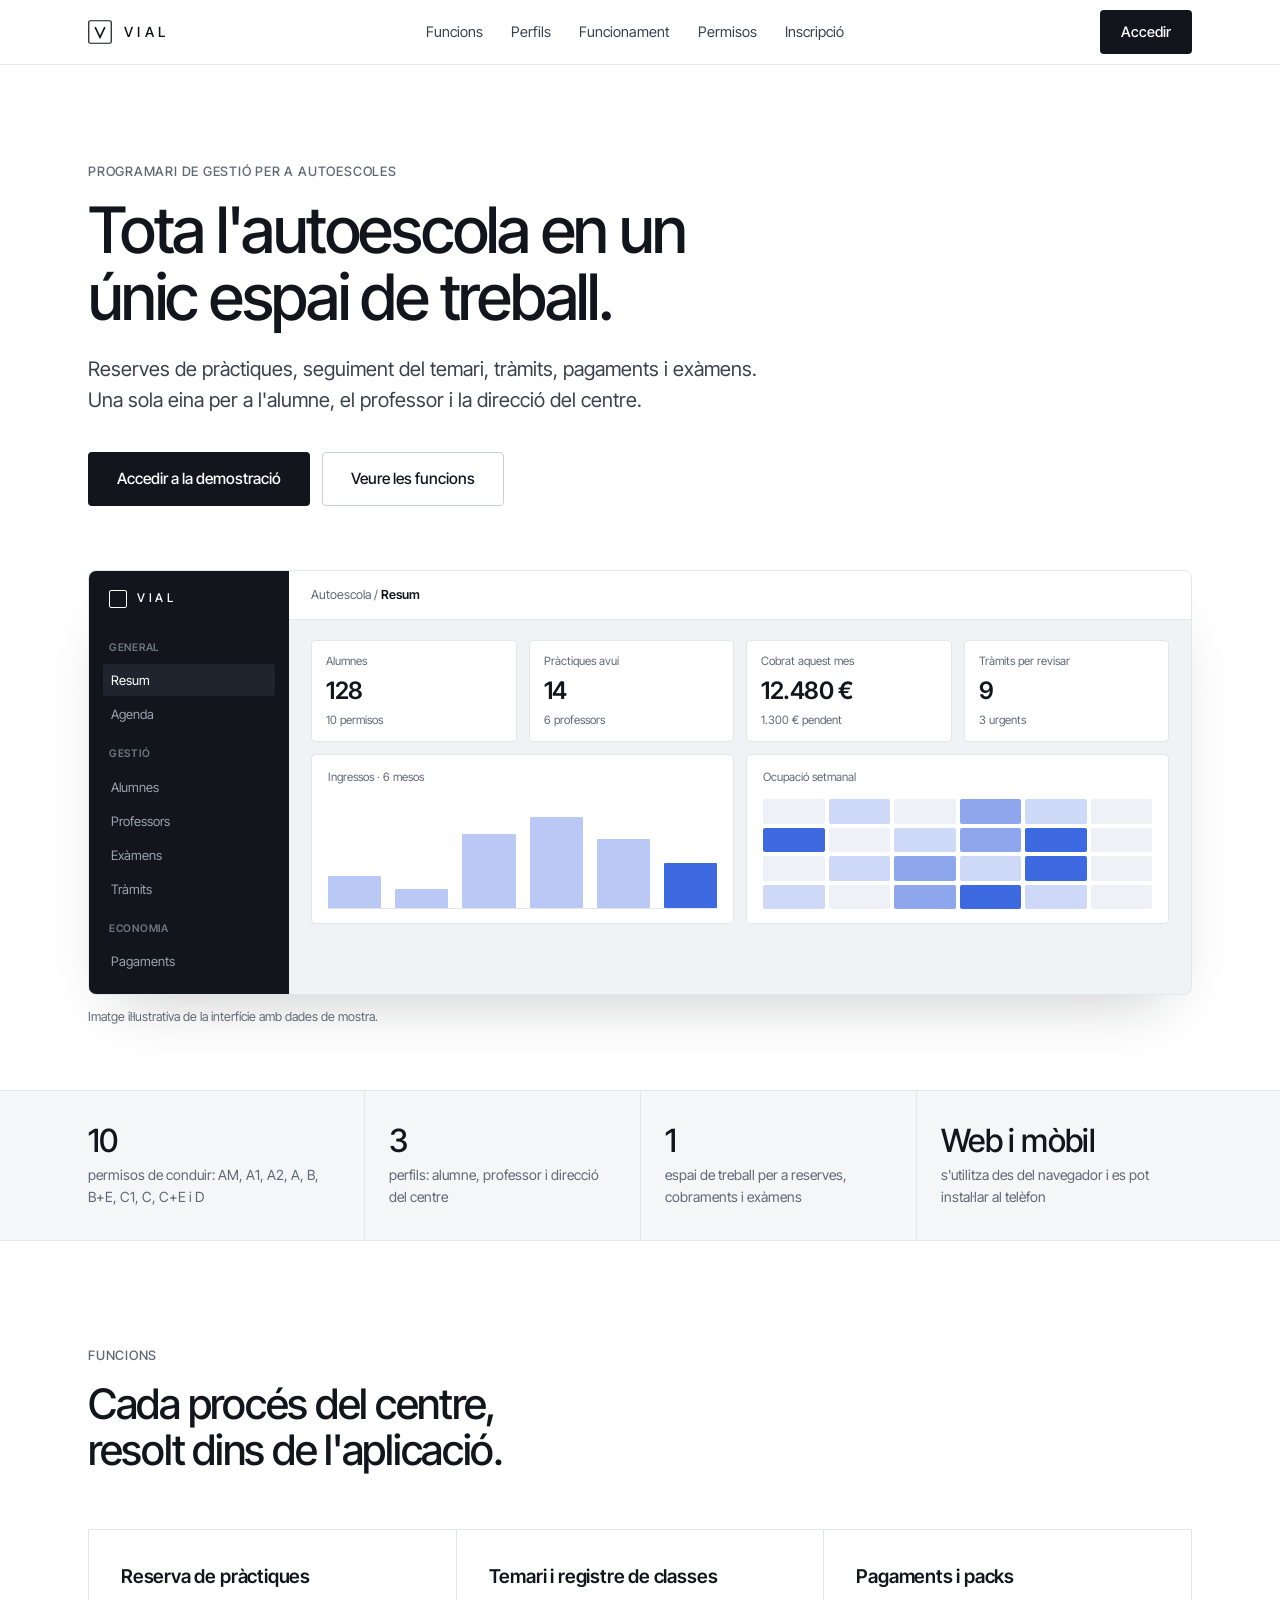
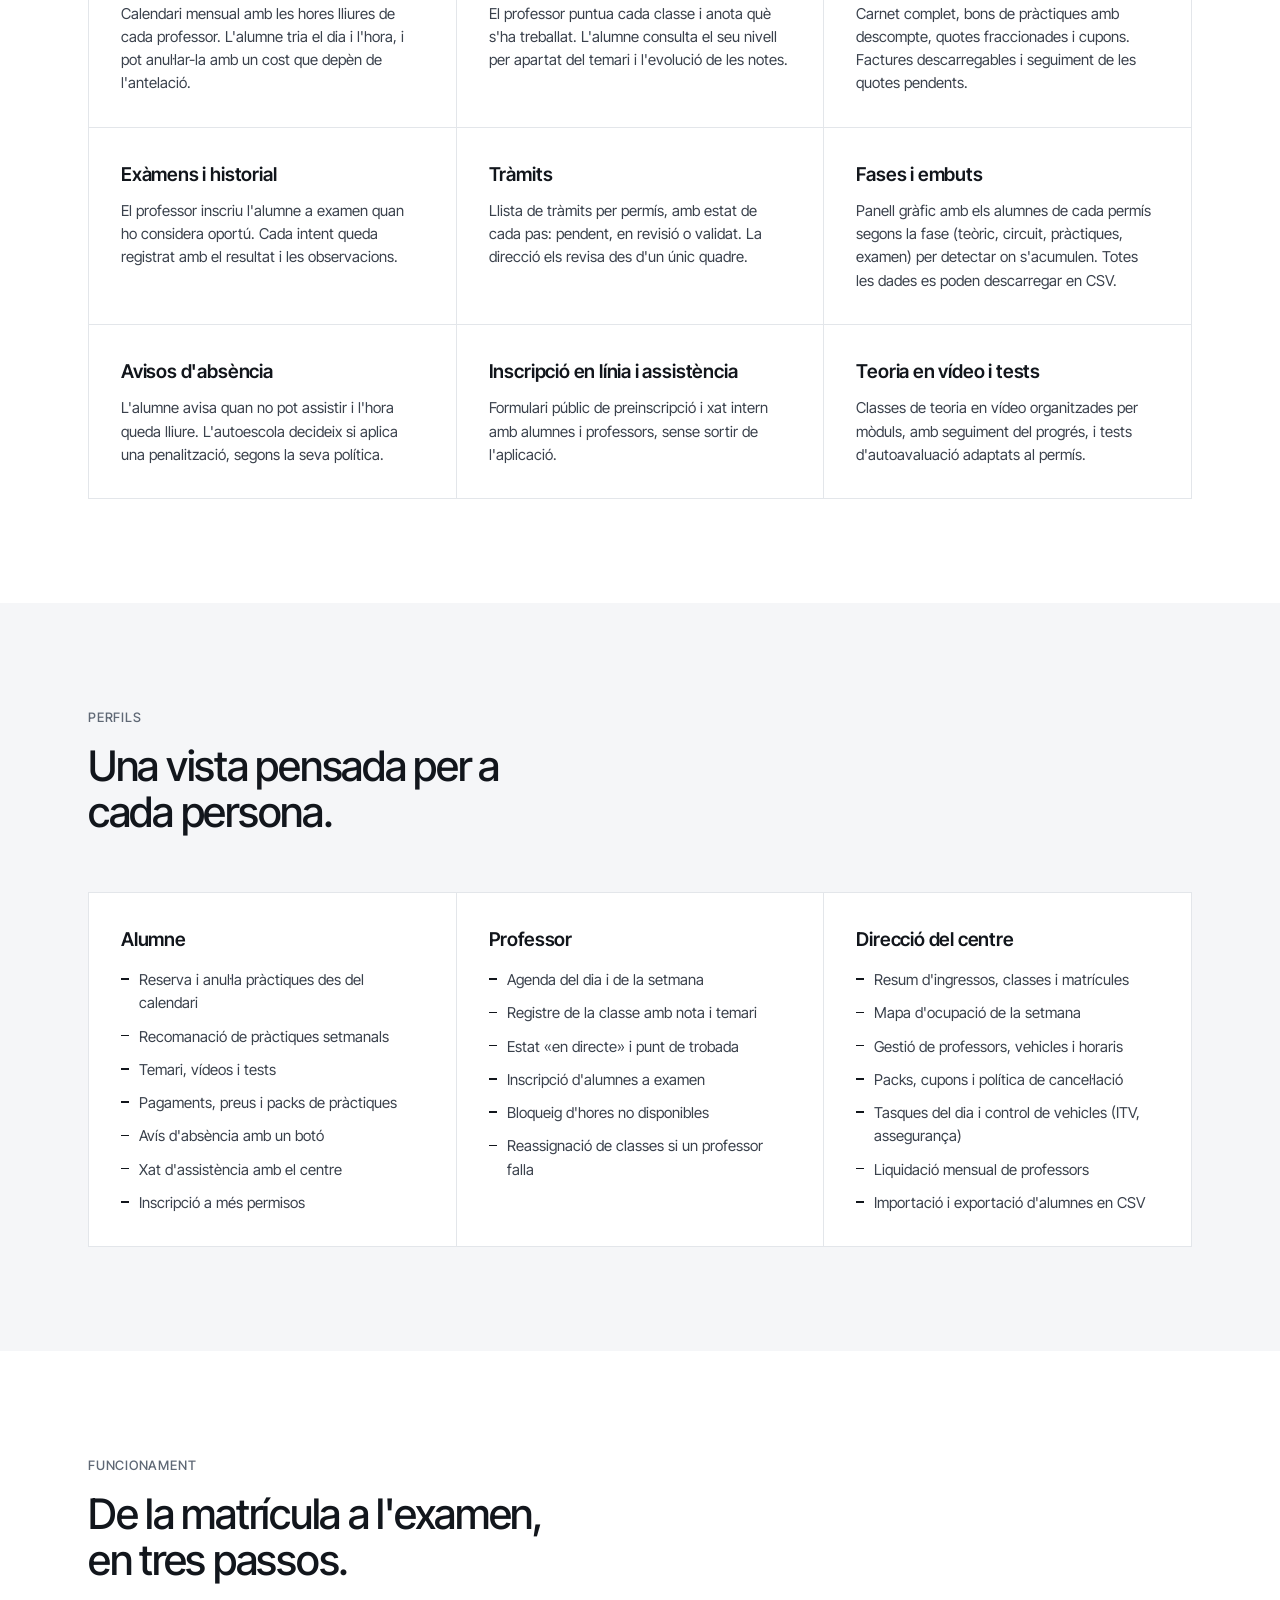
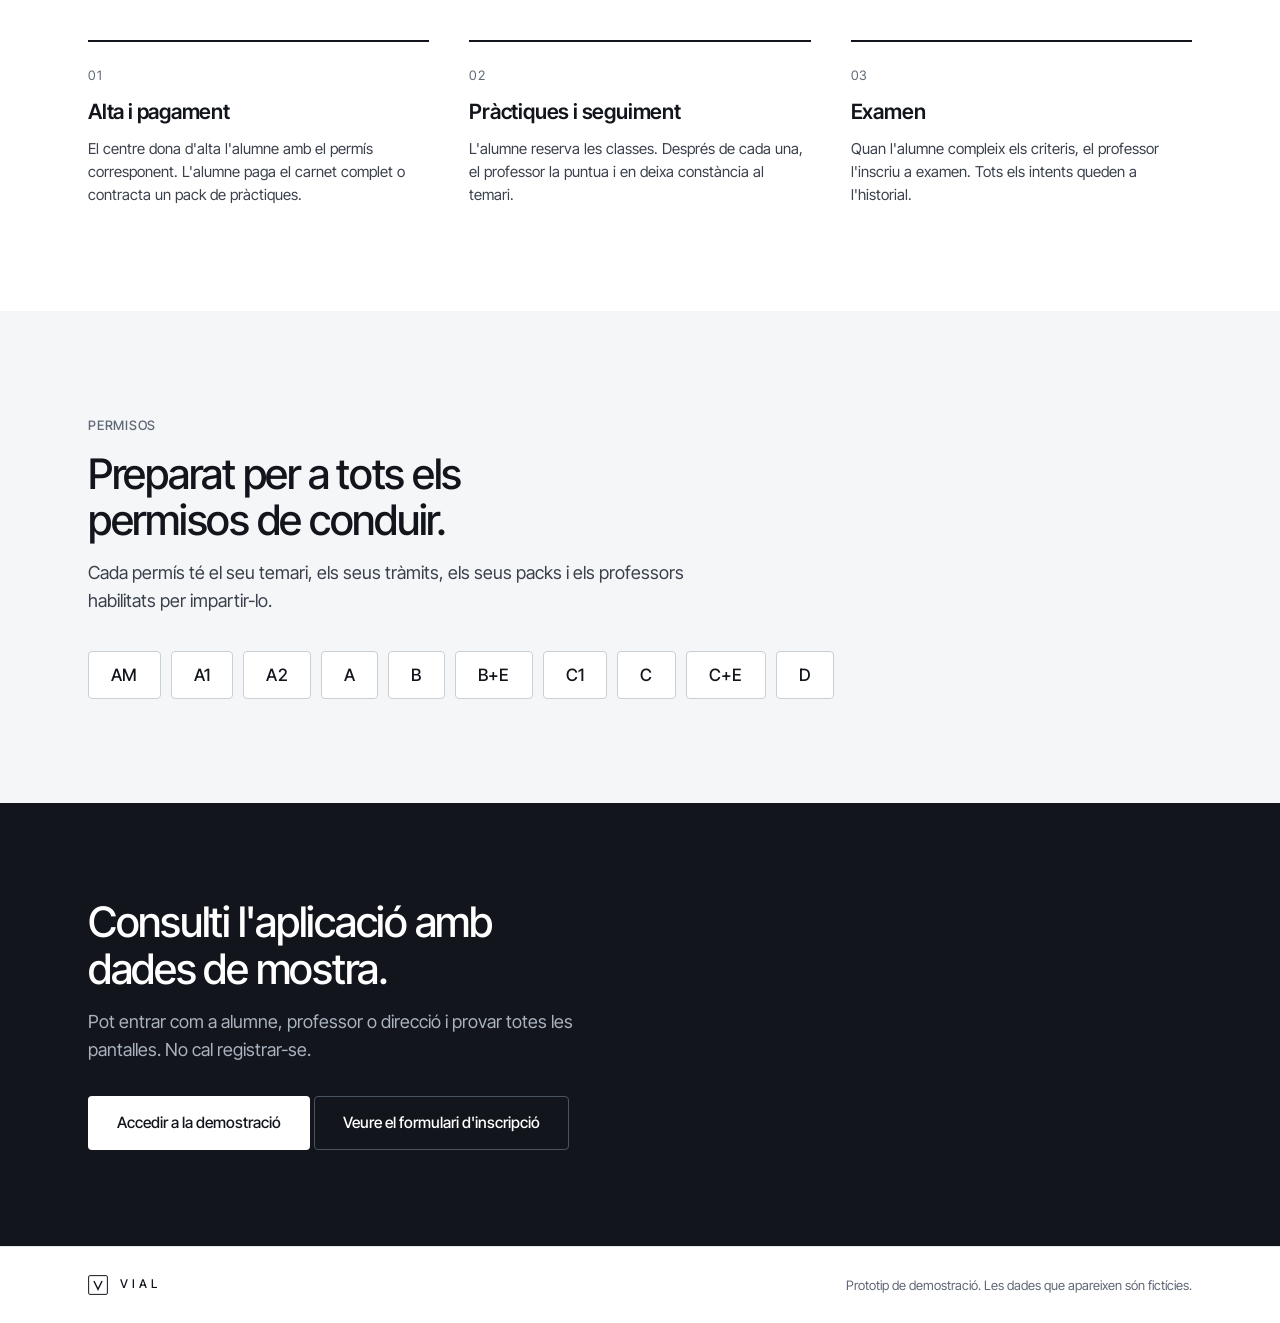
==== index.html @ decac9a6 "Fases i embuts, assistència, avisos d'absència, preus, inscripció en línia, disponibilitat i fitxes" ====
<!doctype html>
<html lang="ca">
<head>
<meta charset="utf-8">
<meta name="viewport" content="width=device-width,initial-scale=1">
<title>Vial · Programari de gestió per a autoescoles</title>
<meta name="description" content="Vial reuneix reserves de pràctiques, seguiment del temari, tràmits, pagaments i exàmens en un únic espai de treball per a autoescoles.">
<meta name="theme-color" content="#12161c">
<link rel="icon" href="data:image/svg+xml,%3Csvg xmlns='http://www.w3.org/2000/svg' viewBox='0 0 32 32'%3E%3Cpath fill='%2312202f' fill-rule='evenodd' d='M0 0H32V32H0Z M8 8H12.4L16 17L19.6 8H24L18 24H14Z'/%3E%3C/svg%3E">
<link rel="preconnect" href="https://fonts.googleapis.com">
<link rel="preconnect" href="https://fonts.gstatic.com" crossorigin>
<link href="https://fonts.googleapis.com/css2?family=Inter+Tight:wght@400;500;600&display=swap" rel="stylesheet">
<link rel="stylesheet" href="landing.css">
</head>
<body>
<header class="nav">
  <div class="wrap nav-in">
    <a class="brand" href="#top" aria-label="Vial">
      <svg viewBox="0 0 32 32" aria-hidden="true"><rect x="1" y="1" width="30" height="30" rx="2" fill="none" stroke="currentColor" stroke-width="1.6"/><path d="M9.5 9.5 16 23l6.5-13.5" fill="none" stroke="currentColor" stroke-width="2.2"/></svg>
      <span>VIAL</span>
    </a>
    <nav aria-label="Seccions">
      <a href="#funcions">Funcions</a>
      <a href="#perfils">Perfils</a>
      <a href="#funcionament">Funcionament</a>
      <a href="#permisos">Permisos</a>
      <a href="inscripcio.html">Inscripció</a>
    </nav>
    <a class="btn dark" href="app.html">Accedir</a>
  </div>
</header>

<main id="top">
<section class="hero">
  <div class="wrap">
    <p class="kicker">Programari de gestió per a autoescoles</p>
    <h1>Tota l'autoescola en un únic espai de treball.</h1>
    <p class="lead">Reserves de pràctiques, seguiment del temari, tràmits, pagaments i exàmens. Una sola eina per a l'alumne, el professor i la direcció del centre.</p>
    <div class="cta">
      <a class="btn dark lg" href="app.html">Accedir a la demostració</a>
      <a class="btn line lg" href="#funcions">Veure les funcions</a>
    </div>
  </div>

  <div class="wrap">
    <div class="mock" aria-label="Vista prèvia del panell">
      <div class="m-side">
        <div class="m-logo"><i></i>VIAL</div>
        <b>General</b><span class="on">Resum</span><span>Agenda</span>
        <b>Gestió</b><span>Alumnes</span><span>Professors</span><span>Exàmens</span><span>Tràmits</span>
        <b>Economia</b><span>Pagaments</span>
      </div>
      <div class="m-main">
        <div class="m-bar"><span>Autoescola / <em>Resum</em></span></div>
        <div class="m-kpis">
          <div><small>Alumnes</small><strong>128</strong><small>10 permisos</small></div>
          <div><small>Pràctiques avui</small><strong>14</strong><small>6 professors</small></div>
          <div><small>Cobrat aquest mes</small><strong>12.480 €</strong><small>1.300 € pendent</small></div>
          <div><small>Tràmits per revisar</small><strong>9</strong><small>3 urgents</small></div>
        </div>
        <div class="m-row">
          <div class="m-chart">
            <small>Ingressos · 6 mesos</small>
            <div class="bars"><i style="--h:30%"></i><i style="--h:18%"></i><i style="--h:68%"></i><i style="--h:84%"></i><i style="--h:64%"></i><i class="cur" style="--h:42%"></i></div>
          </div>
          <div class="m-chart">
            <small>Ocupació setmanal</small>
            <div class="heat"><i></i><i class="a"></i><i></i><i class="b"></i><i class="a"></i><i></i><i class="c"></i><i></i><i class="a"></i><i class="b"></i><i class="c"></i><i></i><i></i><i class="a"></i><i class="b"></i><i class="a"></i><i class="c"></i><i></i><i class="a"></i><i></i><i class="b"></i><i class="c"></i><i class="a"></i><i></i></div>
          </div>
        </div>
      </div>
    </div>
    <p class="note">Imatge il·lustrativa de la interfície amb dades de mostra.</p>
  </div>
</section>

<section class="band">
  <div class="wrap facts">
    <div><strong>10</strong><span>permisos de conduir: AM, A1, A2, A, B, B+E, C1, C, C+E i D</span></div>
    <div><strong>3</strong><span>perfils: alumne, professor i direcció del centre</span></div>
    <div><strong>1</strong><span>espai de treball per a reserves, cobraments i exàmens</span></div>
    <div><strong>Web i mòbil</strong><span>s'utilitza des del navegador i es pot instal·lar al telèfon</span></div>
  </div>
</section>

<section id="funcions" class="sec">
  <div class="wrap">
    <p class="kicker">Funcions</p>
    <h2>Cada procés del centre, resolt dins de l'aplicació.</h2>
    <div class="grid3">
      <article><h3>Reserva de pràctiques</h3><p>Calendari mensual amb les hores lliures de cada professor. L'alumne tria el dia i l'hora, i pot anul·lar-la amb un cost que depèn de l'antelació.</p></article>
      <article><h3>Temari i registre de classes</h3><p>El professor puntua cada classe i anota què s'ha treballat. L'alumne consulta el seu nivell per apartat del temari i l'evolució de les notes.</p></article>
      <article><h3>Pagaments i packs</h3><p>Carnet complet, bons de pràctiques amb descompte, quotes fraccionades i cupons. Factures descarregables i seguiment de les quotes pendents.</p></article>
      <article><h3>Exàmens i historial</h3><p>El professor inscriu l'alumne a examen quan ho considera oportú. Cada intent queda registrat amb el resultat i les observacions.</p></article>
      <article><h3>Tràmits</h3><p>Llista de tràmits per permís, amb estat de cada pas: pendent, en revisió o validat. La direcció els revisa des d'un únic quadre.</p></article>
      <article><h3>Fases i embuts</h3><p>Panell gràfic amb els alumnes de cada permís segons la fase (teòric, circuit, pràctiques, examen) per detectar on s'acumulen. Totes les dades es poden descarregar en CSV.</p></article>
      <article><h3>Avisos d'absència</h3><p>L'alumne avisa quan no pot assistir i l'hora queda lliure. L'autoescola decideix si aplica una penalització, segons la seva política.</p></article>
      <article><h3>Inscripció en línia i assistència</h3><p>Formulari públic de preinscripció i xat intern amb alumnes i professors, sense sortir de l'aplicació.</p></article>
      <article><h3>Teoria en vídeo i tests</h3><p>Classes de teoria en vídeo organitzades per mòduls, amb seguiment del progrés, i tests d'autoavaluació adaptats al permís.</p></article>
    </div>
  </div>
</section>

<section id="perfils" class="sec alt">
  <div class="wrap">
    <p class="kicker">Perfils</p>
    <h2>Una vista pensada per a cada persona.</h2>
    <div class="grid3 prof">
      <article>
        <h3>Alumne</h3>
        <ul><li>Reserva i anul·la pràctiques des del calendari</li><li>Recomanació de pràctiques setmanals</li><li>Temari, vídeos i tests</li><li>Pagaments, preus i packs de pràctiques</li><li>Avís d'absència amb un botó</li><li>Xat d'assistència amb el centre</li><li>Inscripció a més permisos</li></ul>
      </article>
      <article>
        <h3>Professor</h3>
        <ul><li>Agenda del dia i de la setmana</li><li>Registre de la classe amb nota i temari</li><li>Estat «en directe» i punt de trobada</li><li>Inscripció d'alumnes a examen</li><li>Bloqueig d'hores no disponibles</li><li>Reassignació de classes si un professor falla</li></ul>
      </article>
      <article>
        <h3>Direcció del centre</h3>
        <ul><li>Resum d'ingressos, classes i matrícules</li><li>Mapa d'ocupació de la setmana</li><li>Gestió de professors, vehicles i horaris</li><li>Packs, cupons i política de cancel·lació</li><li>Tasques del dia i control de vehicles (ITV, assegurança)</li><li>Liquidació mensual de professors</li><li>Importació i exportació d'alumnes en CSV</li></ul>
      </article>
    </div>
  </div>
</section>

<section id="funcionament" class="sec">
  <div class="wrap">
    <p class="kicker">Funcionament</p>
    <h2>De la matrícula a l'examen, en tres passos.</h2>
    <ol class="steps">
      <li><span>01</span><h3>Alta i pagament</h3><p>El centre dona d'alta l'alumne amb el permís corresponent. L'alumne paga el carnet complet o contracta un pack de pràctiques.</p></li>
      <li><span>02</span><h3>Pràctiques i seguiment</h3><p>L'alumne reserva les classes. Després de cada una, el professor la puntua i en deixa constància al temari.</p></li>
      <li><span>03</span><h3>Examen</h3><p>Quan l'alumne compleix els criteris, el professor l'inscriu a examen. Tots els intents queden a l'historial.</p></li>
    </ol>
  </div>
</section>

<section id="permisos" class="sec alt">
  <div class="wrap">
    <p class="kicker">Permisos</p>
    <h2>Preparat per a tots els permisos de conduir.</h2>
    <p class="sub">Cada permís té el seu temari, els seus tràmits, els seus packs i els professors habilitats per impartir-lo.</p>
    <div class="chips">
      <span>AM</span><span>A1</span><span>A2</span><span>A</span><span>B</span><span>B+E</span><span>C1</span><span>C</span><span>C+E</span><span>D</span>
    </div>
  </div>
</section>

<section class="closing">
  <div class="wrap">
    <h2>Consulti l'aplicació amb dades de mostra.</h2>
    <p>Pot entrar com a alumne, professor o direcció i provar totes les pantalles. No cal registrar-se.</p>
    <a class="btn light lg" href="app.html">Accedir a la demostració</a> <a class="btn lg" style="color:#fff;border-color:#4a5360" href="inscripcio.html">Veure el formulari d'inscripció</a>
  </div>
</section>
</main>

<footer class="foot">
  <div class="wrap foot-in">
    <span class="brand sm"><svg viewBox="0 0 32 32" aria-hidden="true"><rect x="1" y="1" width="30" height="30" rx="2" fill="none" stroke="currentColor" stroke-width="1.6"/><path d="M9.5 9.5 16 23l6.5-13.5" fill="none" stroke="currentColor" stroke-width="2.2"/></svg><span>VIAL</span></span>
    <span>Prototip de demostració. Les dades que apareixen són fictícies.</span>
  </div>
</footer>
</body>
</html>
---- landing.css ----
:root{--ink:#12161c;--ink2:#3a414c;--mute:#5f6875;--line:#e3e6ea;--bg:#fff;--alt:#f5f6f8;--acc:#3e6ae1;--acc-d:#2f55c0}
*{box-sizing:border-box}
html{scroll-behavior:smooth;scroll-padding-top:72px}
body{margin:0;font-family:'Inter Tight','Inter',system-ui,sans-serif;color:var(--ink);background:var(--bg);font-size:16px;line-height:1.55;-webkit-font-smoothing:antialiased}
.wrap{max-width:1160px;margin:0 auto;padding:0 28px}
h1,h2,h3,p{margin:0}
a{color:inherit}

.nav{position:sticky;top:0;z-index:20;background:rgba(255,255,255,.9);backdrop-filter:saturate(1.4) blur(12px);border-bottom:1px solid var(--line)}
.nav-in{height:64px;display:flex;align-items:center;gap:32px}
.brand{display:flex;align-items:center;gap:12px;text-decoration:none;font-weight:500;letter-spacing:.32em;font-size:14px}
.brand svg{width:24px;height:24px}
.brand.sm svg{width:20px;height:20px}
.nav nav{display:flex;gap:28px;margin:0 auto;font-size:14.5px}
.nav nav a{text-decoration:none;color:var(--ink2)}.nav nav a:hover{color:var(--ink)}

.btn{display:inline-flex;align-items:center;justify-content:center;text-decoration:none;font-weight:500;font-size:14.5px;padding:10px 20px;border-radius:4px;border:1px solid transparent;transition:background .15s,border-color .15s}
.btn.lg{padding:14px 28px;font-size:15.5px}
.btn.dark{background:var(--ink);color:#fff}.btn.dark:hover{background:#000}
.btn.line{border-color:#c9cfd7;color:var(--ink)}.btn.line:hover{border-color:var(--ink)}
.btn.light{background:#fff;color:var(--ink)}.btn.light:hover{background:#e9ecf0}

.kicker{font-size:13px;letter-spacing:.06em;text-transform:uppercase;color:var(--mute);font-weight:500;margin-bottom:16px}
.hero{padding:96px 0 64px}
.hero h1{font-size:64px;line-height:1.04;font-weight:500;letter-spacing:-.035em;max-width:16ch}
.lead{font-size:20px;color:var(--ink2);max-width:58ch;margin-top:24px}
.cta{display:flex;gap:12px;flex-wrap:wrap;margin-top:36px}
.note{font-size:12.5px;color:var(--mute);margin-top:12px}

/* maqueta del panell */
.mock{margin-top:64px;display:grid;grid-template-columns:200px 1fr;border:1px solid var(--line);border-radius:8px;overflow:hidden;background:#f0f2f5;box-shadow:0 30px 60px -30px rgba(18,22,28,.25)}
.m-side{background:#12161c;color:#9aa3b0;padding:16px 14px;font-size:13px;display:flex;flex-direction:column;gap:2px}
.m-logo{color:#fff;font-weight:500;letter-spacing:.3em;font-size:12px;display:flex;align-items:center;gap:10px;padding:2px 6px 16px}
.m-logo i{width:18px;height:18px;border:1.5px solid #fff;border-radius:2px;display:block}
.m-side b{font-size:10.5px;letter-spacing:.07em;text-transform:uppercase;color:#6d7684;padding:14px 6px 6px;font-weight:600}
.m-side span{padding:6px 8px;border-radius:3px}.m-side .on{background:#1f252e;color:#fff}
.m-main{padding:0 0 22px;min-width:0}
.m-bar{background:#fff;border-bottom:1px solid var(--line);padding:14px 22px;font-size:12.5px;color:var(--mute)}.m-bar em{font-style:normal;color:var(--ink);font-weight:600}
.m-kpis{display:grid;grid-template-columns:repeat(4,1fr);gap:12px;padding:20px 22px 0}
.m-kpis div{background:#fff;border:1px solid var(--line);border-radius:4px;padding:12px 14px;display:flex;flex-direction:column}
.m-kpis small,.m-chart small{font-size:11.5px;color:var(--mute)}
.m-kpis strong{font-size:24px;font-weight:600;letter-spacing:-.02em;margin:2px 0}
.m-row{display:grid;grid-template-columns:1fr 1fr;gap:12px;padding:12px 22px 0}
.m-chart{background:#fff;border:1px solid var(--line);border-radius:4px;padding:14px 16px;height:170px;display:flex;flex-direction:column}
.bars{flex:1;display:flex;align-items:flex-end;gap:14px;padding-top:12px;border-bottom:1px solid var(--line)}
.bars i{flex:1;height:var(--h);background:#b9c8f4;border-radius:1px}.bars i.cur{background:var(--acc)}
.heat{flex:1;display:grid;grid-template-columns:repeat(6,1fr);gap:4px;padding-top:12px}
.heat i{background:#eef1f5;border-radius:2px}.heat i.a{background:#cdd9f7}.heat i.b{background:#8da6ec}.heat i.c{background:var(--acc)}

.band{border-top:1px solid var(--line);border-bottom:1px solid var(--line);background:var(--alt)}
.facts{display:grid;grid-template-columns:repeat(4,1fr);gap:0}
.facts div{padding:32px 24px 32px 0;display:flex;flex-direction:column;gap:6px}
.facts div+div{padding-left:24px;border-left:1px solid var(--line)}
.facts strong{font-size:32px;font-weight:500;letter-spacing:-.02em;line-height:1.1}
.facts span{font-size:14px;color:var(--mute)}

.sec{padding:104px 0}.sec.alt{background:var(--alt)}
.sec h2{font-size:42px;line-height:1.1;font-weight:500;letter-spacing:-.03em;max-width:20ch}
.sub{font-size:18px;color:var(--ink2);margin-top:16px;max-width:60ch}
.grid3{display:grid;grid-template-columns:repeat(3,1fr);gap:1px;background:var(--line);border:1px solid var(--line);margin-top:56px}
.grid3 article{background:#fff;padding:32px}
.sec.alt .grid3 article{background:#fff}
.grid3 h3{font-size:19px;font-weight:600;letter-spacing:-.01em;margin-bottom:10px}
.grid3 p{color:var(--ink2);font-size:15px}
.prof ul{margin:14px 0 0;padding:0;list-style:none;display:grid;gap:10px}
.prof li{position:relative;padding-left:18px;color:var(--ink2);font-size:15px}
.prof li::before{content:'';position:absolute;left:0;top:.68em;width:8px;height:1.5px;background:var(--ink)}

.steps{list-style:none;padding:0;margin:56px 0 0;display:grid;grid-template-columns:repeat(3,1fr);gap:40px}
.steps li{border-top:2px solid var(--ink);padding-top:20px}
.steps span{font-size:13px;color:var(--mute);letter-spacing:.06em}
.steps h3{font-size:21px;font-weight:600;margin:10px 0 8px;letter-spacing:-.01em}
.steps p{color:var(--ink2);font-size:15px}

.chips{display:flex;flex-wrap:wrap;gap:10px;margin-top:36px}
.chips span{border:1px solid #c9cfd7;background:#fff;border-radius:4px;padding:10px 22px;font-size:17px;font-weight:500;letter-spacing:.02em}

.closing{background:#12161c;color:#fff;padding:96px 0;text-align:left}
.closing h2{font-size:42px;font-weight:500;letter-spacing:-.03em;line-height:1.1;max-width:20ch}
.closing p{color:#aab2be;margin:16px 0 32px;max-width:52ch;font-size:18px}

.foot{border-top:1px solid var(--line);padding:28px 0;font-size:13px;color:var(--mute)}
.foot-in{display:flex;justify-content:space-between;gap:16px;flex-wrap:wrap;align-items:center}
.foot .brand{color:var(--ink);font-size:12px}

@media(max-width:980px){
  .hero h1{font-size:44px}.sec h2,.closing h2{font-size:32px}
  .nav nav{display:none}.nav-in{justify-content:space-between}
  .mock{grid-template-columns:1fr}.m-side{display:none}
  .m-kpis{grid-template-columns:repeat(2,1fr)}
  .facts{grid-template-columns:1fr 1fr}.facts div:nth-child(3){border-left:0;padding-left:0}
  .grid3,.steps{grid-template-columns:1fr}.steps{gap:28px}
  .sec{padding:72px 0}
}
@media(max-width:560px){
  .wrap{padding:0 18px}.hero{padding:56px 0 40px}.hero h1{font-size:36px}.lead{font-size:17px}
  .m-row{grid-template-columns:1fr}.mock{margin-top:40px}
  .facts{grid-template-columns:1fr}.facts div+div{border-left:0;padding-left:0;border-top:1px solid var(--line)}
}
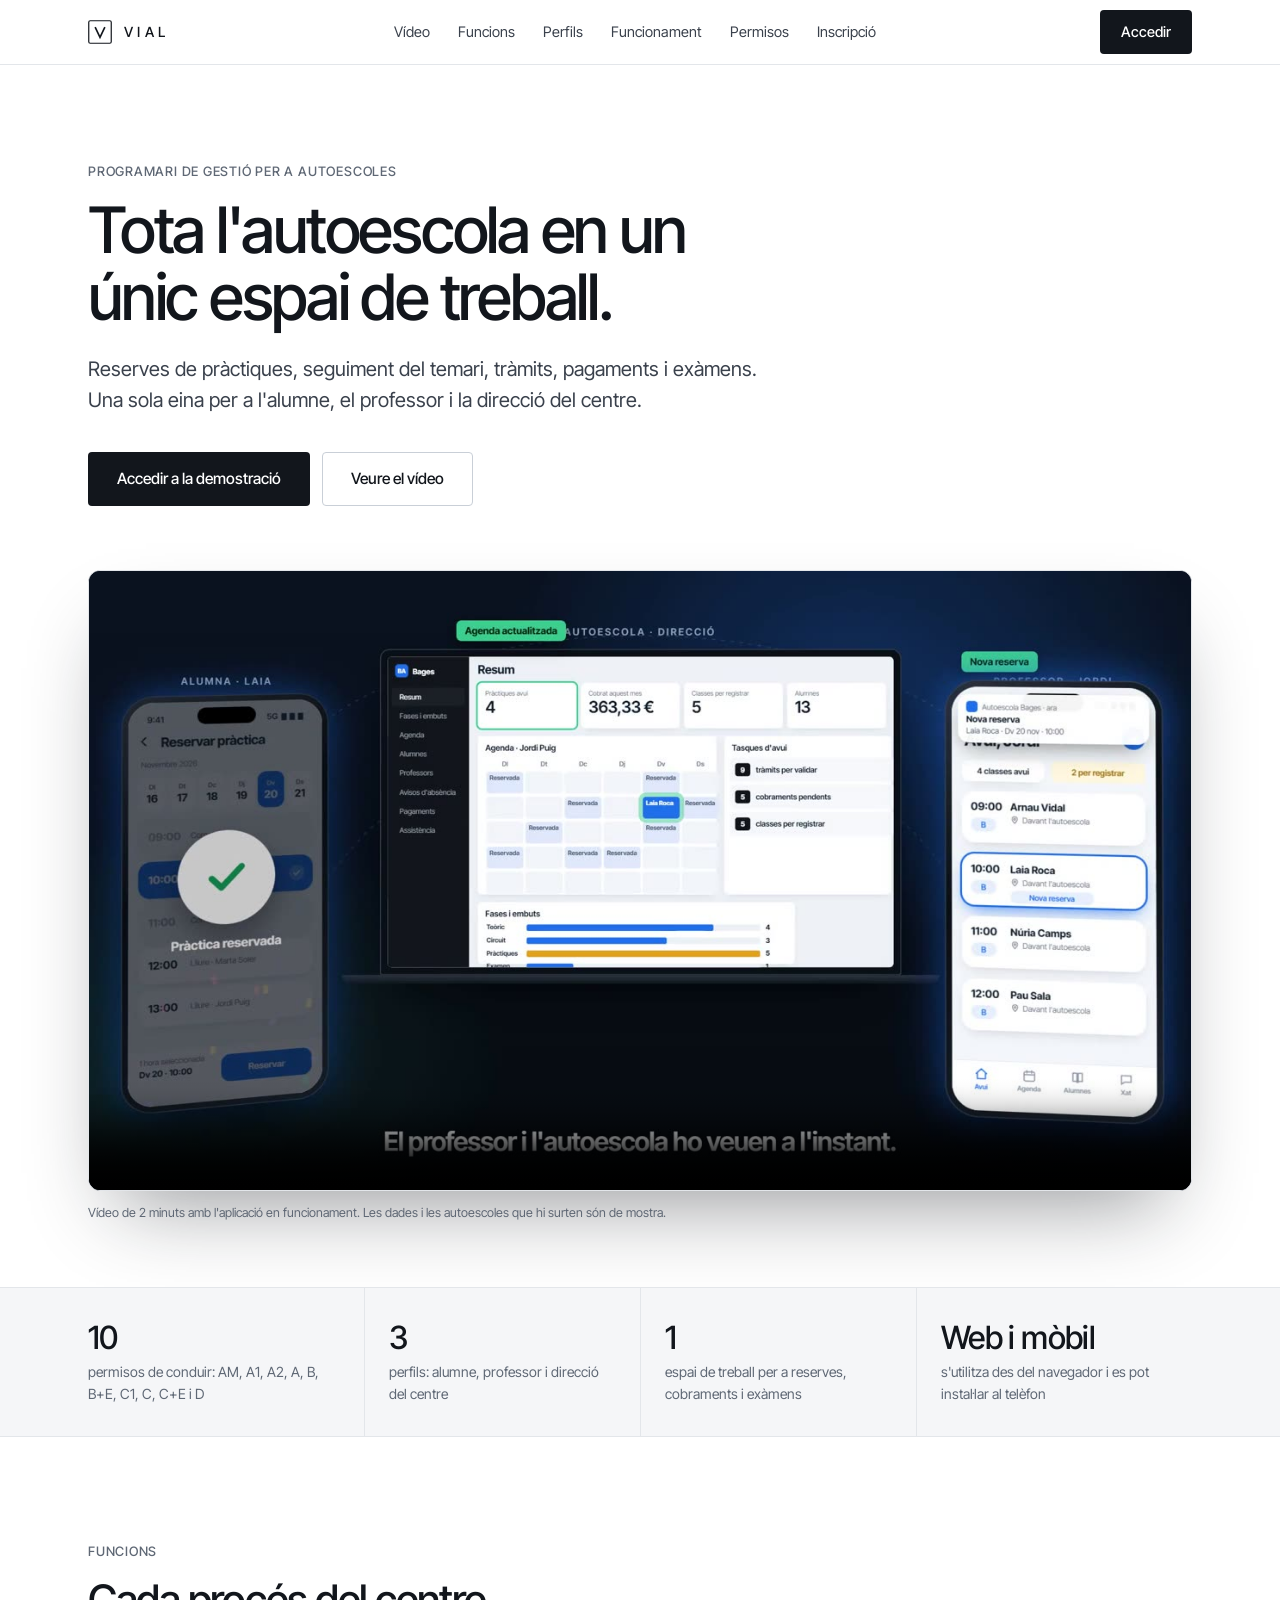
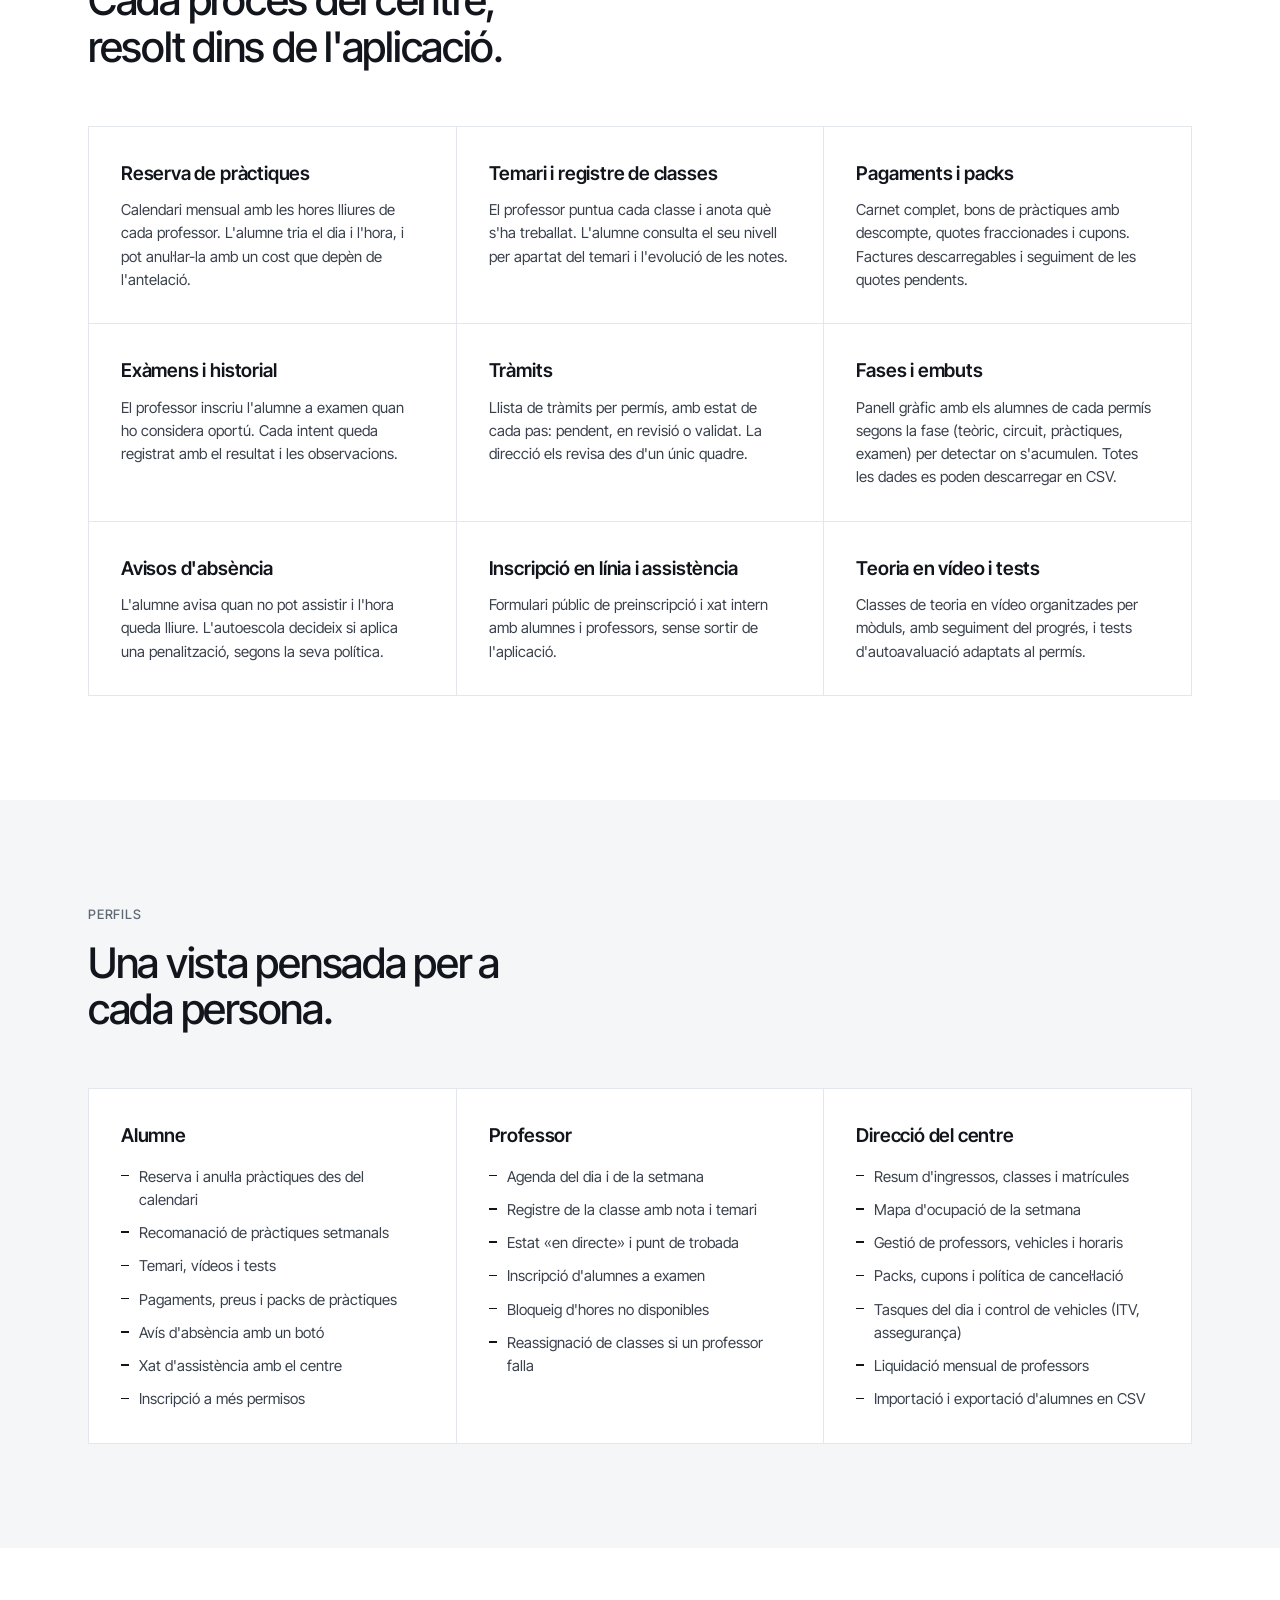
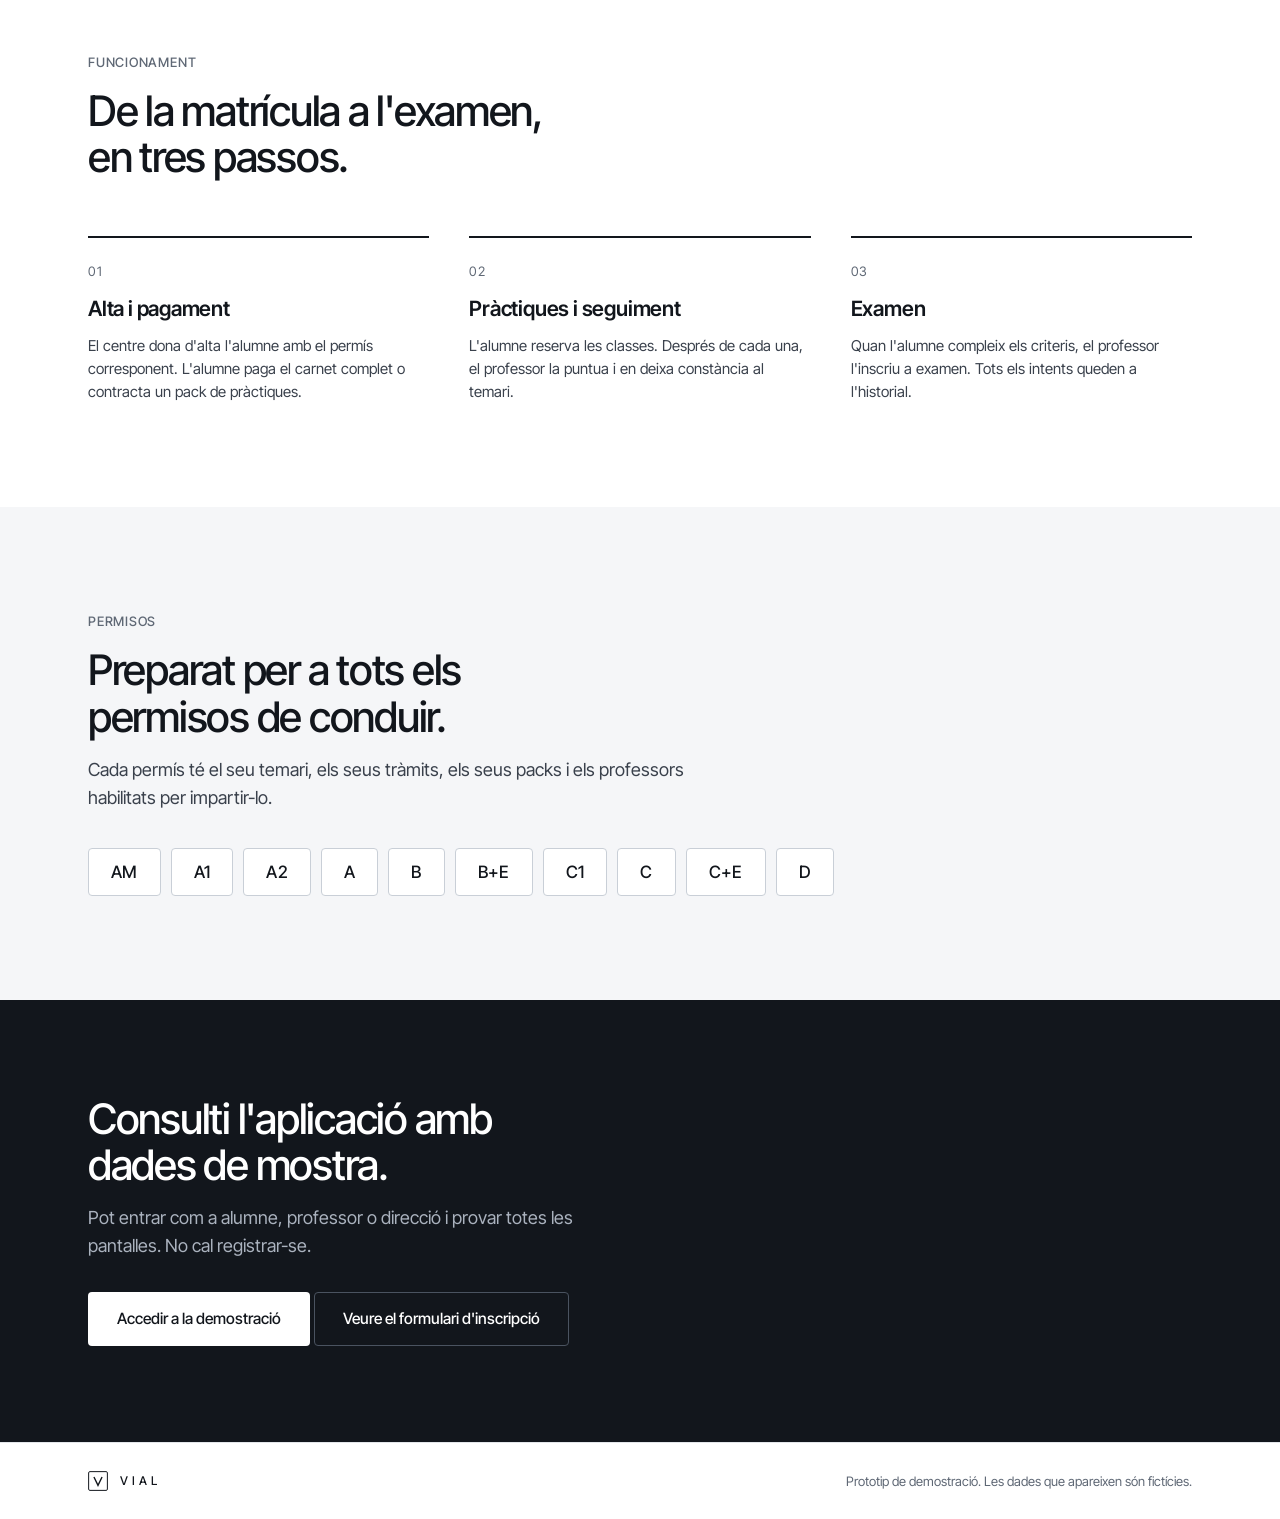
==== commit f64d5b49: "Vídeo de presentació a la landing" ====
--- a/index.html
+++ b/index.html
@@ -20,6 +20,7 @@
       <span>VIAL</span>
     </a>
     <nav aria-label="Seccions">
+      <a href="#video">Vídeo</a>
       <a href="#funcions">Funcions</a>
       <a href="#perfils">Perfils</a>
       <a href="#funcionament">Funcionament</a>
@@ -38,39 +39,18 @@
     <p class="lead">Reserves de pràctiques, seguiment del temari, tràmits, pagaments i exàmens. Una sola eina per a l'alumne, el professor i la direcció del centre.</p>
     <div class="cta">
       <a class="btn dark lg" href="app.html">Accedir a la demostració</a>
-      <a class="btn line lg" href="#funcions">Veure les funcions</a>
+      <a class="btn line lg" href="#video">Veure el vídeo</a>
     </div>
   </div>
 
-  <div class="wrap">
-    <div class="mock" aria-label="Vista prèvia del panell">
-      <div class="m-side">
-        <div class="m-logo"><i></i>VIAL</div>
-        <b>General</b><span class="on">Resum</span><span>Agenda</span>
-        <b>Gestió</b><span>Alumnes</span><span>Professors</span><span>Exàmens</span><span>Tràmits</span>
-        <b>Economia</b><span>Pagaments</span>
-      </div>
-      <div class="m-main">
-        <div class="m-bar"><span>Autoescola / <em>Resum</em></span></div>
-        <div class="m-kpis">
-          <div><small>Alumnes</small><strong>128</strong><small>10 permisos</small></div>
-          <div><small>Pràctiques avui</small><strong>14</strong><small>6 professors</small></div>
-          <div><small>Cobrat aquest mes</small><strong>12.480 €</strong><small>1.300 € pendent</small></div>
-          <div><small>Tràmits per revisar</small><strong>9</strong><small>3 urgents</small></div>
-        </div>
-        <div class="m-row">
-          <div class="m-chart">
-            <small>Ingressos · 6 mesos</small>
-            <div class="bars"><i style="--h:30%"></i><i style="--h:18%"></i><i style="--h:68%"></i><i style="--h:84%"></i><i style="--h:64%"></i><i class="cur" style="--h:42%"></i></div>
-          </div>
-          <div class="m-chart">
-            <small>Ocupació setmanal</small>
-            <div class="heat"><i></i><i class="a"></i><i></i><i class="b"></i><i class="a"></i><i></i><i class="c"></i><i></i><i class="a"></i><i class="b"></i><i class="c"></i><i></i><i></i><i class="a"></i><i class="b"></i><i class="a"></i><i class="c"></i><i></i><i class="a"></i><i></i><i class="b"></i><i class="c"></i><i class="a"></i><i></i></div>
-          </div>
-        </div>
-      </div>
+  <div class="wrap" id="video">
+    <div class="player">
+      <video id="vv" controls preload="metadata" playsinline poster="media/vial-animacio-poster.jpg" aria-label="Vídeo de presentació de Vial">
+        <source src="media/vial-animacio.mp4" type="video/mp4">
+        El teu navegador no pot reproduir el vídeo.
+      </video>
     </div>
-    <p class="note">Imatge il·lustrativa de la interfície amb dades de mostra.</p>
+    <p class="note">Vídeo de 2 minuts amb l'aplicació en funcionament. Les dades i les autoescoles que hi surten són de mostra.</p>
   </div>
 </section>
 
--- a/landing.css
+++ b/landing.css
@@ -97,3 +97,8 @@
   .m-row{grid-template-columns:1fr}.mock{margin-top:40px}
   .facts{grid-template-columns:1fr}.facts div+div{border-left:0;padding-left:0;border-top:1px solid var(--line)}
 }
+
+/* vídeo de presentació */
+.player{margin-top:64px;border-radius:12px;overflow:hidden;background:#0a1220;box-shadow:0 40px 80px -30px rgba(18,22,28,.45);border:1px solid var(--line);aspect-ratio:16/9}
+.player video{display:block;width:100%;height:100%;object-fit:cover;background:#0a1220}
+@media(max-width:560px){.player{margin-top:40px;border-radius:8px}}
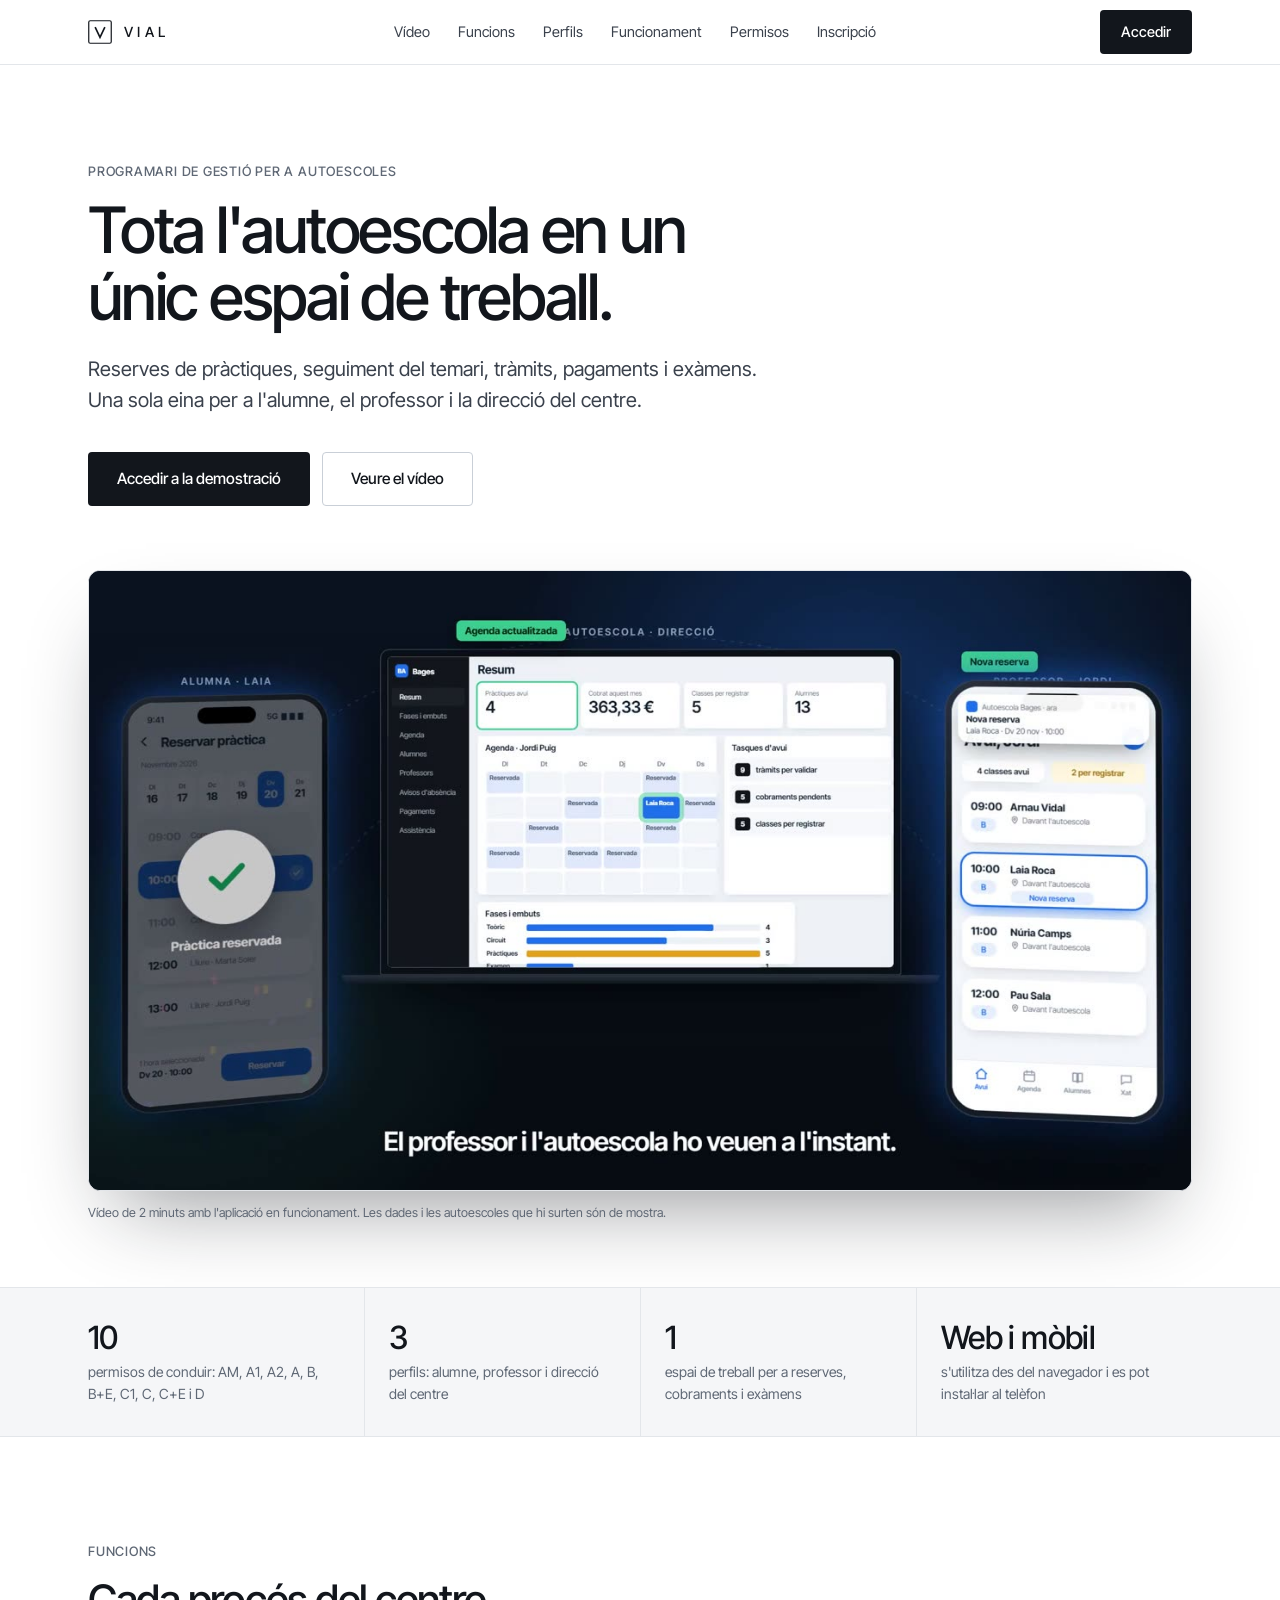
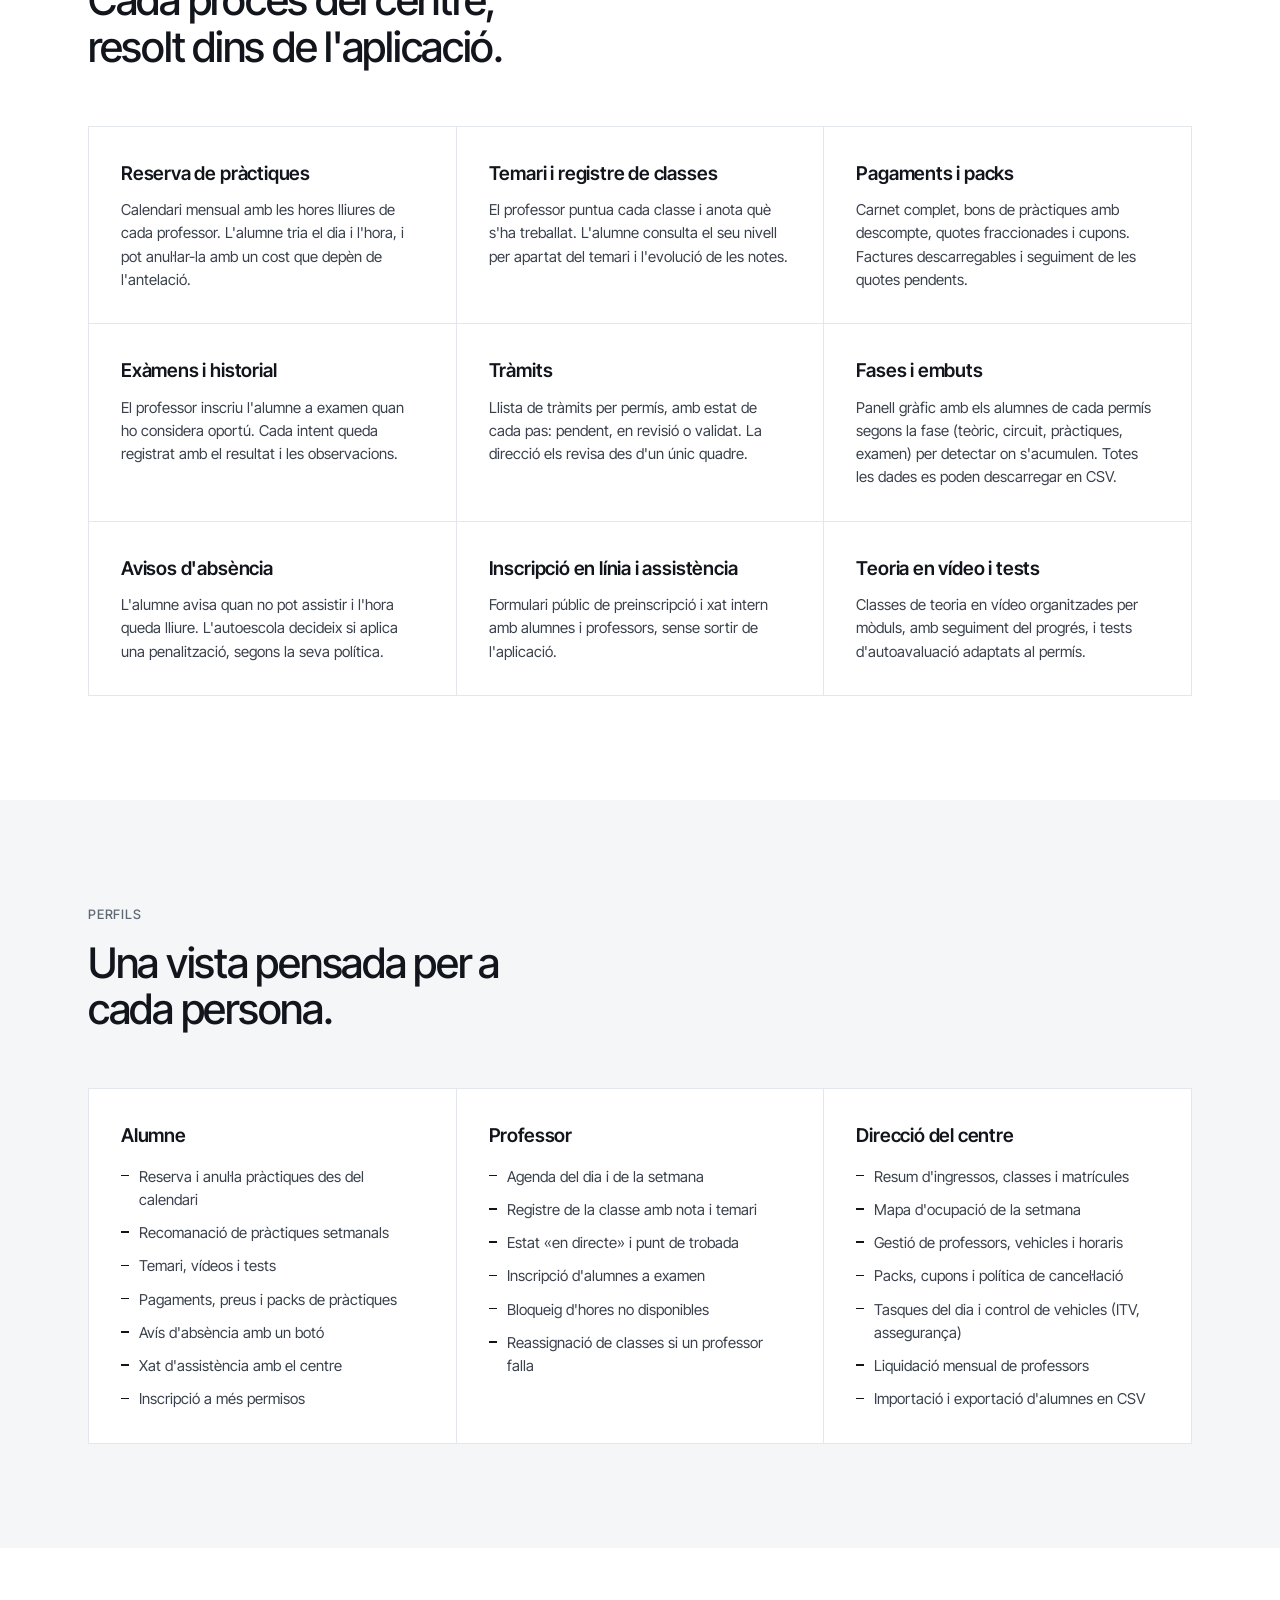
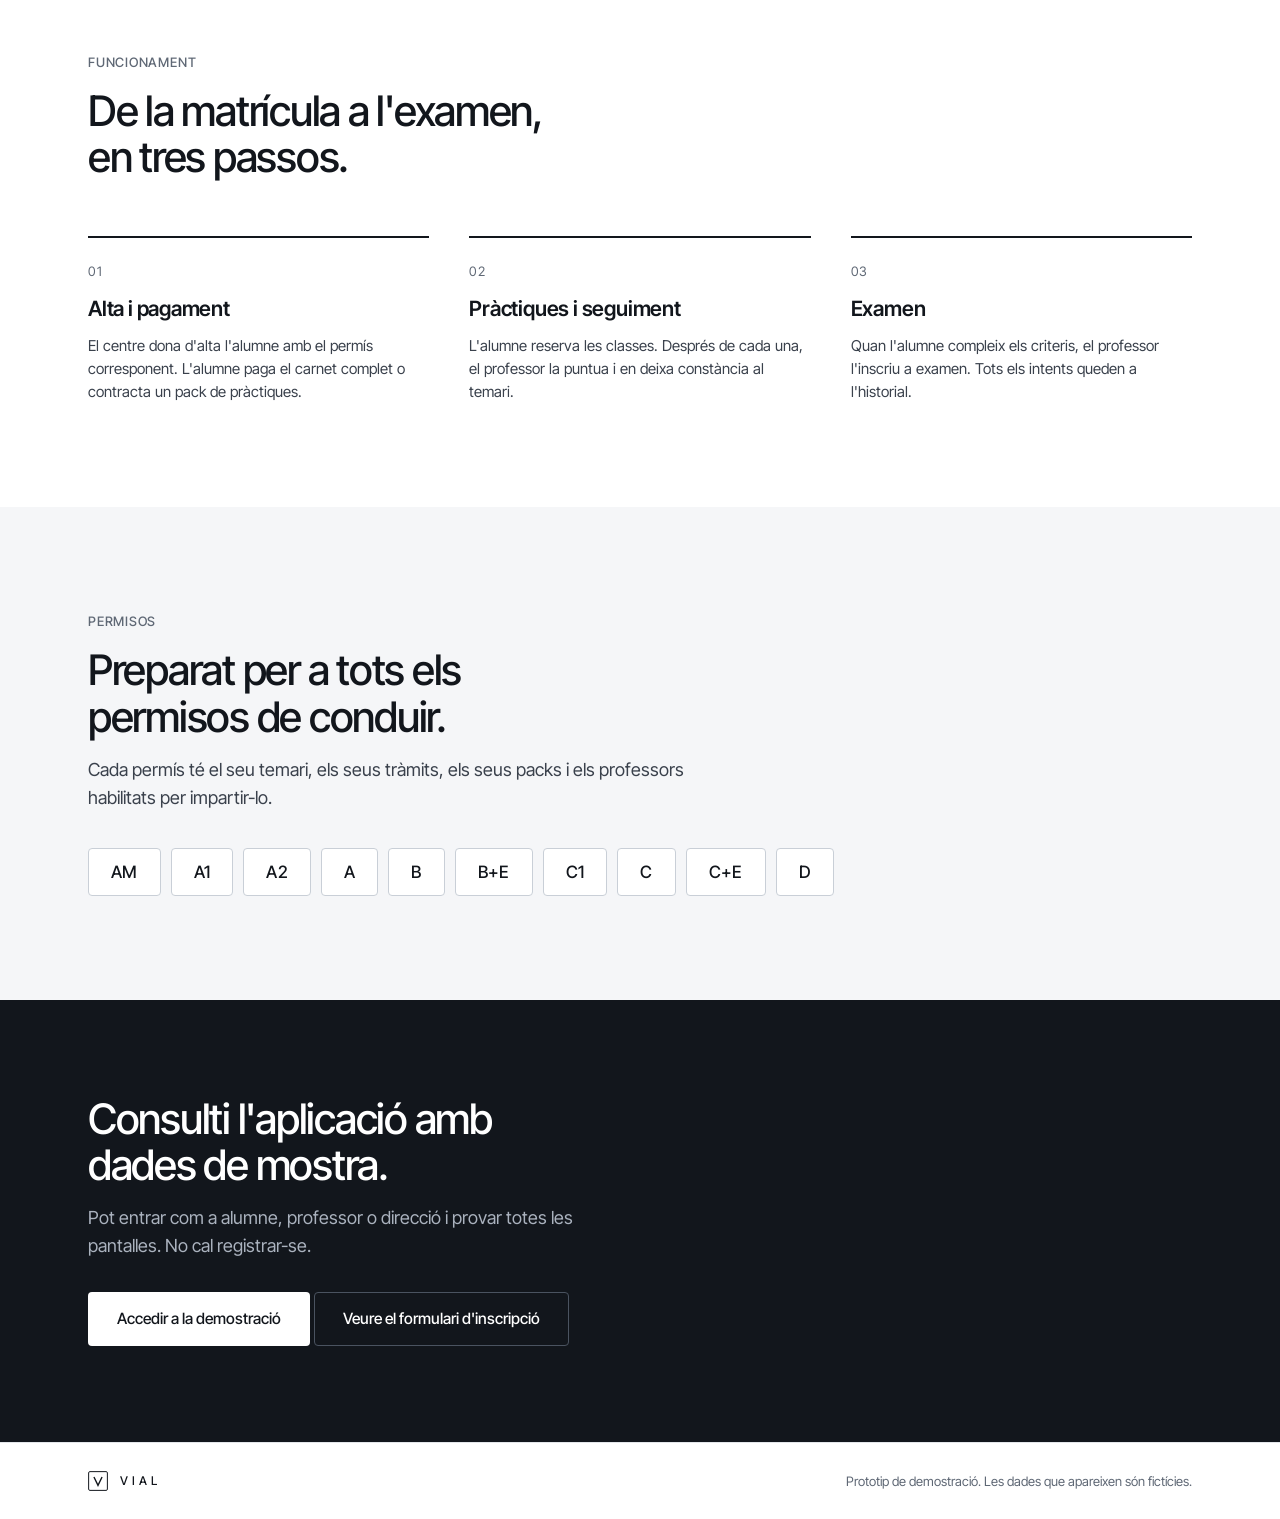
==== commit dd04625d: "Vídeo en reproducció automàtica, sense controls" ====
--- a/index.html
+++ b/index.html
@@ -45,7 +45,7 @@
 
   <div class="wrap" id="video">
     <div class="player">
-      <video id="vv" controls preload="metadata" playsinline poster="media/vial-animacio-poster.jpg" aria-label="Vídeo de presentació de Vial">
+      <video id="vv" autoplay muted loop playsinline preload="auto" disablepictureinpicture controlslist="nodownload noplaybackrate" poster="media/vial-animacio-poster.jpg" aria-label="Vídeo de presentació de Vial">
         <source src="media/vial-animacio.mp4" type="video/mp4">
         El teu navegador no pot reproduir el vídeo.
       </video>
@@ -140,5 +140,6 @@
     <span>Prototip de demostració. Les dades que apareixen són fictícies.</span>
   </div>
 </footer>
+<script>(function(){var v=document.getElementById('vv');if(!v)return;v.muted=true;var p=function(){var r=v.play();if(r&&r.catch)r.catch(function(){});};p();document.addEventListener('visibilitychange',function(){if(!document.hidden)p();});window.addEventListener('pointerdown',p,{once:true});})();</script>
 </body>
 </html>
--- a/landing.css
+++ b/landing.css
@@ -102,3 +102,5 @@
 .player{margin-top:64px;border-radius:12px;overflow:hidden;background:#0a1220;box-shadow:0 40px 80px -30px rgba(18,22,28,.45);border:1px solid var(--line);aspect-ratio:16/9}
 .player video{display:block;width:100%;height:100%;object-fit:cover;background:#0a1220}
 @media(max-width:560px){.player{margin-top:40px;border-radius:8px}}
+.player video{pointer-events:none}
+.player video::-webkit-media-controls{display:none!important}
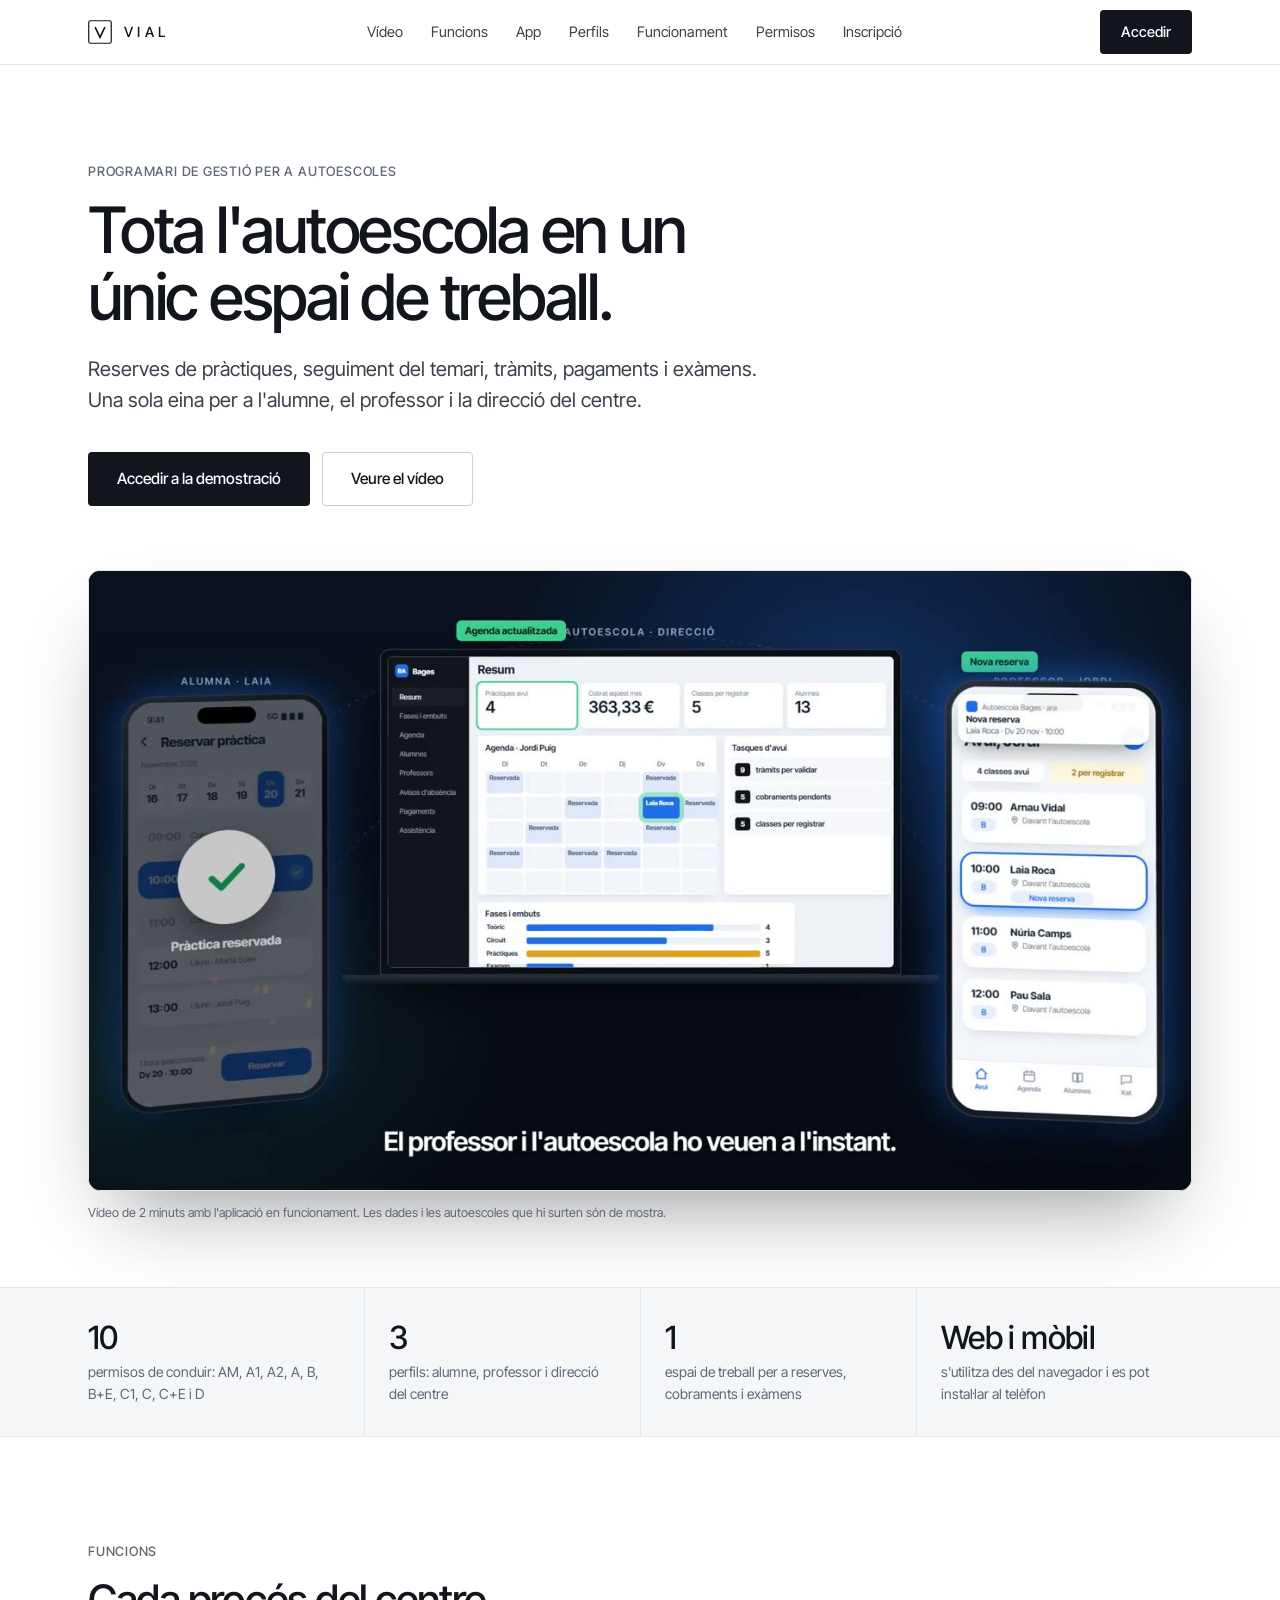
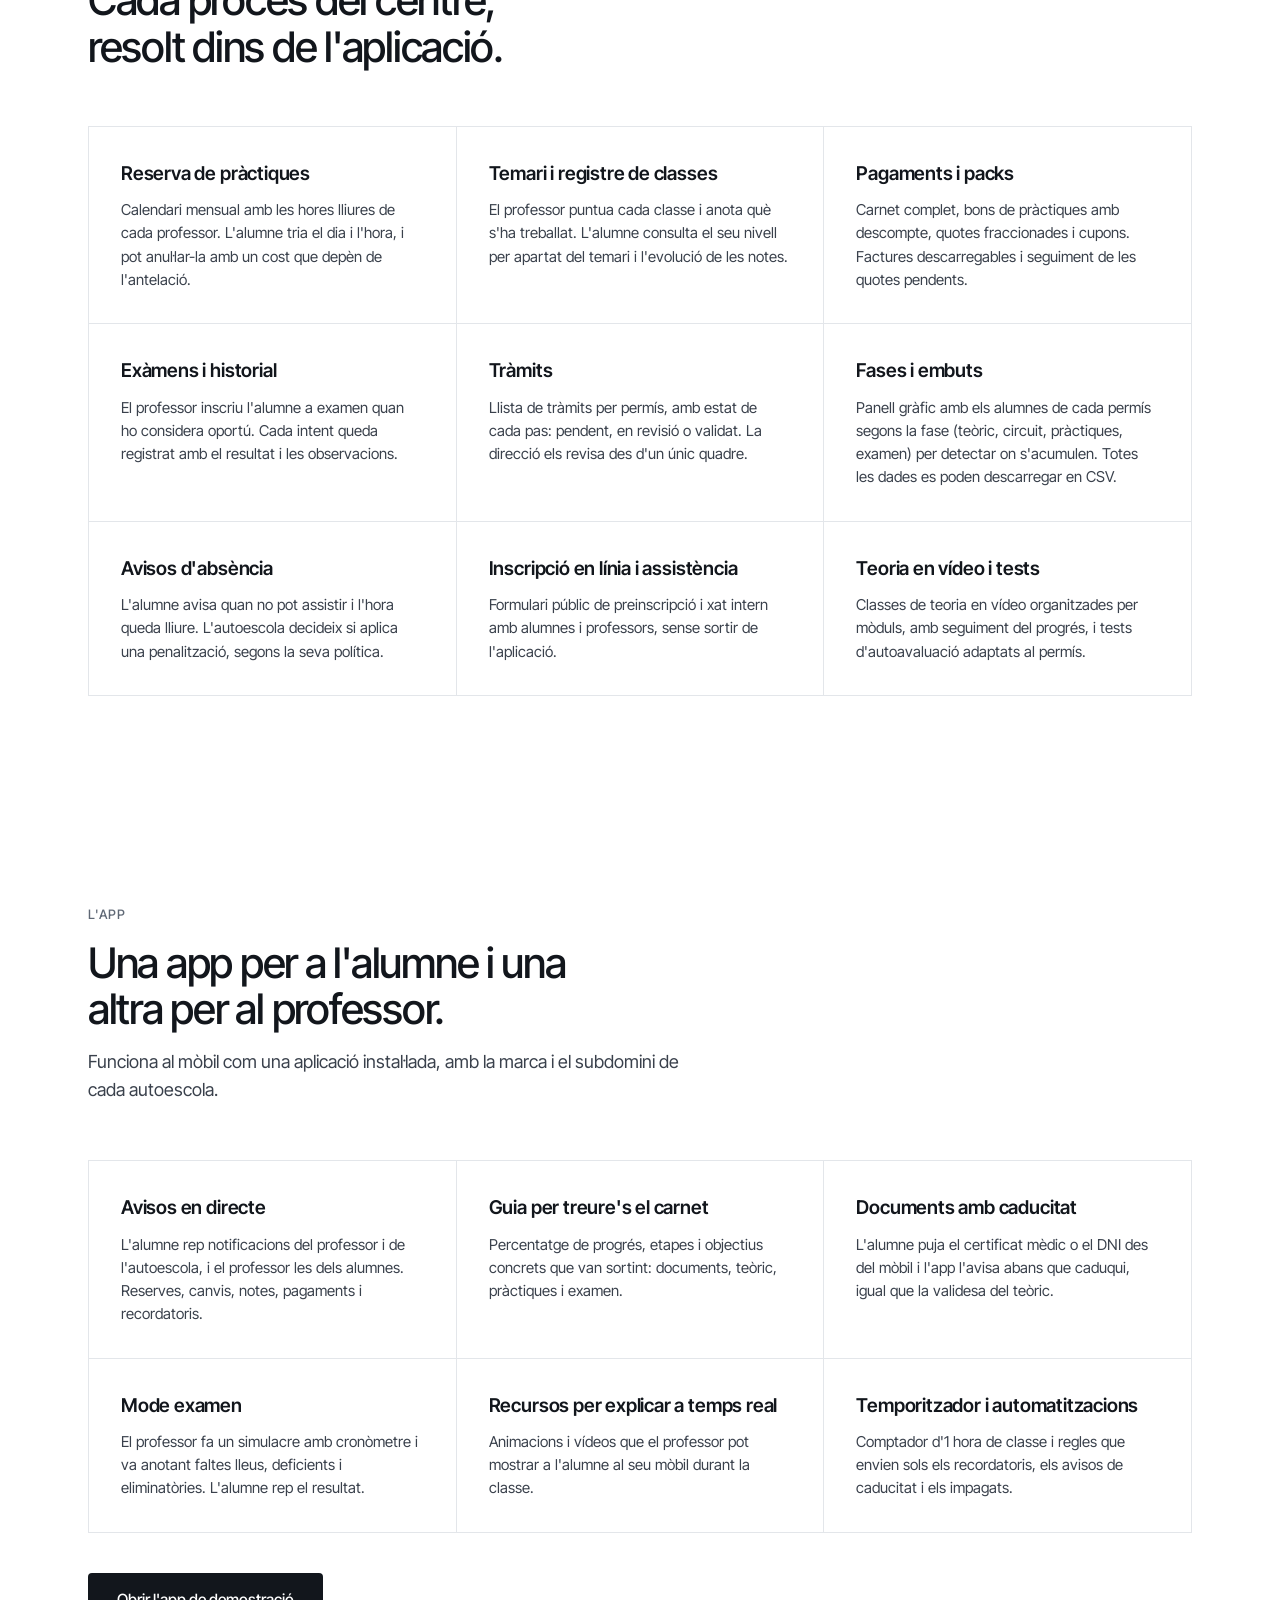
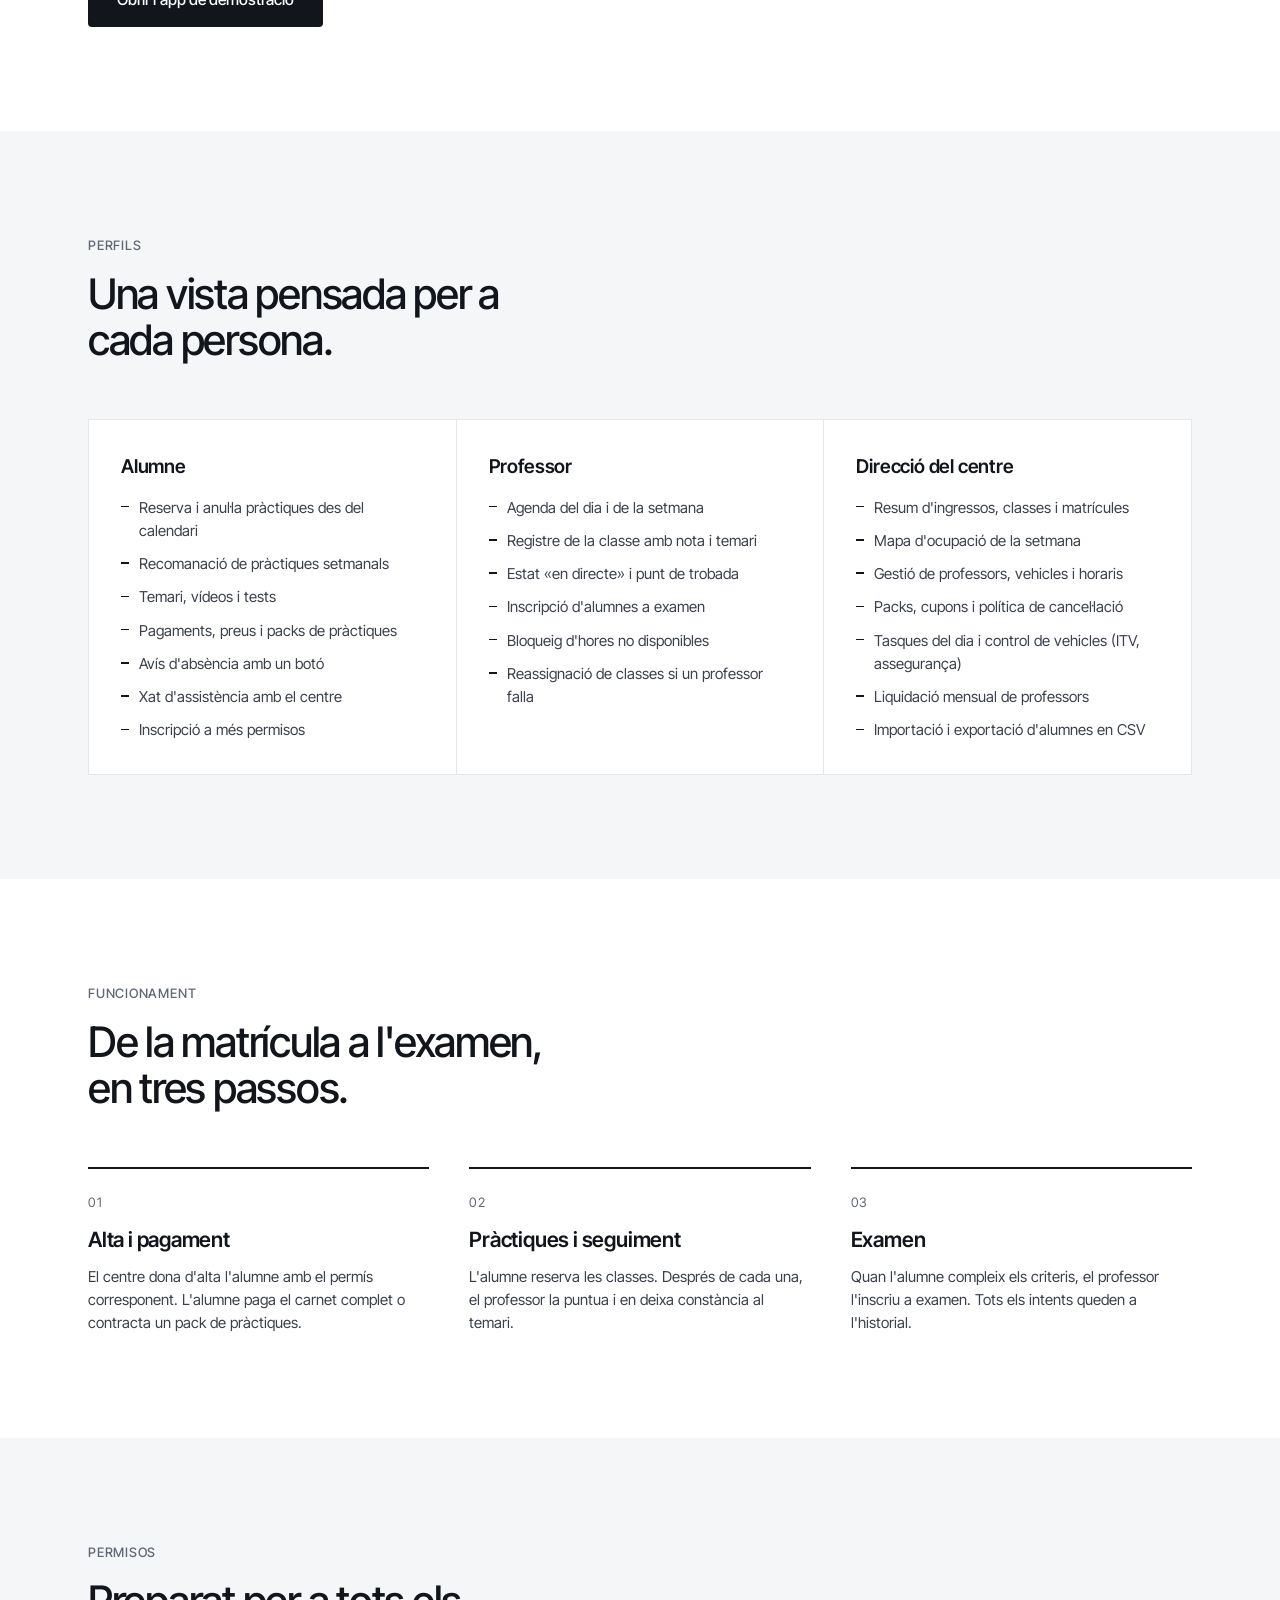
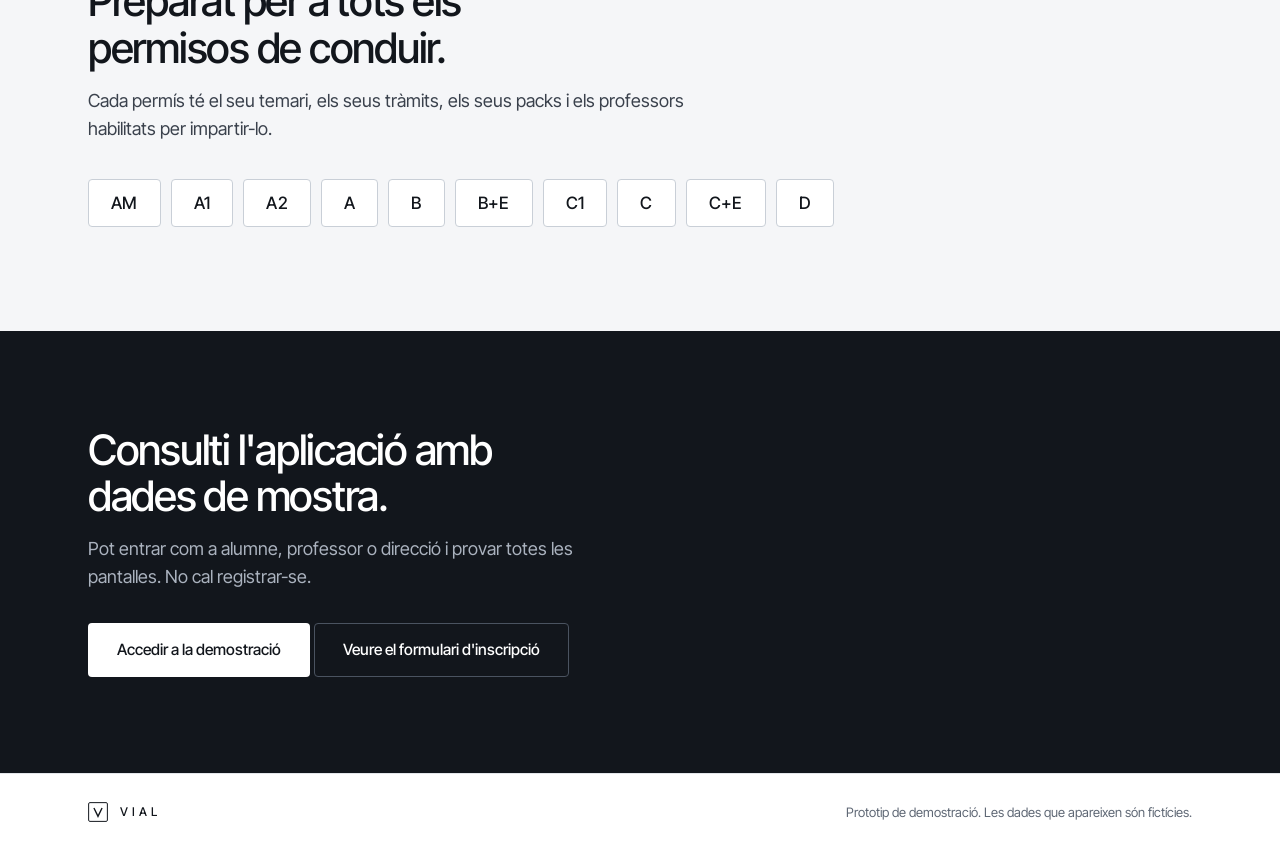
==== commit d7f6c1b8: "Mode app: avisos, guia del carnet, documents, mode examen, recursos, temporitzador i automatitzacion" ====
--- a/index.html
+++ b/index.html
@@ -22,6 +22,7 @@
     <nav aria-label="Seccions">
       <a href="#video">Vídeo</a>
       <a href="#funcions">Funcions</a>
+      <a href="#app">App</a>
       <a href="#perfils">Perfils</a>
       <a href="#funcionament">Funcionament</a>
       <a href="#permisos">Permisos</a>
@@ -78,6 +79,23 @@
       <article><h3>Inscripció en línia i assistència</h3><p>Formulari públic de preinscripció i xat intern amb alumnes i professors, sense sortir de l'aplicació.</p></article>
       <article><h3>Teoria en vídeo i tests</h3><p>Classes de teoria en vídeo organitzades per mòduls, amb seguiment del progrés, i tests d'autoavaluació adaptats al permís.</p></article>
     </div>
+  </div>
+</section>
+
+<section id="app" class="sec">
+  <div class="wrap">
+    <p class="kicker">L'app</p>
+    <h2>Una app per a l'alumne i una altra per al professor.</h2>
+    <p class="sub">Funciona al mòbil com una aplicació instal·lada, amb la marca i el subdomini de cada autoescola.</p>
+    <div class="grid3">
+      <article><h3>Avisos en directe</h3><p>L'alumne rep notificacions del professor i de l'autoescola, i el professor les dels alumnes. Reserves, canvis, notes, pagaments i recordatoris.</p></article>
+      <article><h3>Guia per treure's el carnet</h3><p>Percentatge de progrés, etapes i objectius concrets que van sortint: documents, teòric, pràctiques i examen.</p></article>
+      <article><h3>Documents amb caducitat</h3><p>L'alumne puja el certificat mèdic o el DNI des del mòbil i l'app l'avisa abans que caduqui, igual que la validesa del teòric.</p></article>
+      <article><h3>Mode examen</h3><p>El professor fa un simulacre amb cronòmetre i va anotant faltes lleus, deficients i eliminatòries. L'alumne rep el resultat.</p></article>
+      <article><h3>Recursos per explicar a temps real</h3><p>Animacions i vídeos que el professor pot mostrar a l'alumne al seu mòbil durant la classe.</p></article>
+      <article><h3>Temporitzador i automatitzacions</h3><p>Comptador d'1 hora de classe i regles que envien sols els recordatoris, els avisos de caducitat i els impagats.</p></article>
+    </div>
+    <div class="cta" style="margin-top:40px"><a class="btn dark lg" href="https://lligacat.github.io/vial-app/">Obrir l'app de demostració</a></div>
   </div>
 </section>
 
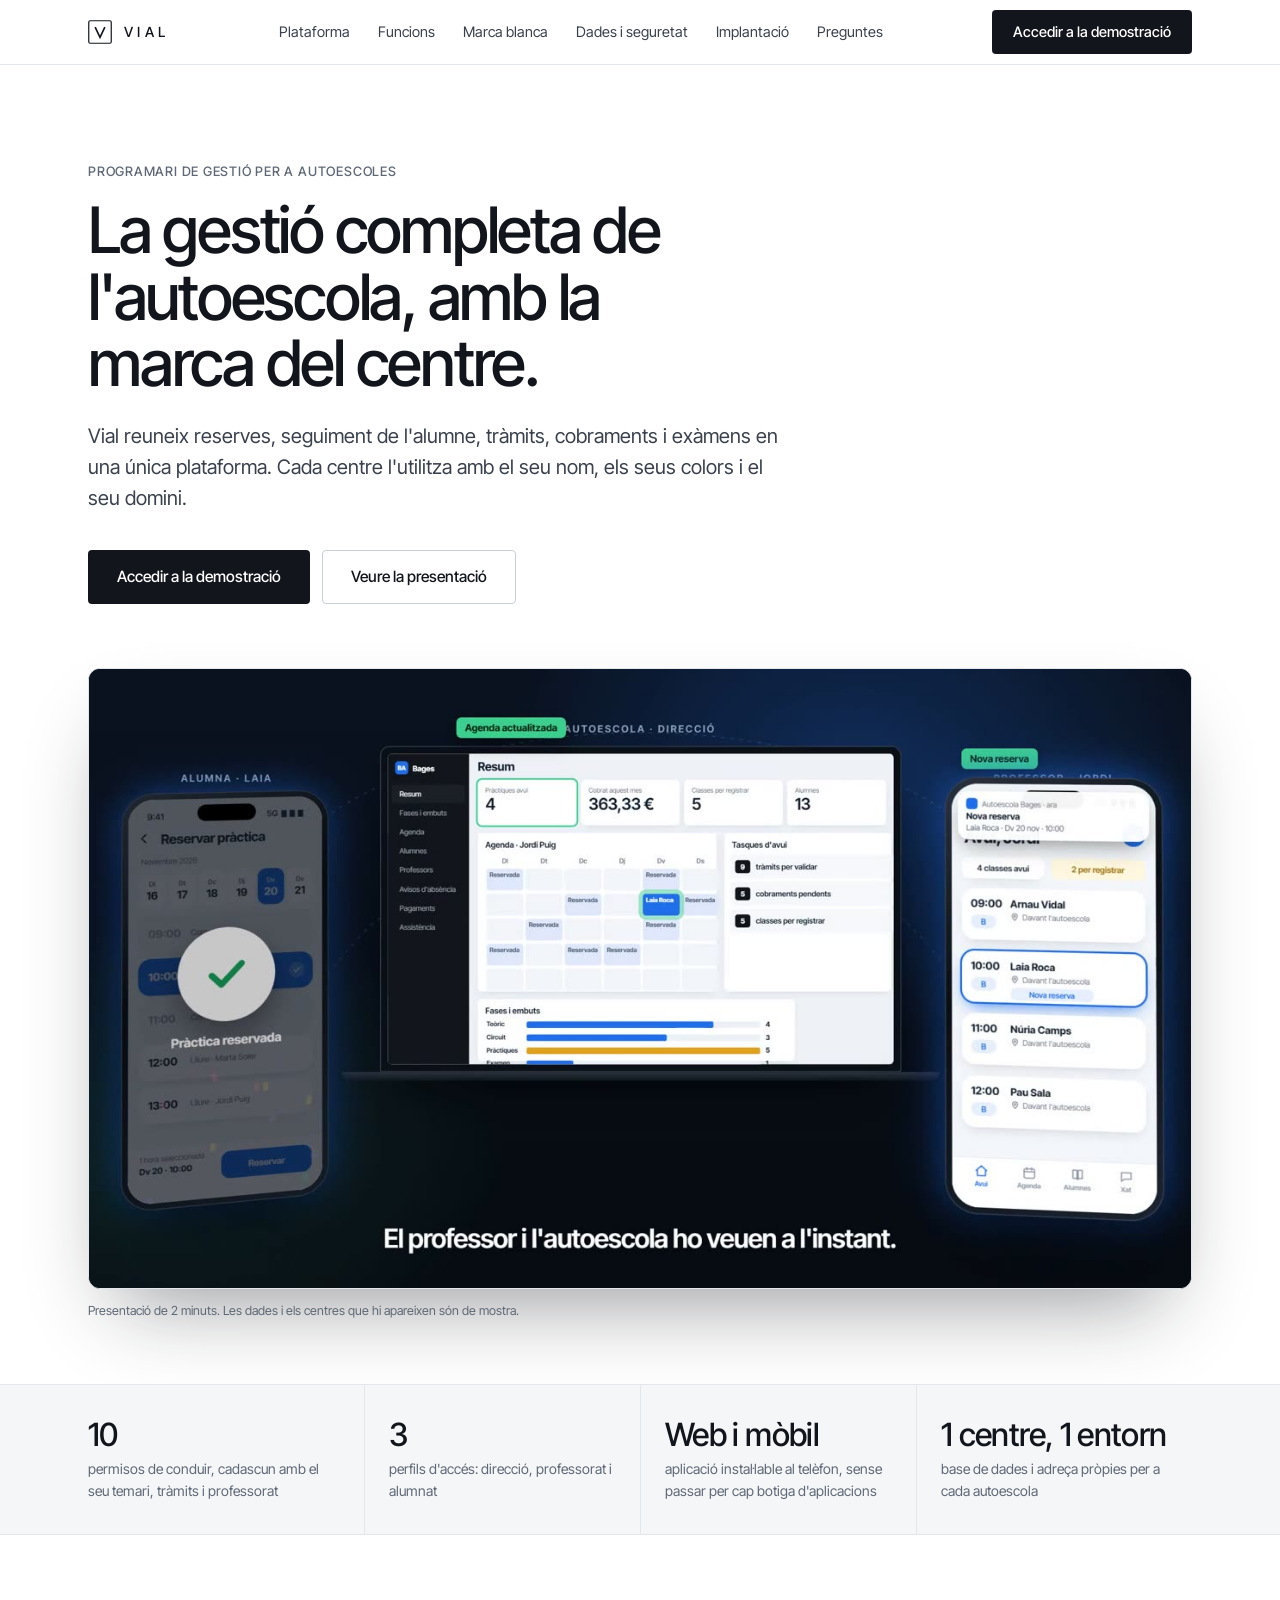
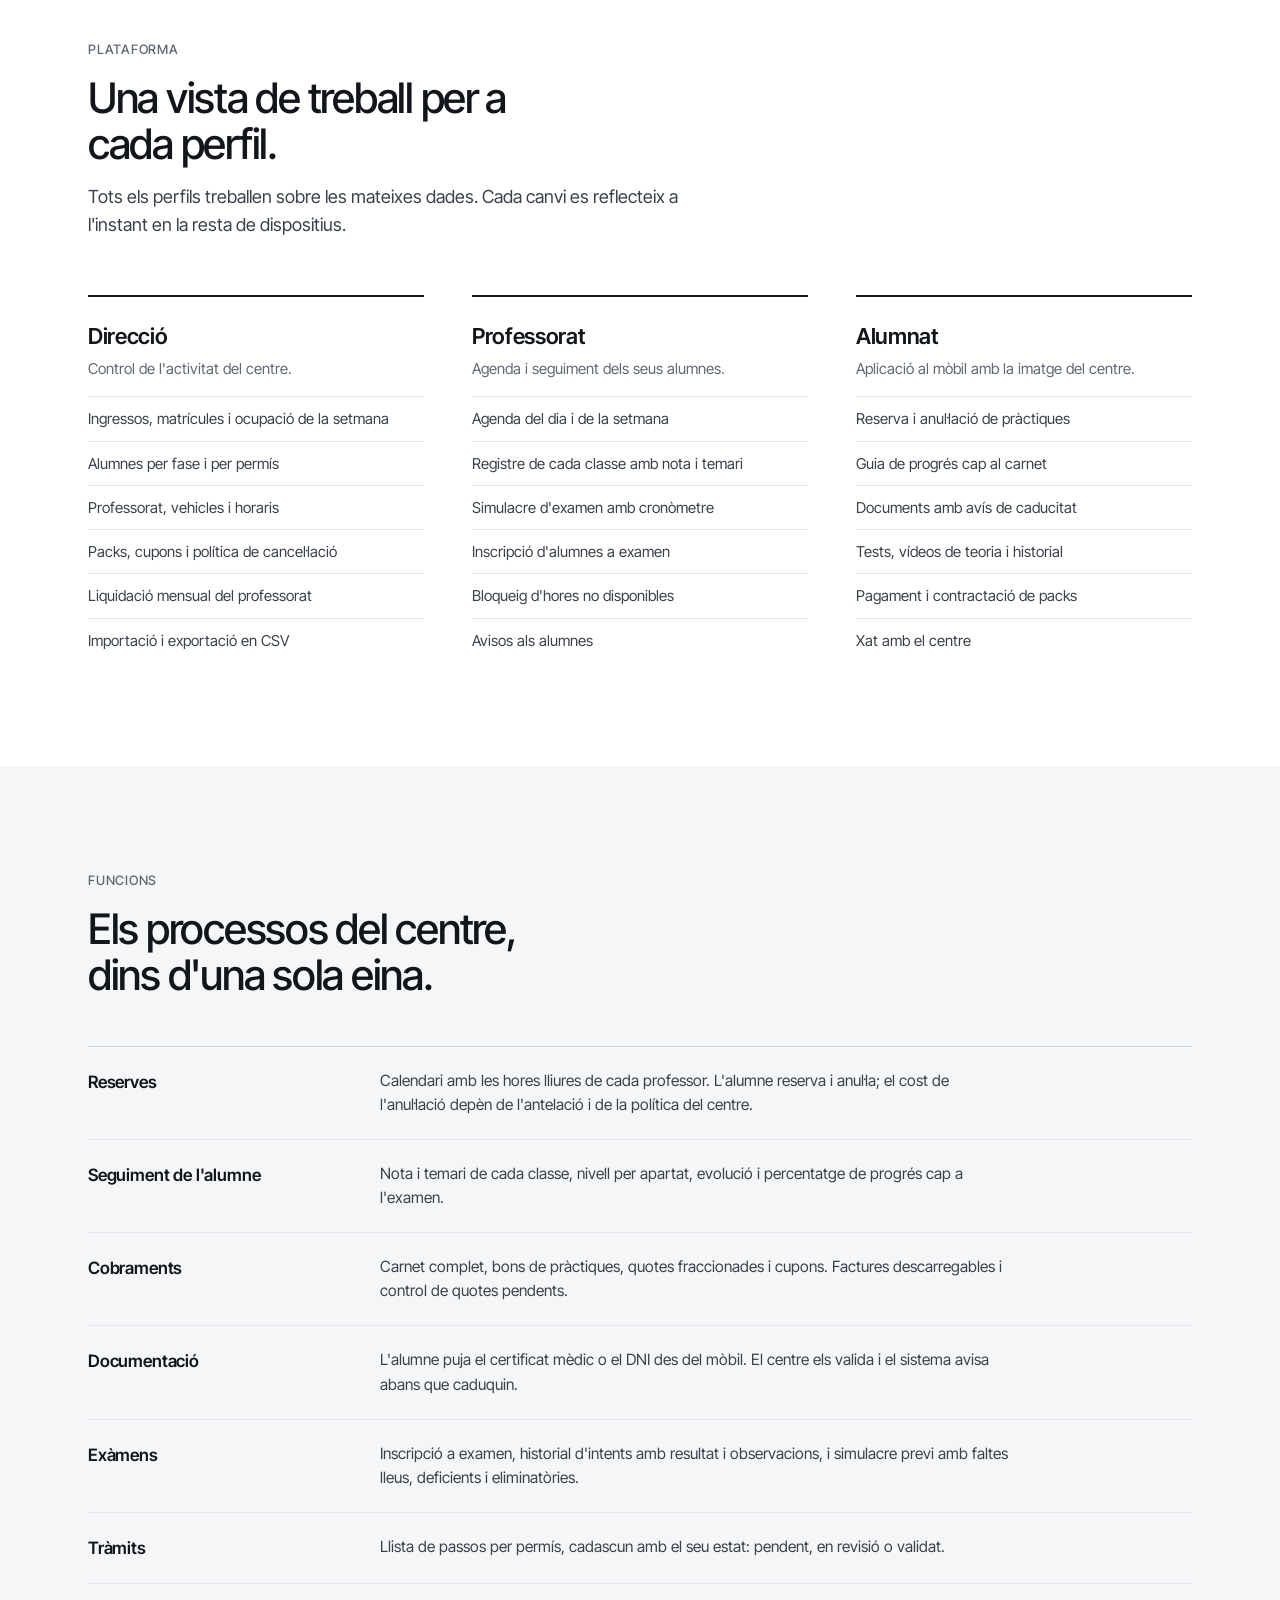
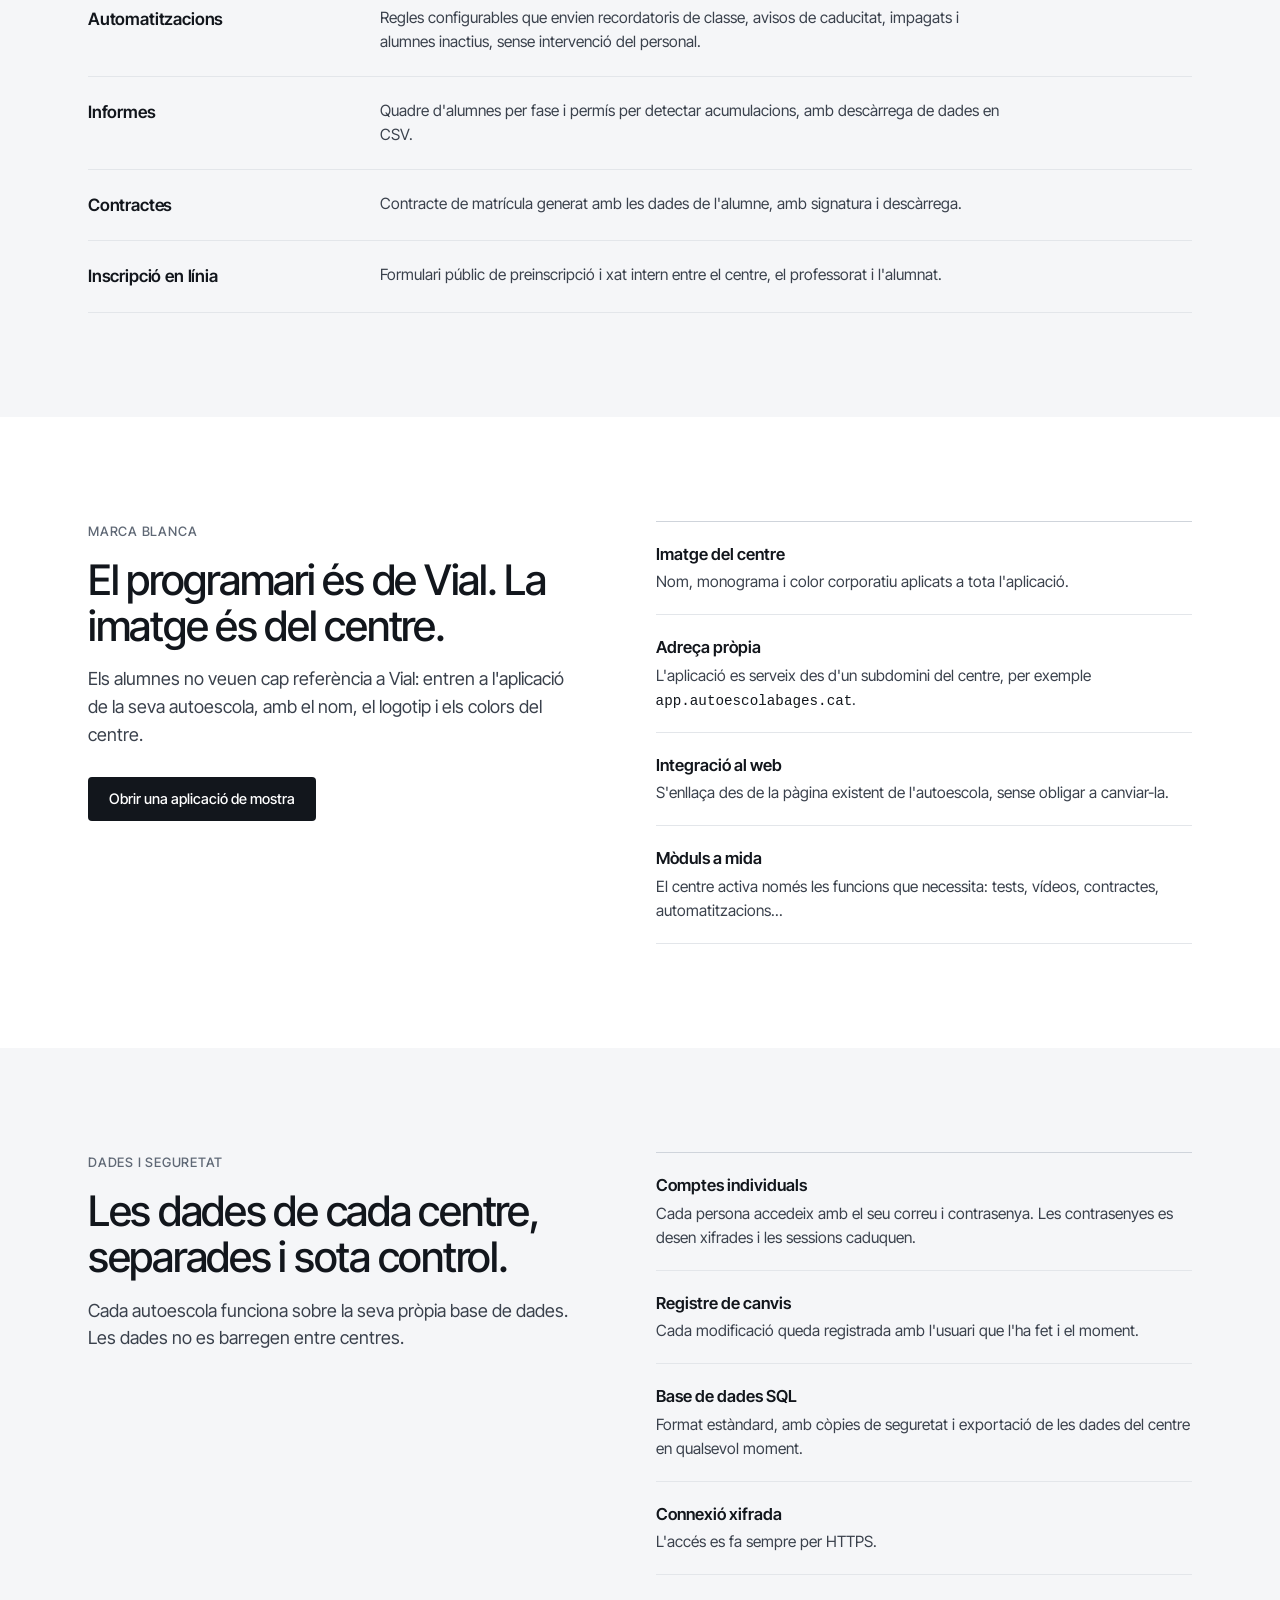
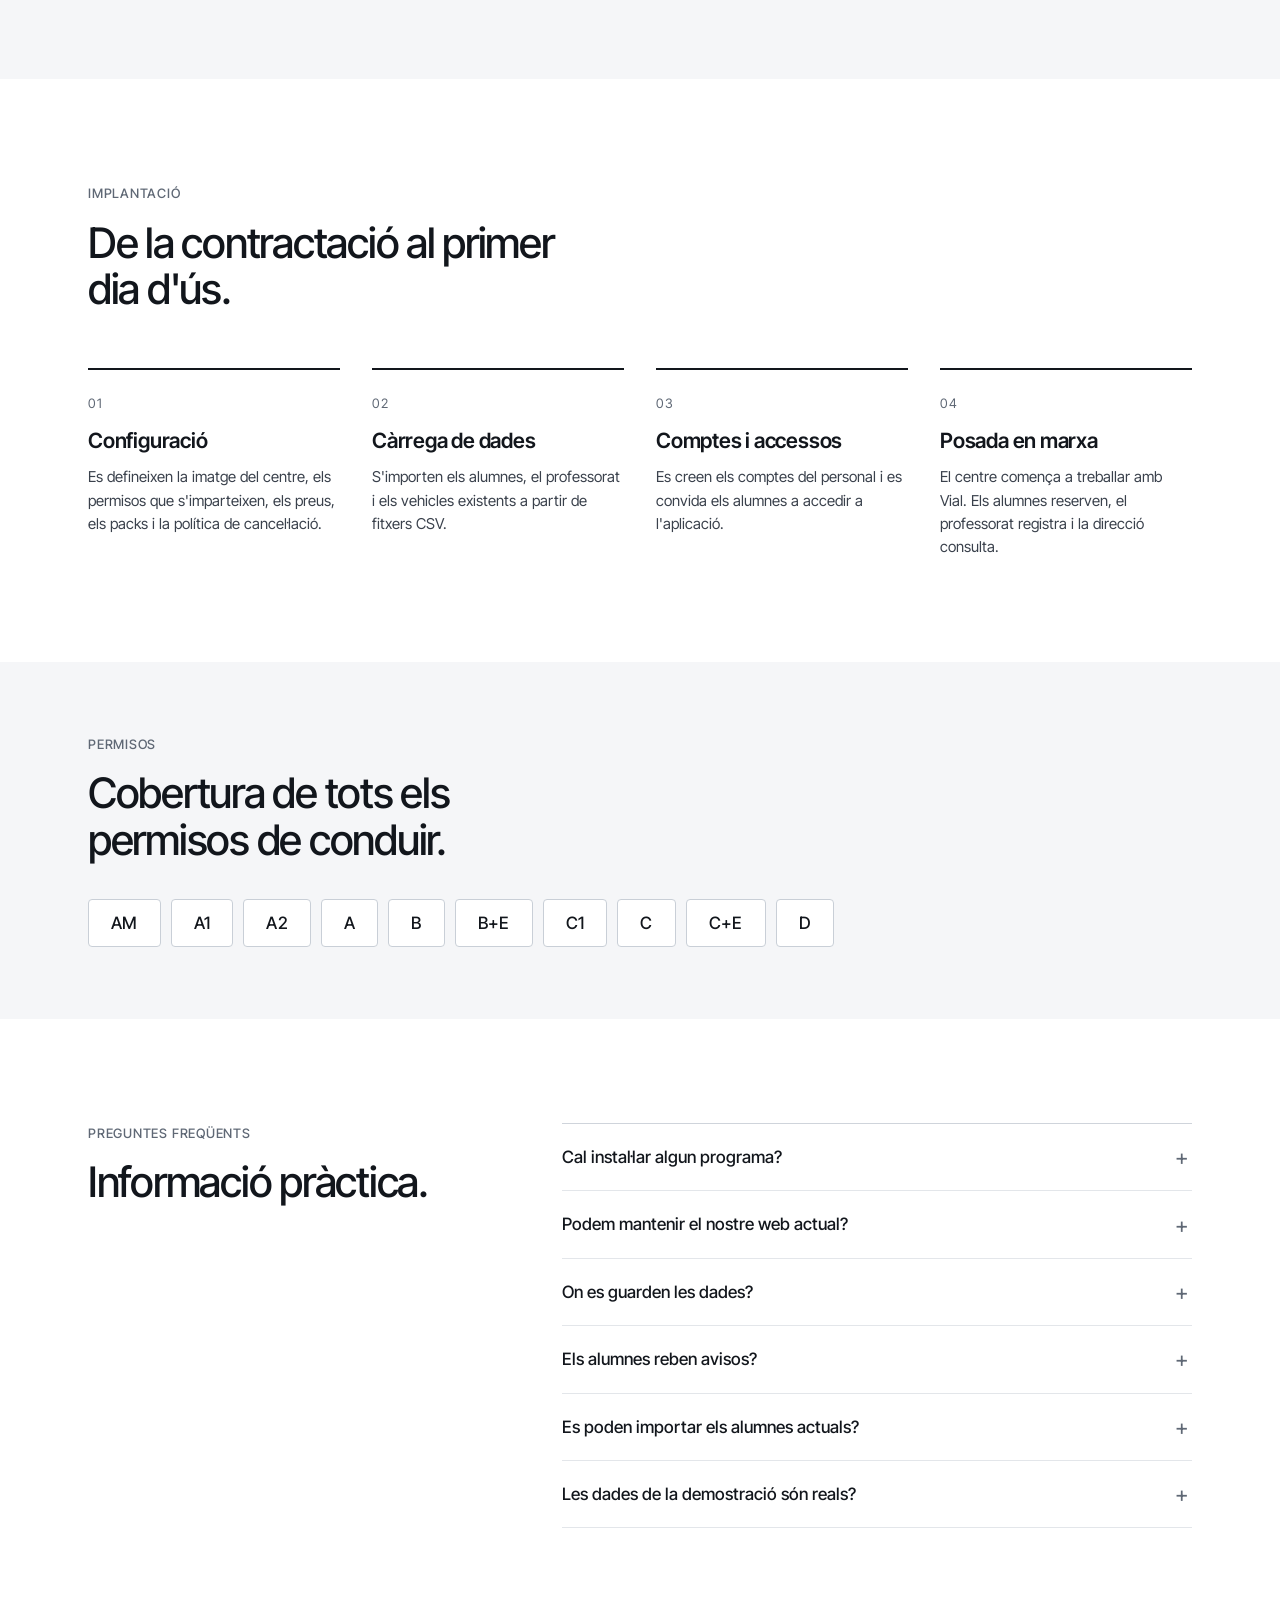
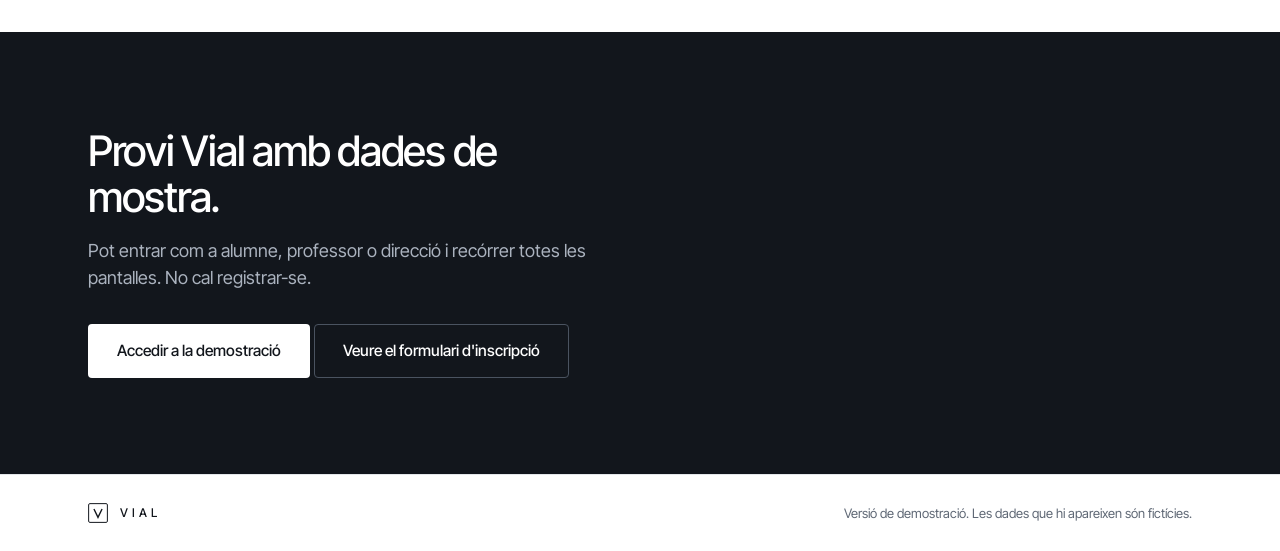
==== commit 3c683d5c: "Landing més formal: plataforma, marca blanca, dades i seguretat, implantació i preguntes Co-Authored" ====
--- a/index.html
+++ b/index.html
@@ -4,7 +4,7 @@
 <meta charset="utf-8">
 <meta name="viewport" content="width=device-width,initial-scale=1">
 <title>Vial · Programari de gestió per a autoescoles</title>
-<meta name="description" content="Vial reuneix reserves de pràctiques, seguiment del temari, tràmits, pagaments i exàmens en un únic espai de treball per a autoescoles.">
+<meta name="description" content="Vial és el programari de gestió per a autoescoles: reserves, seguiment de l'alumne, tràmits, cobraments i exàmens, amb la marca i el domini de cada centre.">
 <meta name="theme-color" content="#12161c">
 <link rel="icon" href="data:image/svg+xml,%3Csvg xmlns='http://www.w3.org/2000/svg' viewBox='0 0 32 32'%3E%3Cpath fill='%2312202f' fill-rule='evenodd' d='M0 0H32V32H0Z M8 8H12.4L16 17L19.6 8H24L18 24H14Z'/%3E%3C/svg%3E">
 <link rel="preconnect" href="https://fonts.googleapis.com">
@@ -20,15 +20,14 @@
       <span>VIAL</span>
     </a>
     <nav aria-label="Seccions">
-      <a href="#video">Vídeo</a>
+      <a href="#plataforma">Plataforma</a>
       <a href="#funcions">Funcions</a>
-      <a href="#app">App</a>
-      <a href="#perfils">Perfils</a>
-      <a href="#funcionament">Funcionament</a>
-      <a href="#permisos">Permisos</a>
-      <a href="inscripcio.html">Inscripció</a>
+      <a href="#marca-blanca">Marca blanca</a>
+      <a href="#seguretat">Dades i seguretat</a>
+      <a href="#implantacio">Implantació</a>
+      <a href="#preguntes">Preguntes</a>
     </nav>
-    <a class="btn dark" href="app.html">Accedir</a>
+    <a class="btn dark" href="app.html">Accedir a la demostració</a>
   </div>
 </header>
 
@@ -36,117 +35,152 @@
 <section class="hero">
   <div class="wrap">
     <p class="kicker">Programari de gestió per a autoescoles</p>
-    <h1>Tota l'autoescola en un únic espai de treball.</h1>
-    <p class="lead">Reserves de pràctiques, seguiment del temari, tràmits, pagaments i exàmens. Una sola eina per a l'alumne, el professor i la direcció del centre.</p>
+    <h1>La gestió completa de l'autoescola, amb la marca del centre.</h1>
+    <p class="lead">Vial reuneix reserves, seguiment de l'alumne, tràmits, cobraments i exàmens en una única plataforma. Cada centre l'utilitza amb el seu nom, els seus colors i el seu domini.</p>
     <div class="cta">
       <a class="btn dark lg" href="app.html">Accedir a la demostració</a>
-      <a class="btn line lg" href="#video">Veure el vídeo</a>
+      <a class="btn line lg" href="#video">Veure la presentació</a>
     </div>
   </div>
 
   <div class="wrap" id="video">
     <div class="player">
-      <video id="vv" autoplay muted loop playsinline preload="auto" disablepictureinpicture controlslist="nodownload noplaybackrate" poster="media/vial-animacio-poster.jpg" aria-label="Vídeo de presentació de Vial">
+      <video id="vv" autoplay muted loop playsinline preload="auto" disablepictureinpicture controlslist="nodownload noplaybackrate" poster="media/vial-animacio-poster.jpg" aria-label="Presentació de Vial">
         <source src="media/vial-animacio.mp4" type="video/mp4">
-        El teu navegador no pot reproduir el vídeo.
+        El navegador no pot reproduir el vídeo.
       </video>
     </div>
-    <p class="note">Vídeo de 2 minuts amb l'aplicació en funcionament. Les dades i les autoescoles que hi surten són de mostra.</p>
+    <p class="note">Presentació de 2 minuts. Les dades i els centres que hi apareixen són de mostra.</p>
   </div>
 </section>
 
 <section class="band">
   <div class="wrap facts">
-    <div><strong>10</strong><span>permisos de conduir: AM, A1, A2, A, B, B+E, C1, C, C+E i D</span></div>
-    <div><strong>3</strong><span>perfils: alumne, professor i direcció del centre</span></div>
-    <div><strong>1</strong><span>espai de treball per a reserves, cobraments i exàmens</span></div>
-    <div><strong>Web i mòbil</strong><span>s'utilitza des del navegador i es pot instal·lar al telèfon</span></div>
+    <div><strong>10</strong><span>permisos de conduir, cadascun amb el seu temari, tràmits i professorat</span></div>
+    <div><strong>3</strong><span>perfils d'accés: direcció, professorat i alumnat</span></div>
+    <div><strong>Web i mòbil</strong><span>aplicació instal·lable al telèfon, sense passar per cap botiga d'aplicacions</span></div>
+    <div><strong>1 centre, 1 entorn</strong><span>base de dades i adreça pròpies per a cada autoescola</span></div>
   </div>
 </section>
 
-<section id="funcions" class="sec">
+<section id="plataforma" class="sec">
   <div class="wrap">
-    <p class="kicker">Funcions</p>
-    <h2>Cada procés del centre, resolt dins de l'aplicació.</h2>
-    <div class="grid3">
-      <article><h3>Reserva de pràctiques</h3><p>Calendari mensual amb les hores lliures de cada professor. L'alumne tria el dia i l'hora, i pot anul·lar-la amb un cost que depèn de l'antelació.</p></article>
-      <article><h3>Temari i registre de classes</h3><p>El professor puntua cada classe i anota què s'ha treballat. L'alumne consulta el seu nivell per apartat del temari i l'evolució de les notes.</p></article>
-      <article><h3>Pagaments i packs</h3><p>Carnet complet, bons de pràctiques amb descompte, quotes fraccionades i cupons. Factures descarregables i seguiment de les quotes pendents.</p></article>
-      <article><h3>Exàmens i historial</h3><p>El professor inscriu l'alumne a examen quan ho considera oportú. Cada intent queda registrat amb el resultat i les observacions.</p></article>
-      <article><h3>Tràmits</h3><p>Llista de tràmits per permís, amb estat de cada pas: pendent, en revisió o validat. La direcció els revisa des d'un únic quadre.</p></article>
-      <article><h3>Fases i embuts</h3><p>Panell gràfic amb els alumnes de cada permís segons la fase (teòric, circuit, pràctiques, examen) per detectar on s'acumulen. Totes les dades es poden descarregar en CSV.</p></article>
-      <article><h3>Avisos d'absència</h3><p>L'alumne avisa quan no pot assistir i l'hora queda lliure. L'autoescola decideix si aplica una penalització, segons la seva política.</p></article>
-      <article><h3>Inscripció en línia i assistència</h3><p>Formulari públic de preinscripció i xat intern amb alumnes i professors, sense sortir de l'aplicació.</p></article>
-      <article><h3>Teoria en vídeo i tests</h3><p>Classes de teoria en vídeo organitzades per mòduls, amb seguiment del progrés, i tests d'autoavaluació adaptats al permís.</p></article>
-    </div>
-  </div>
-</section>
-
-<section id="app" class="sec">
-  <div class="wrap">
-    <p class="kicker">L'app</p>
-    <h2>Una app per a l'alumne i una altra per al professor.</h2>
-    <p class="sub">Funciona al mòbil com una aplicació instal·lada, amb la marca i el subdomini de cada autoescola.</p>
-    <div class="grid3">
-      <article><h3>Avisos en directe</h3><p>L'alumne rep notificacions del professor i de l'autoescola, i el professor les dels alumnes. Reserves, canvis, notes, pagaments i recordatoris.</p></article>
-      <article><h3>Guia per treure's el carnet</h3><p>Percentatge de progrés, etapes i objectius concrets que van sortint: documents, teòric, pràctiques i examen.</p></article>
-      <article><h3>Documents amb caducitat</h3><p>L'alumne puja el certificat mèdic o el DNI des del mòbil i l'app l'avisa abans que caduqui, igual que la validesa del teòric.</p></article>
-      <article><h3>Mode examen</h3><p>El professor fa un simulacre amb cronòmetre i va anotant faltes lleus, deficients i eliminatòries. L'alumne rep el resultat.</p></article>
-      <article><h3>Recursos per explicar a temps real</h3><p>Animacions i vídeos que el professor pot mostrar a l'alumne al seu mòbil durant la classe.</p></article>
-      <article><h3>Temporitzador i automatitzacions</h3><p>Comptador d'1 hora de classe i regles que envien sols els recordatoris, els avisos de caducitat i els impagats.</p></article>
-    </div>
-    <div class="cta" style="margin-top:40px"><a class="btn dark lg" href="https://lligacat.github.io/vial-app/">Obrir l'app de demostració</a></div>
-  </div>
-</section>
-
-<section id="perfils" class="sec alt">
-  <div class="wrap">
-    <p class="kicker">Perfils</p>
-    <h2>Una vista pensada per a cada persona.</h2>
-    <div class="grid3 prof">
+    <p class="kicker">Plataforma</p>
+    <h2>Una vista de treball per a cada perfil.</h2>
+    <p class="sub">Tots els perfils treballen sobre les mateixes dades. Cada canvi es reflecteix a l'instant en la resta de dispositius.</p>
+    <div class="cols3">
       <article>
-        <h3>Alumne</h3>
-        <ul><li>Reserva i anul·la pràctiques des del calendari</li><li>Recomanació de pràctiques setmanals</li><li>Temari, vídeos i tests</li><li>Pagaments, preus i packs de pràctiques</li><li>Avís d'absència amb un botó</li><li>Xat d'assistència amb el centre</li><li>Inscripció a més permisos</li></ul>
+        <h3>Direcció</h3>
+        <p>Control de l'activitat del centre.</p>
+        <ul><li>Ingressos, matrícules i ocupació de la setmana</li><li>Alumnes per fase i per permís</li><li>Professorat, vehicles i horaris</li><li>Packs, cupons i política de cancel·lació</li><li>Liquidació mensual del professorat</li><li>Importació i exportació en CSV</li></ul>
       </article>
       <article>
-        <h3>Professor</h3>
-        <ul><li>Agenda del dia i de la setmana</li><li>Registre de la classe amb nota i temari</li><li>Estat «en directe» i punt de trobada</li><li>Inscripció d'alumnes a examen</li><li>Bloqueig d'hores no disponibles</li><li>Reassignació de classes si un professor falla</li></ul>
+        <h3>Professorat</h3>
+        <p>Agenda i seguiment dels seus alumnes.</p>
+        <ul><li>Agenda del dia i de la setmana</li><li>Registre de cada classe amb nota i temari</li><li>Simulacre d'examen amb cronòmetre</li><li>Inscripció d'alumnes a examen</li><li>Bloqueig d'hores no disponibles</li><li>Avisos als alumnes</li></ul>
       </article>
       <article>
-        <h3>Direcció del centre</h3>
-        <ul><li>Resum d'ingressos, classes i matrícules</li><li>Mapa d'ocupació de la setmana</li><li>Gestió de professors, vehicles i horaris</li><li>Packs, cupons i política de cancel·lació</li><li>Tasques del dia i control de vehicles (ITV, assegurança)</li><li>Liquidació mensual de professors</li><li>Importació i exportació d'alumnes en CSV</li></ul>
+        <h3>Alumnat</h3>
+        <p>Aplicació al mòbil amb la imatge del centre.</p>
+        <ul><li>Reserva i anul·lació de pràctiques</li><li>Guia de progrés cap al carnet</li><li>Documents amb avís de caducitat</li><li>Tests, vídeos de teoria i historial</li><li>Pagament i contractació de packs</li><li>Xat amb el centre</li></ul>
       </article>
     </div>
   </div>
 </section>
 
-<section id="funcionament" class="sec">
+<section id="funcions" class="sec alt">
   <div class="wrap">
-    <p class="kicker">Funcionament</p>
-    <h2>De la matrícula a l'examen, en tres passos.</h2>
-    <ol class="steps">
-      <li><span>01</span><h3>Alta i pagament</h3><p>El centre dona d'alta l'alumne amb el permís corresponent. L'alumne paga el carnet complet o contracta un pack de pràctiques.</p></li>
-      <li><span>02</span><h3>Pràctiques i seguiment</h3><p>L'alumne reserva les classes. Després de cada una, el professor la puntua i en deixa constància al temari.</p></li>
-      <li><span>03</span><h3>Examen</h3><p>Quan l'alumne compleix els criteris, el professor l'inscriu a examen. Tots els intents queden a l'historial.</p></li>
+    <p class="kicker">Funcions</p>
+    <h2>Els processos del centre, dins d'una sola eina.</h2>
+    <dl class="rows">
+      <div><dt>Reserves</dt><dd>Calendari amb les hores lliures de cada professor. L'alumne reserva i anul·la; el cost de l'anul·lació depèn de l'antelació i de la política del centre.</dd></div>
+      <div><dt>Seguiment de l'alumne</dt><dd>Nota i temari de cada classe, nivell per apartat, evolució i percentatge de progrés cap a l'examen.</dd></div>
+      <div><dt>Cobraments</dt><dd>Carnet complet, bons de pràctiques, quotes fraccionades i cupons. Factures descarregables i control de quotes pendents.</dd></div>
+      <div><dt>Documentació</dt><dd>L'alumne puja el certificat mèdic o el DNI des del mòbil. El centre els valida i el sistema avisa abans que caduquin.</dd></div>
+      <div><dt>Exàmens</dt><dd>Inscripció a examen, historial d'intents amb resultat i observacions, i simulacre previ amb faltes lleus, deficients i eliminatòries.</dd></div>
+      <div><dt>Tràmits</dt><dd>Llista de passos per permís, cadascun amb el seu estat: pendent, en revisió o validat.</dd></div>
+      <div><dt>Automatitzacions</dt><dd>Regles configurables que envien recordatoris de classe, avisos de caducitat, impagats i alumnes inactius, sense intervenció del personal.</dd></div>
+      <div><dt>Informes</dt><dd>Quadre d'alumnes per fase i permís per detectar acumulacions, amb descàrrega de dades en CSV.</dd></div>
+      <div><dt>Contractes</dt><dd>Contracte de matrícula generat amb les dades de l'alumne, amb signatura i descàrrega.</dd></div>
+      <div><dt>Inscripció en línia</dt><dd>Formulari públic de preinscripció i xat intern entre el centre, el professorat i l'alumnat.</dd></div>
+    </dl>
+  </div>
+</section>
+
+<section id="marca-blanca" class="sec">
+  <div class="wrap split">
+    <div>
+      <p class="kicker">Marca blanca</p>
+      <h2>El programari és de Vial. La imatge és del centre.</h2>
+      <p class="sub">Els alumnes no veuen cap referència a Vial: entren a l'aplicació de la seva autoescola, amb el nom, el logotip i els colors del centre.</p>
+      <div class="cta"><a class="btn dark" href="https://lligacat.github.io/vial-app/">Obrir una aplicació de mostra</a></div>
+    </div>
+    <ul class="checks">
+      <li><b>Imatge del centre</b>Nom, monograma i color corporatiu aplicats a tota l'aplicació.</li>
+      <li><b>Adreça pròpia</b>L'aplicació es serveix des d'un subdomini del centre, per exemple <span class="mono">app.autoescolabages.cat</span>.</li>
+      <li><b>Integració al web</b>S'enllaça des de la pàgina existent de l'autoescola, sense obligar a canviar-la.</li>
+      <li><b>Mòduls a mida</b>El centre activa només les funcions que necessita: tests, vídeos, contractes, automatitzacions...</li>
+    </ul>
+  </div>
+</section>
+
+<section id="seguretat" class="sec alt">
+  <div class="wrap split">
+    <div>
+      <p class="kicker">Dades i seguretat</p>
+      <h2>Les dades de cada centre, separades i sota control.</h2>
+      <p class="sub">Cada autoescola funciona sobre la seva pròpia base de dades. Les dades no es barregen entre centres.</p>
+    </div>
+    <ul class="checks">
+      <li><b>Comptes individuals</b>Cada persona accedeix amb el seu correu i contrasenya. Les contrasenyes es desen xifrades i les sessions caduquen.</li>
+      <li><b>Registre de canvis</b>Cada modificació queda registrada amb l'usuari que l'ha fet i el moment.</li>
+      <li><b>Base de dades SQL</b>Format estàndard, amb còpies de seguretat i exportació de les dades del centre en qualsevol moment.</li>
+      <li><b>Connexió xifrada</b>L'accés es fa sempre per HTTPS.</li>
+    </ul>
+  </div>
+</section>
+
+<section id="implantacio" class="sec">
+  <div class="wrap">
+    <p class="kicker">Implantació</p>
+    <h2>De la contractació al primer dia d'ús.</h2>
+    <ol class="steps four">
+      <li><span>01</span><h3>Configuració</h3><p>Es defineixen la imatge del centre, els permisos que s'imparteixen, els preus, els packs i la política de cancel·lació.</p></li>
+      <li><span>02</span><h3>Càrrega de dades</h3><p>S'importen els alumnes, el professorat i els vehicles existents a partir de fitxers CSV.</p></li>
+      <li><span>03</span><h3>Comptes i accessos</h3><p>Es creen els comptes del personal i es convida els alumnes a accedir a l'aplicació.</p></li>
+      <li><span>04</span><h3>Posada en marxa</h3><p>El centre comença a treballar amb Vial. Els alumnes reserven, el professorat registra i la direcció consulta.</p></li>
     </ol>
   </div>
 </section>
 
-<section id="permisos" class="sec alt">
+<section id="permisos" class="sec alt slim">
   <div class="wrap">
     <p class="kicker">Permisos</p>
-    <h2>Preparat per a tots els permisos de conduir.</h2>
-    <p class="sub">Cada permís té el seu temari, els seus tràmits, els seus packs i els professors habilitats per impartir-lo.</p>
+    <h2>Cobertura de tots els permisos de conduir.</h2>
     <div class="chips">
       <span>AM</span><span>A1</span><span>A2</span><span>A</span><span>B</span><span>B+E</span><span>C1</span><span>C</span><span>C+E</span><span>D</span>
     </div>
   </div>
 </section>
 
+<section id="preguntes" class="sec">
+  <div class="wrap faq-wrap">
+    <div><p class="kicker">Preguntes freqüents</p><h2>Informació pràctica.</h2></div>
+    <div class="faq">
+      <details><summary>Cal instal·lar algun programa?</summary><p>No. Vial funciona des del navegador i, al mòbil, es pot instal·lar com una aplicació des de la mateixa pàgina.</p></details>
+      <details><summary>Podem mantenir el nostre web actual?</summary><p>Sí. L'aplicació s'enllaça des del web del centre i es pot servir des d'un subdomini propi. No cal substituir la pàgina existent.</p></details>
+      <details><summary>On es guarden les dades?</summary><p>En una base de dades SQL dedicada a cada centre, en un servidor amb connexió xifrada. El centre pot exportar les seves dades quan vulgui.</p></details>
+      <details><summary>Els alumnes reben avisos?</summary><p>Sí: reserves, canvis, notes, pagaments i recordatoris arriben dins de l'aplicació, i com a notificació del dispositiu mentre està oberta. Les notificacions amb l'aplicació tancada estan en desenvolupament.</p></details>
+      <details><summary>Es poden importar els alumnes actuals?</summary><p>Sí, mitjançant un fitxer CSV. També es poden exportar en el mateix format.</p></details>
+      <details><summary>Les dades de la demostració són reals?</summary><p>No. Tots els noms, imports i centres de la demostració són fictícies i es poden modificar lliurement.</p></details>
+    </div>
+  </div>
+</section>
+
 <section class="closing">
   <div class="wrap">
-    <h2>Consulti l'aplicació amb dades de mostra.</h2>
-    <p>Pot entrar com a alumne, professor o direcció i provar totes les pantalles. No cal registrar-se.</p>
+    <h2>Provi Vial amb dades de mostra.</h2>
+    <p>Pot entrar com a alumne, professor o direcció i recórrer totes les pantalles. No cal registrar-se.</p>
     <a class="btn light lg" href="app.html">Accedir a la demostració</a> <a class="btn lg" style="color:#fff;border-color:#4a5360" href="inscripcio.html">Veure el formulari d'inscripció</a>
   </div>
 </section>
@@ -155,7 +189,7 @@
 <footer class="foot">
   <div class="wrap foot-in">
     <span class="brand sm"><svg viewBox="0 0 32 32" aria-hidden="true"><rect x="1" y="1" width="30" height="30" rx="2" fill="none" stroke="currentColor" stroke-width="1.6"/><path d="M9.5 9.5 16 23l6.5-13.5" fill="none" stroke="currentColor" stroke-width="2.2"/></svg><span>VIAL</span></span>
-    <span>Prototip de demostració. Les dades que apareixen són fictícies.</span>
+    <span>Versió de demostració. Les dades que hi apareixen són fictícies.</span>
   </div>
 </footer>
 <script>(function(){var v=document.getElementById('vv');if(!v)return;v.muted=true;var p=function(){var r=v.play();if(r&&r.catch)r.catch(function(){});};p();document.addEventListener('visibilitychange',function(){if(!document.hidden)p();});window.addEventListener('pointerdown',p,{once:true});})();</script>
--- a/landing.css
+++ b/landing.css
@@ -104,3 +104,36 @@
 @media(max-width:560px){.player{margin-top:40px;border-radius:8px}}
 .player video{pointer-events:none}
 .player video::-webkit-media-controls{display:none!important}
+
+/* plataforma, funcions, marca blanca, seguretat, preguntes */
+.cols3{display:grid;grid-template-columns:repeat(3,1fr);gap:48px;margin-top:56px}
+.cols3 article{border-top:2px solid var(--ink);padding-top:22px}
+.cols3 h3{font-size:22px;font-weight:600;letter-spacing:-.015em}
+.cols3 article>p{color:var(--mute);font-size:15px;margin:4px 0 16px}
+.cols3 ul{margin:0;padding:0;list-style:none;display:grid;gap:0}
+.cols3 li{padding:10px 0;border-top:1px solid var(--line);font-size:15px;color:var(--ink2)}
+.rows{margin:48px 0 0;border-top:1px solid #cfd4db}
+.rows>div{display:grid;grid-template-columns:260px 1fr;gap:32px;padding:22px 0;border-bottom:1px solid var(--line)}
+.rows dt{font-weight:600;font-size:17px;letter-spacing:-.01em}
+.rows dd{margin:0;color:var(--ink2);font-size:15.5px;max-width:70ch}
+.split{display:grid;grid-template-columns:1fr 1.1fr;gap:80px;align-items:start}
+.split .cta{margin-top:28px}
+.checks{list-style:none;margin:0;padding:0;border-top:1px solid #cfd4db}
+.checks li{padding:20px 0;border-bottom:1px solid var(--line);color:var(--ink2);font-size:15.5px}
+.checks b{display:block;color:var(--ink);font-size:16.5px;font-weight:600;margin-bottom:3px}
+.mono{font-family:ui-monospace,Menlo,Consolas,monospace;font-size:.92em;color:var(--ink)}
+.steps.four{grid-template-columns:repeat(4,1fr);gap:32px}
+.sec.slim{padding:72px 0}
+.faq-wrap{display:grid;grid-template-columns:1fr 1.6fr;gap:80px}
+.faq{border-top:1px solid #cfd4db}
+.faq details{border-bottom:1px solid var(--line)}
+.faq summary{list-style:none;cursor:pointer;padding:20px 32px 20px 0;font-weight:500;font-size:17px;position:relative}
+.faq summary::-webkit-details-marker{display:none}
+.faq summary::after{content:'+';position:absolute;right:4px;top:50%;transform:translateY(-50%);font-size:22px;font-weight:400;color:var(--mute)}
+.faq details[open] summary::after{content:'–'}
+.faq details p{padding:0 32px 22px 0;color:var(--ink2);font-size:15.5px;max-width:62ch}
+@media(max-width:980px){
+  .cols3,.steps.four,.split,.faq-wrap{grid-template-columns:1fr;gap:32px}
+  .rows>div{grid-template-columns:1fr;gap:6px}
+  .nav .btn{padding:9px 14px;font-size:13.5px}
+}
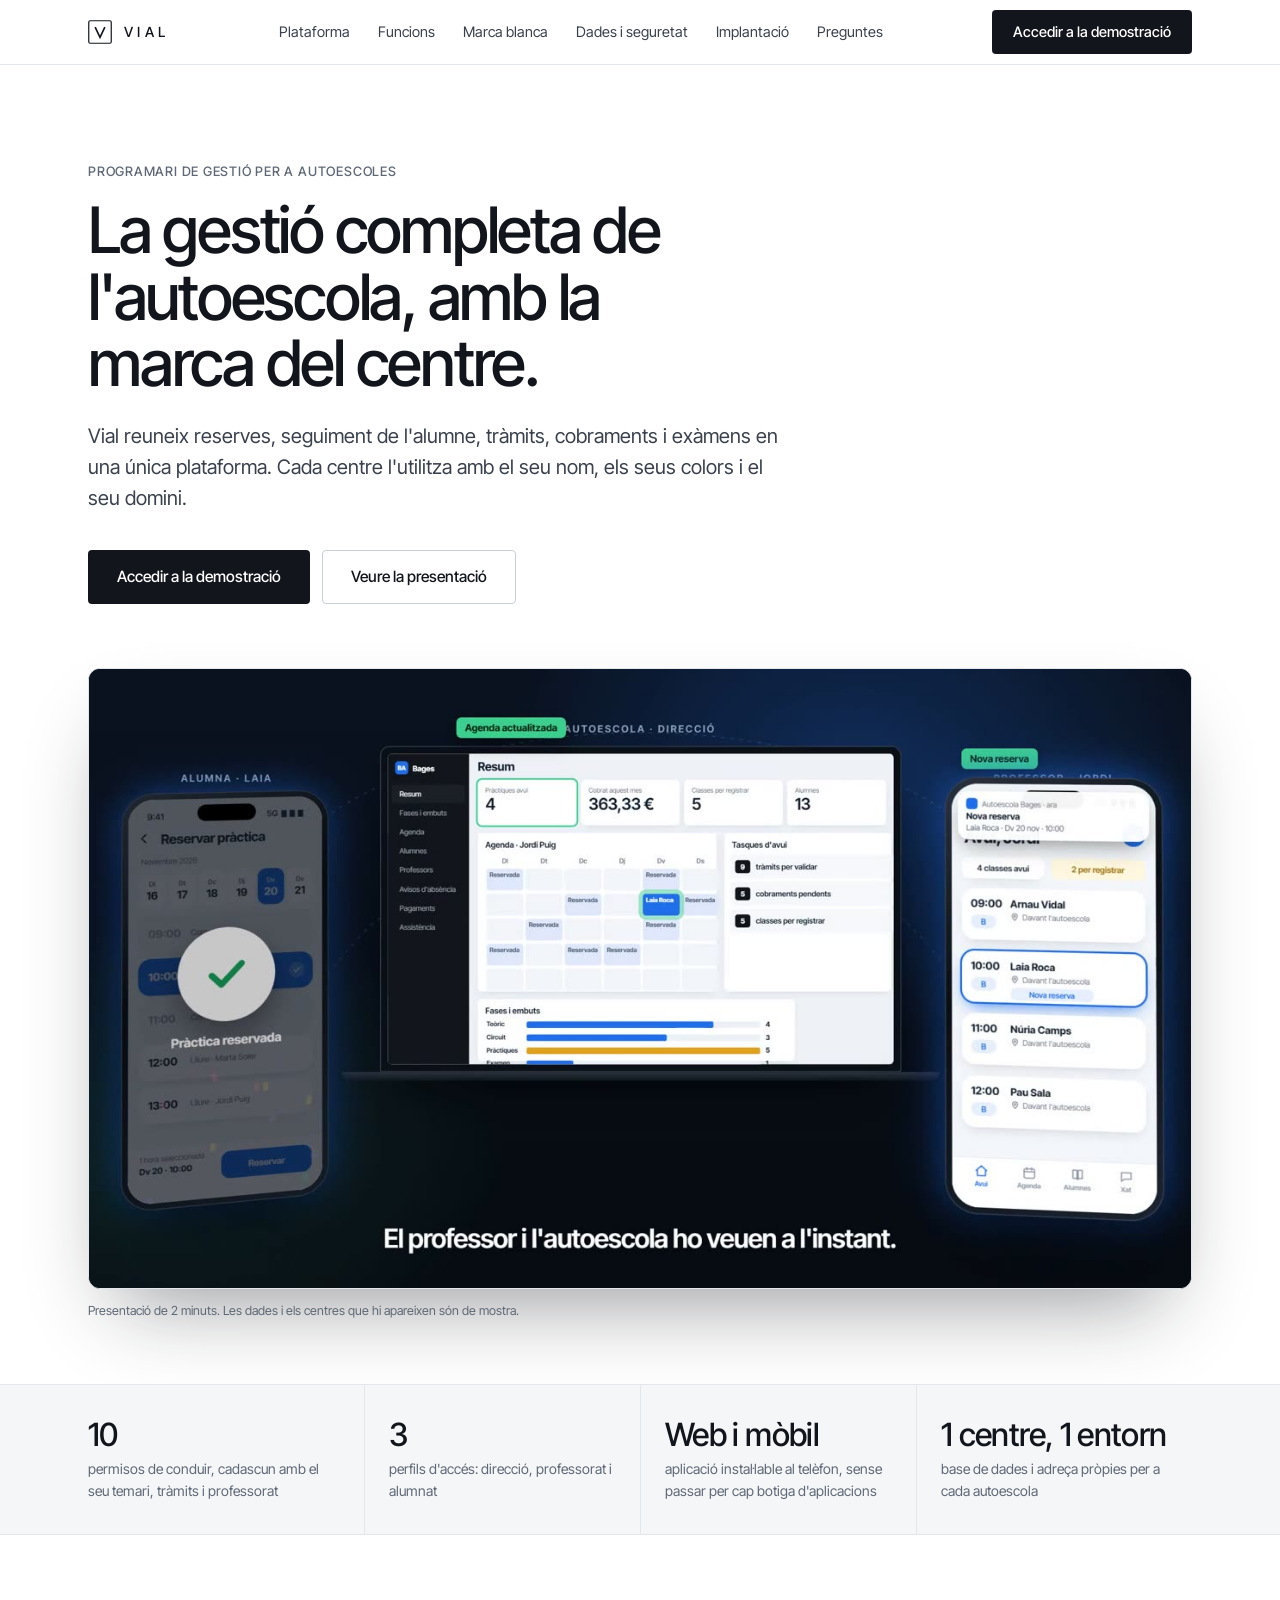
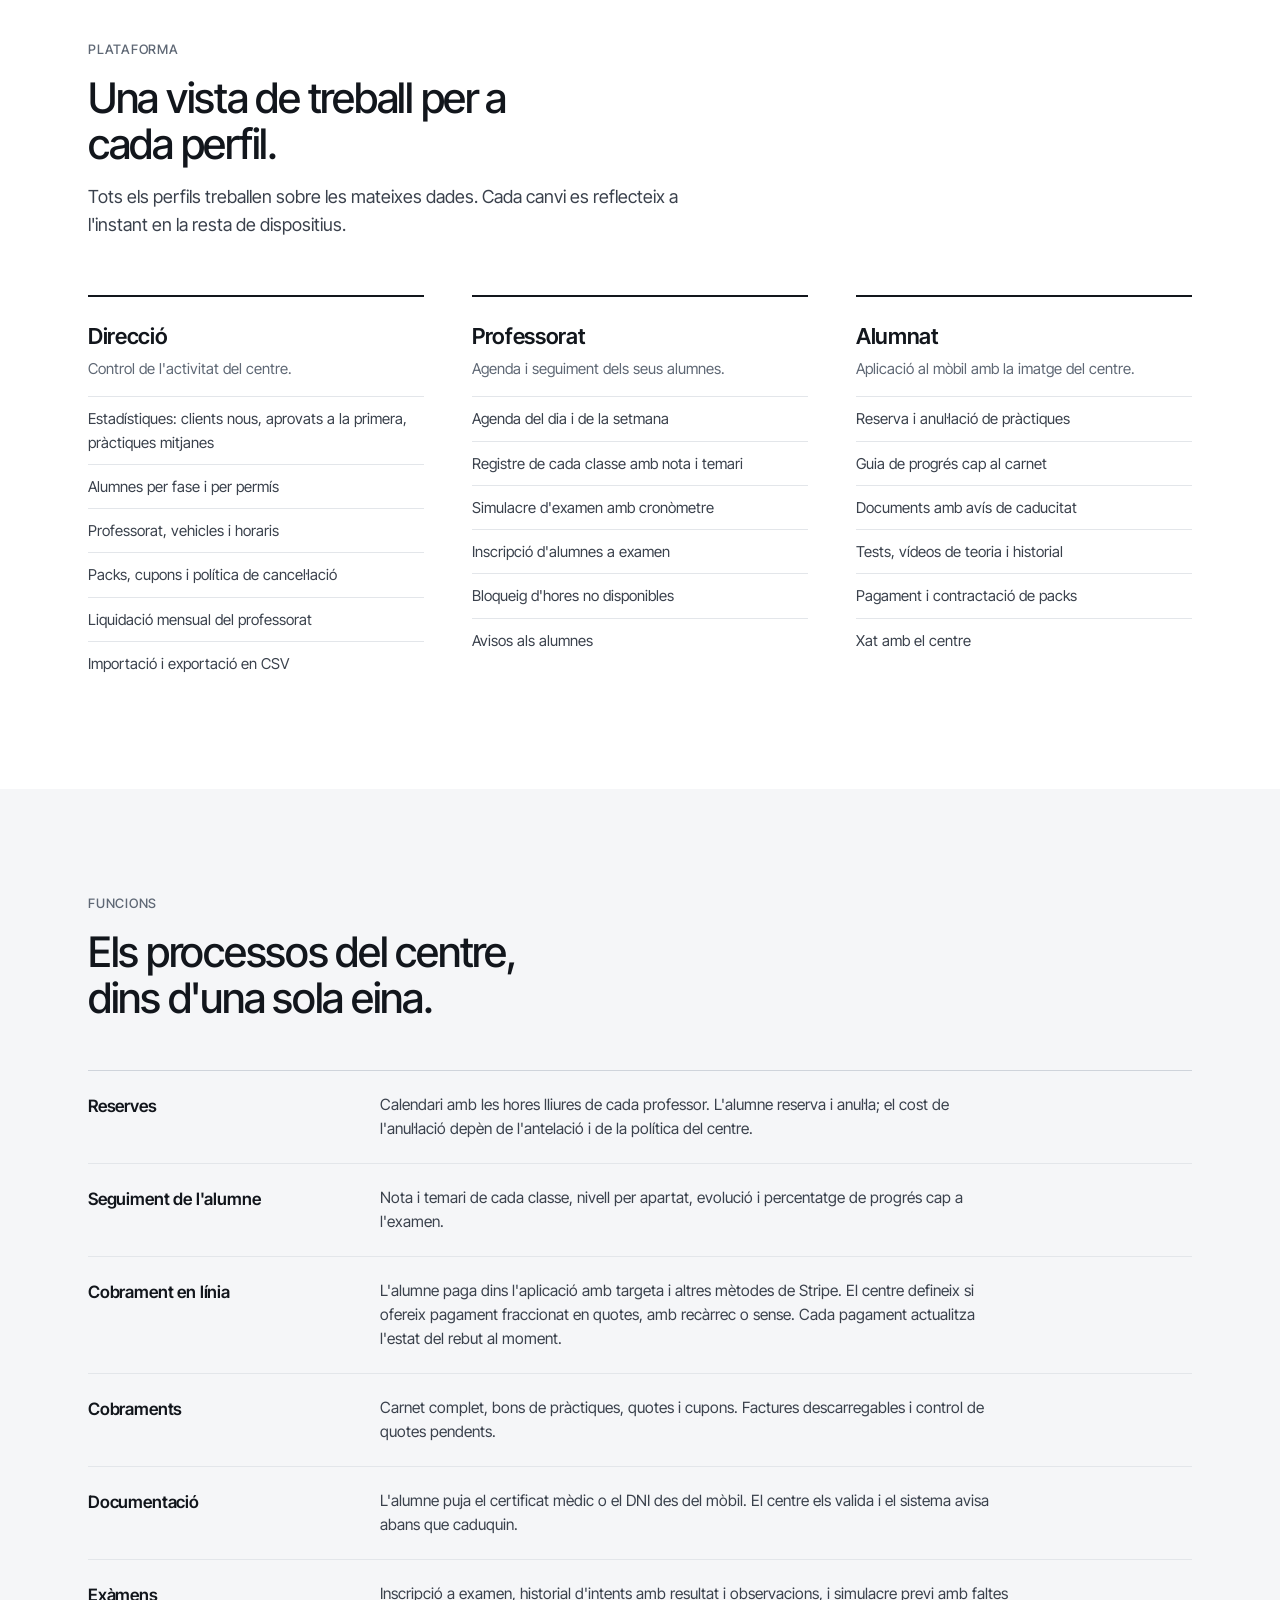
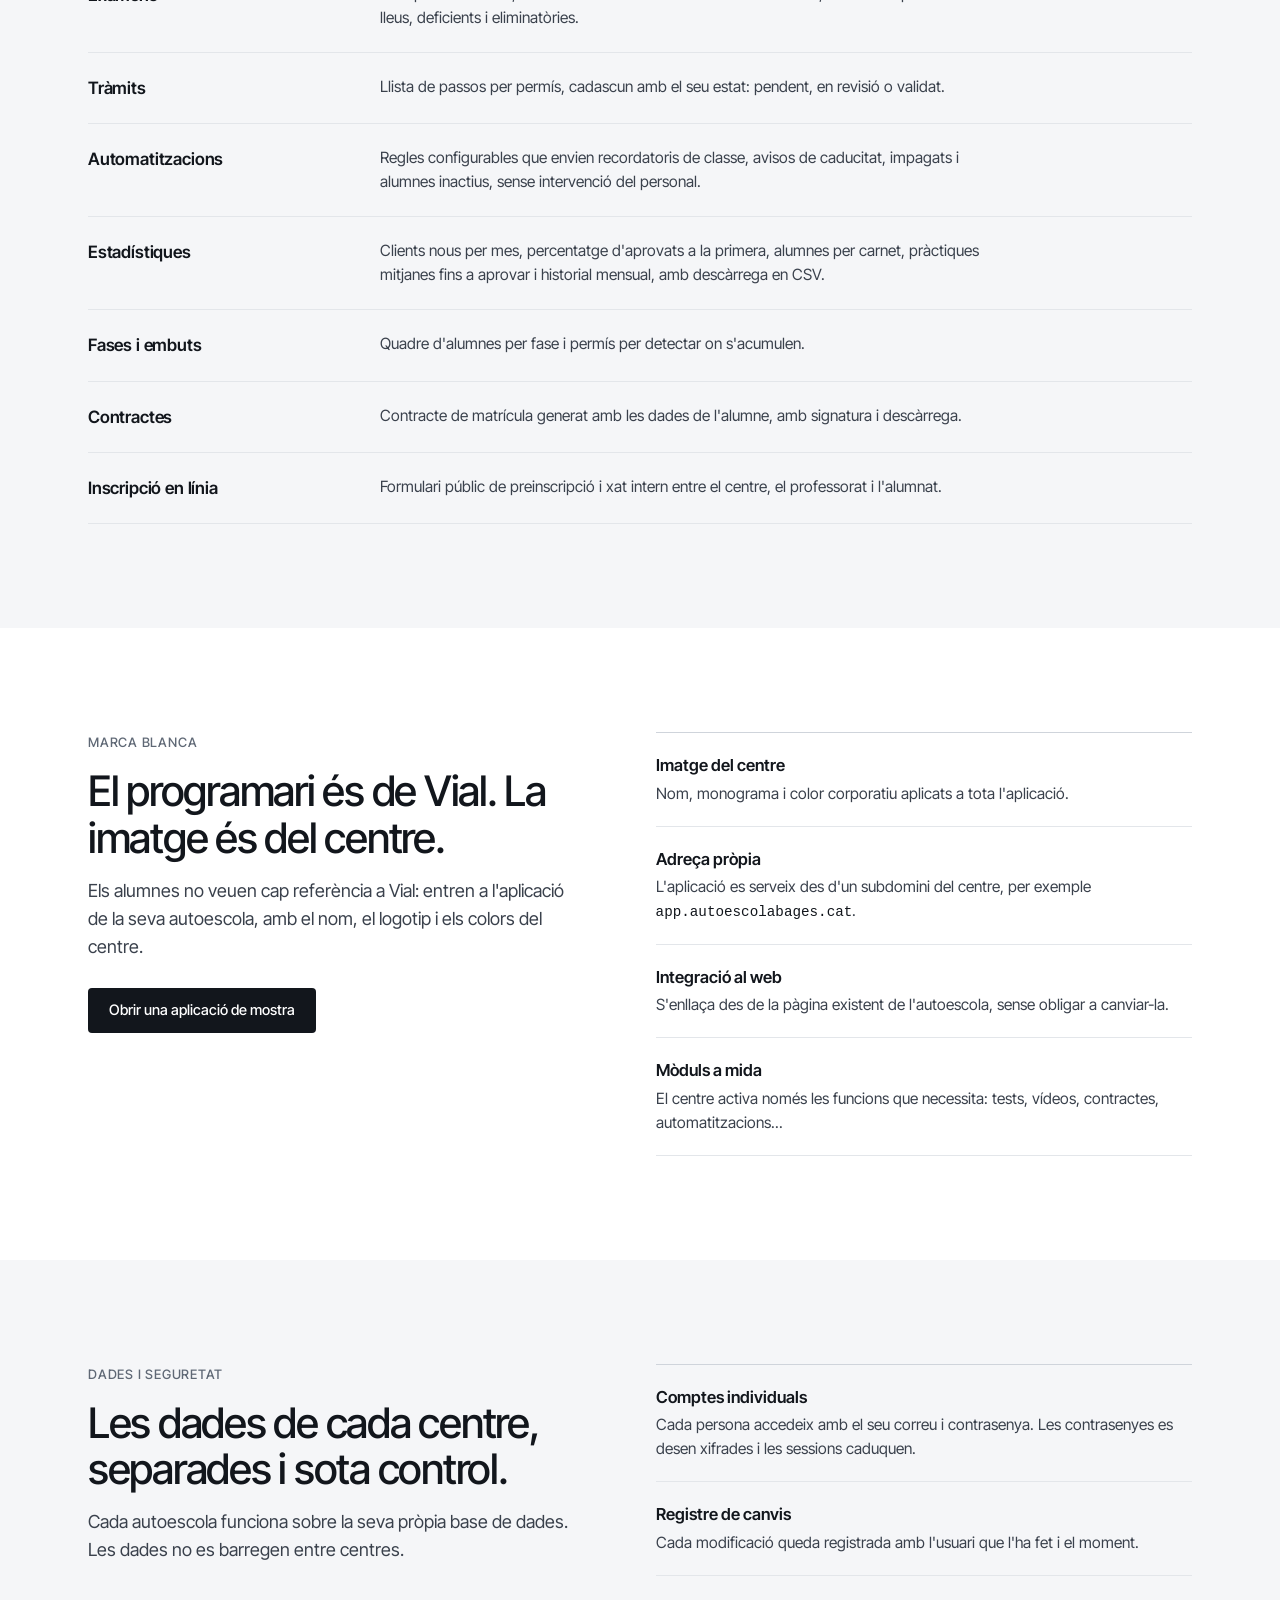
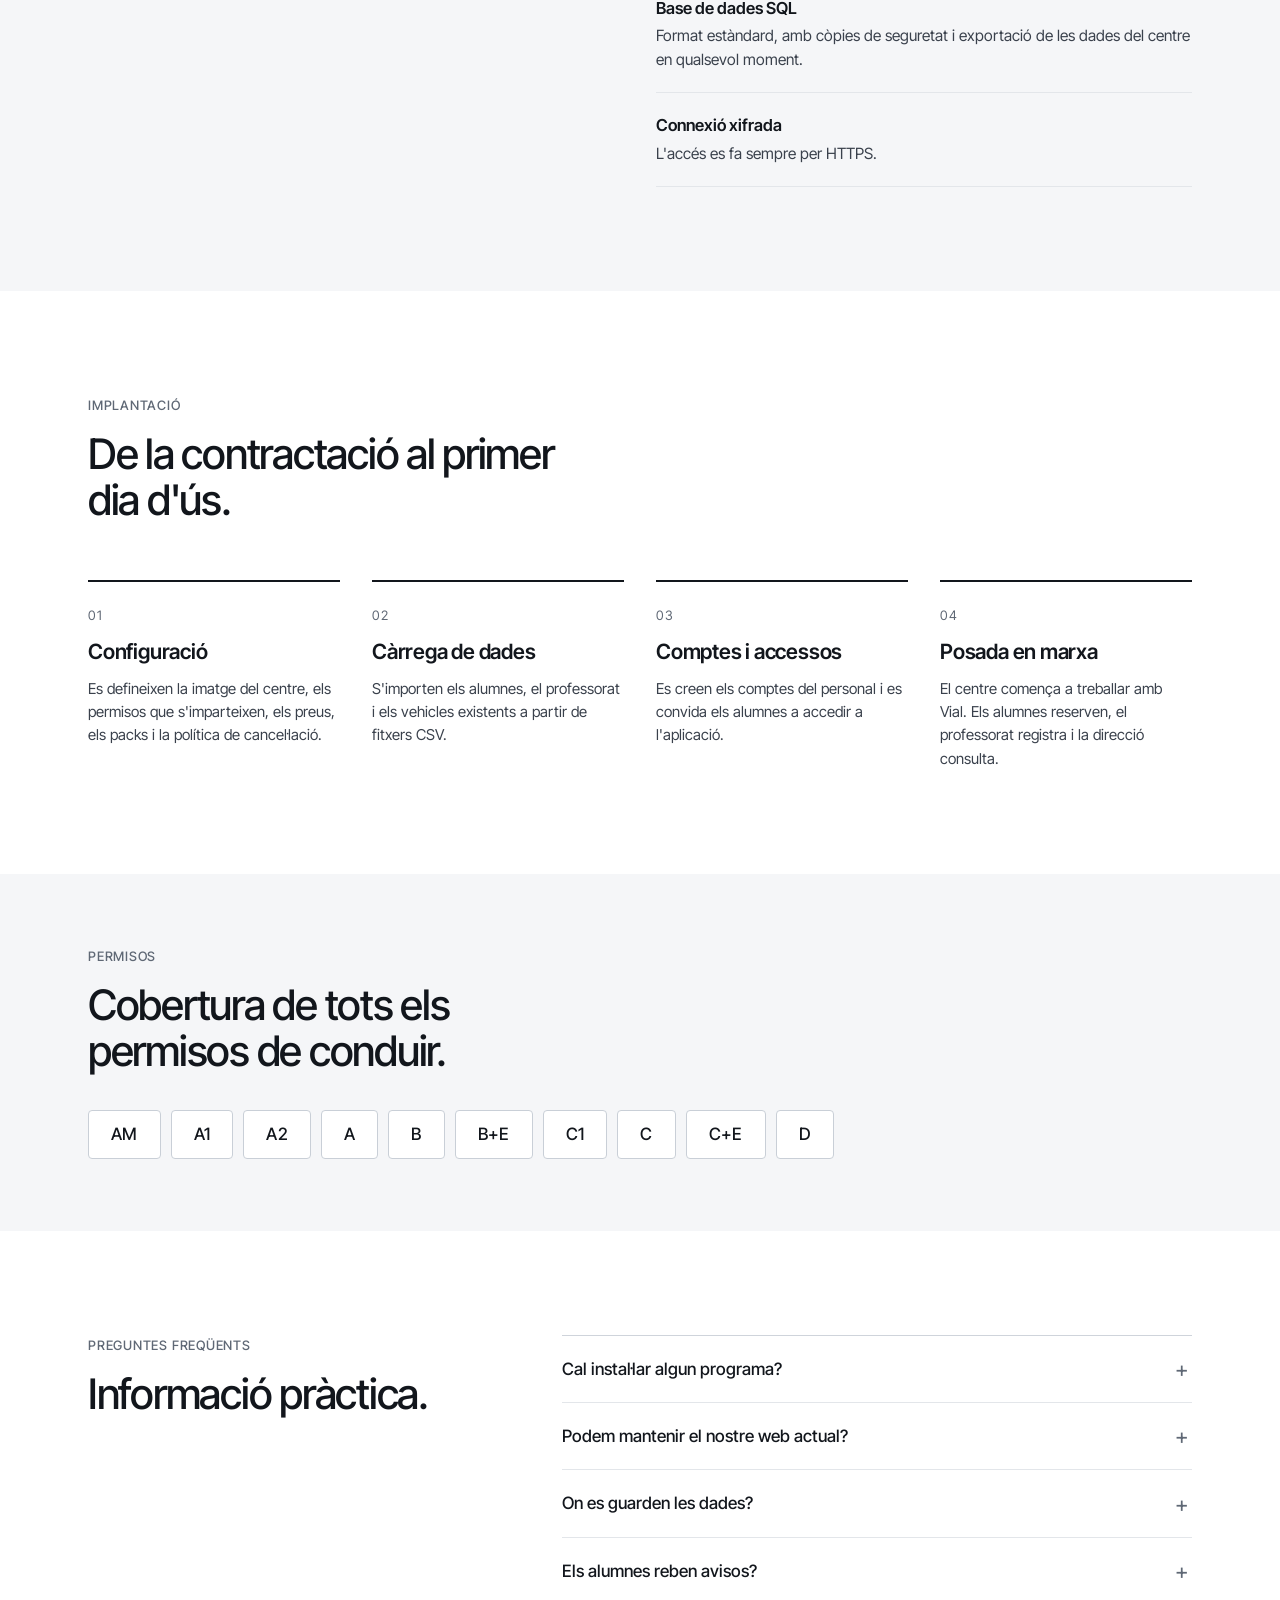
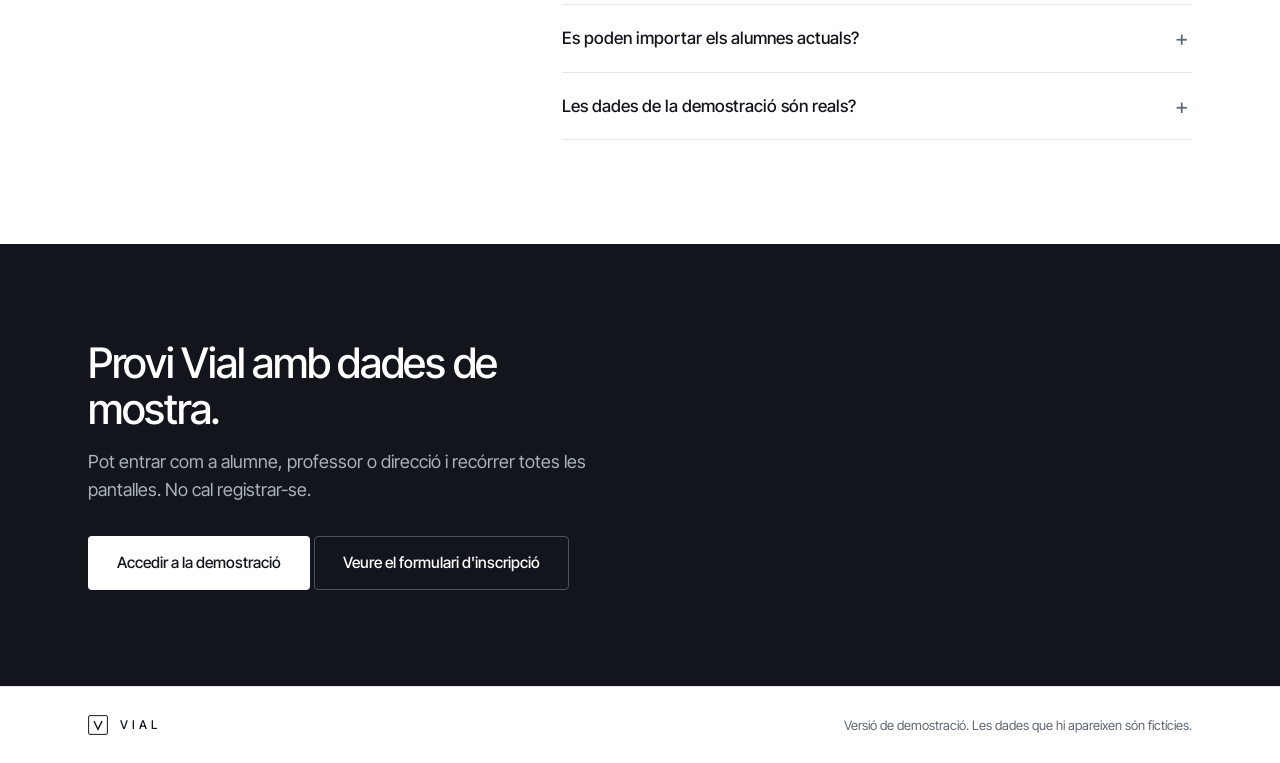
==== commit 1537154c: "Estadístiques de direcció, cobrament en línia amb Stripe i finançament configurable Co-Authored-By: " ====
--- a/index.html
+++ b/index.html
@@ -72,7 +72,7 @@
       <article>
         <h3>Direcció</h3>
         <p>Control de l'activitat del centre.</p>
-        <ul><li>Ingressos, matrícules i ocupació de la setmana</li><li>Alumnes per fase i per permís</li><li>Professorat, vehicles i horaris</li><li>Packs, cupons i política de cancel·lació</li><li>Liquidació mensual del professorat</li><li>Importació i exportació en CSV</li></ul>
+        <ul><li>Estadístiques: clients nous, aprovats a la primera, pràctiques mitjanes</li><li>Alumnes per fase i per permís</li><li>Professorat, vehicles i horaris</li><li>Packs, cupons i política de cancel·lació</li><li>Liquidació mensual del professorat</li><li>Importació i exportació en CSV</li></ul>
       </article>
       <article>
         <h3>Professorat</h3>
@@ -95,12 +95,14 @@
     <dl class="rows">
       <div><dt>Reserves</dt><dd>Calendari amb les hores lliures de cada professor. L'alumne reserva i anul·la; el cost de l'anul·lació depèn de l'antelació i de la política del centre.</dd></div>
       <div><dt>Seguiment de l'alumne</dt><dd>Nota i temari de cada classe, nivell per apartat, evolució i percentatge de progrés cap a l'examen.</dd></div>
-      <div><dt>Cobraments</dt><dd>Carnet complet, bons de pràctiques, quotes fraccionades i cupons. Factures descarregables i control de quotes pendents.</dd></div>
+      <div><dt>Cobrament en línia</dt><dd>L'alumne paga dins l'aplicació amb targeta i altres mètodes de Stripe. El centre defineix si ofereix pagament fraccionat en quotes, amb recàrrec o sense. Cada pagament actualitza l'estat del rebut al moment.</dd></div>
+      <div><dt>Cobraments</dt><dd>Carnet complet, bons de pràctiques, quotes i cupons. Factures descarregables i control de quotes pendents.</dd></div>
       <div><dt>Documentació</dt><dd>L'alumne puja el certificat mèdic o el DNI des del mòbil. El centre els valida i el sistema avisa abans que caduquin.</dd></div>
       <div><dt>Exàmens</dt><dd>Inscripció a examen, historial d'intents amb resultat i observacions, i simulacre previ amb faltes lleus, deficients i eliminatòries.</dd></div>
       <div><dt>Tràmits</dt><dd>Llista de passos per permís, cadascun amb el seu estat: pendent, en revisió o validat.</dd></div>
       <div><dt>Automatitzacions</dt><dd>Regles configurables que envien recordatoris de classe, avisos de caducitat, impagats i alumnes inactius, sense intervenció del personal.</dd></div>
-      <div><dt>Informes</dt><dd>Quadre d'alumnes per fase i permís per detectar acumulacions, amb descàrrega de dades en CSV.</dd></div>
+      <div><dt>Estadístiques</dt><dd>Clients nous per mes, percentatge d'aprovats a la primera, alumnes per carnet, pràctiques mitjanes fins a aprovar i historial mensual, amb descàrrega en CSV.</dd></div>
+      <div><dt>Fases i embuts</dt><dd>Quadre d'alumnes per fase i permís per detectar on s'acumulen.</dd></div>
       <div><dt>Contractes</dt><dd>Contracte de matrícula generat amb les dades de l'alumne, amb signatura i descàrrega.</dd></div>
       <div><dt>Inscripció en línia</dt><dd>Formulari públic de preinscripció i xat intern entre el centre, el professorat i l'alumnat.</dd></div>
     </dl>
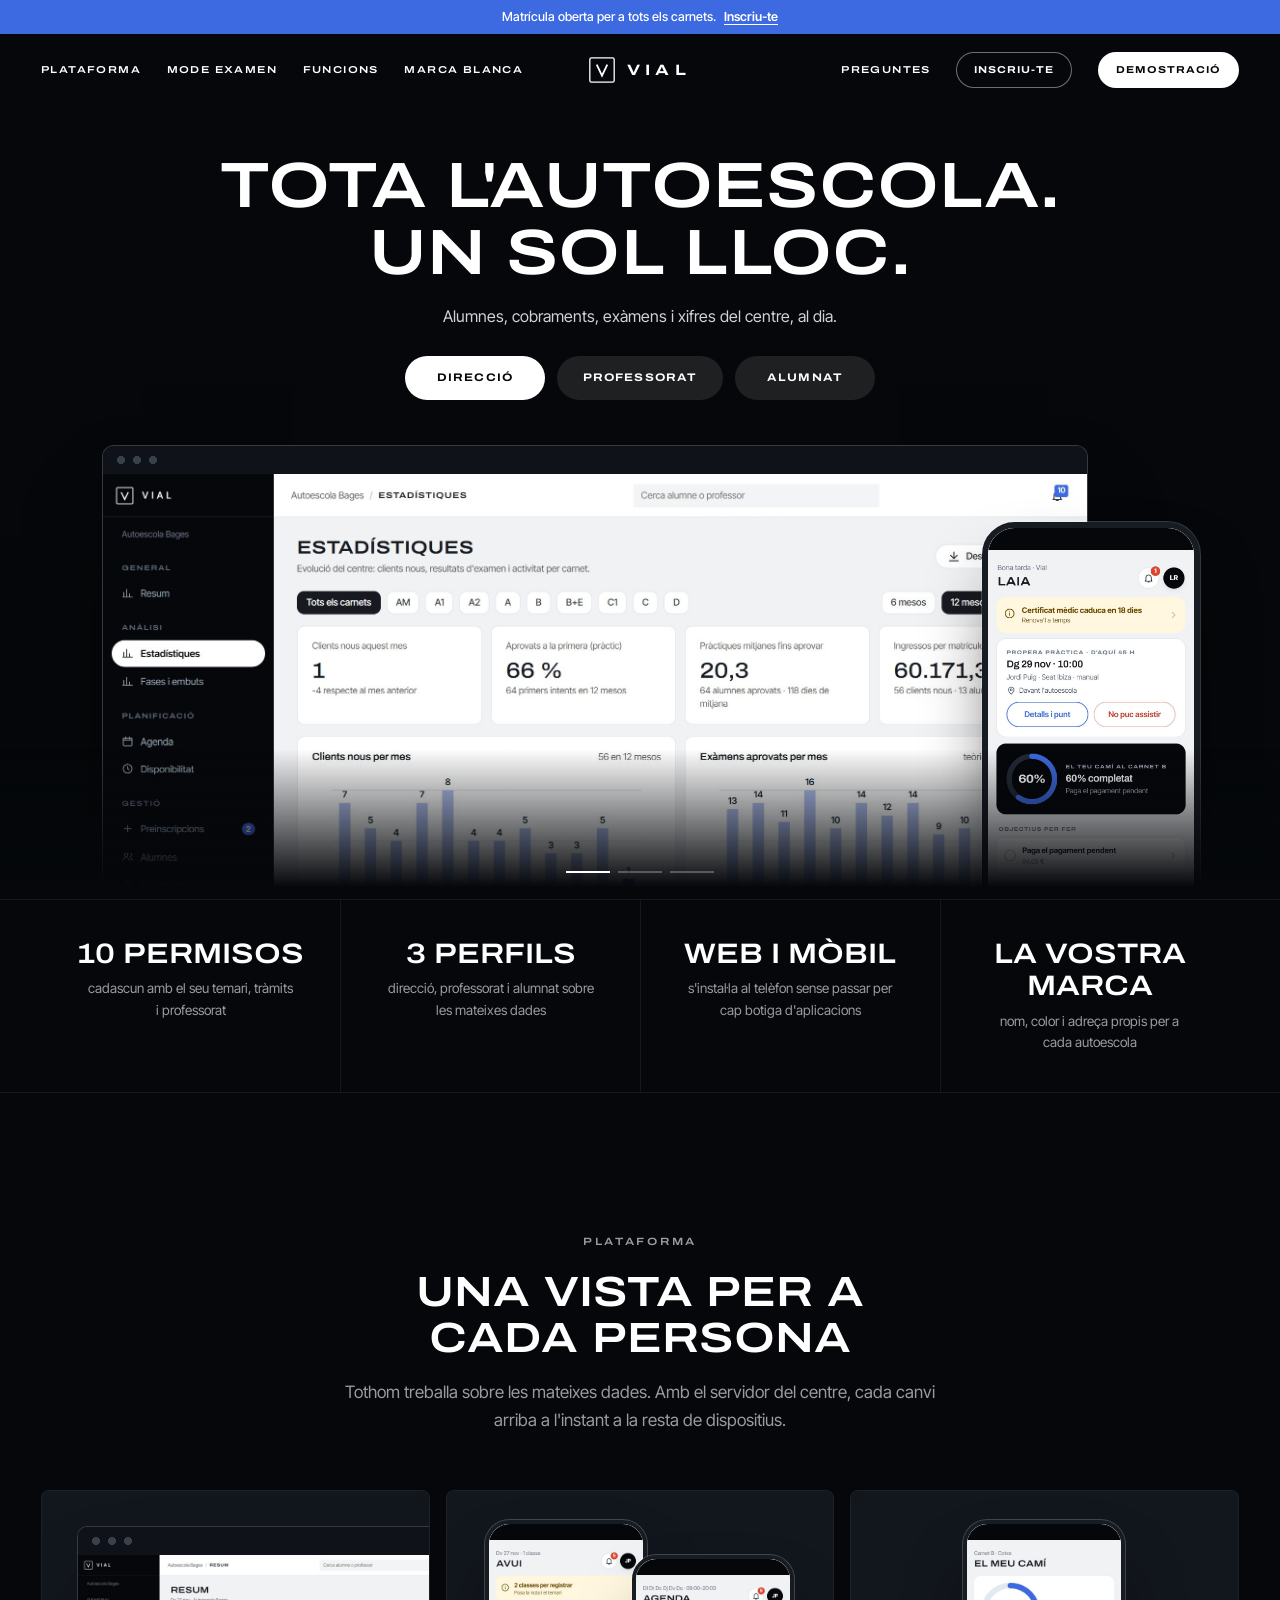
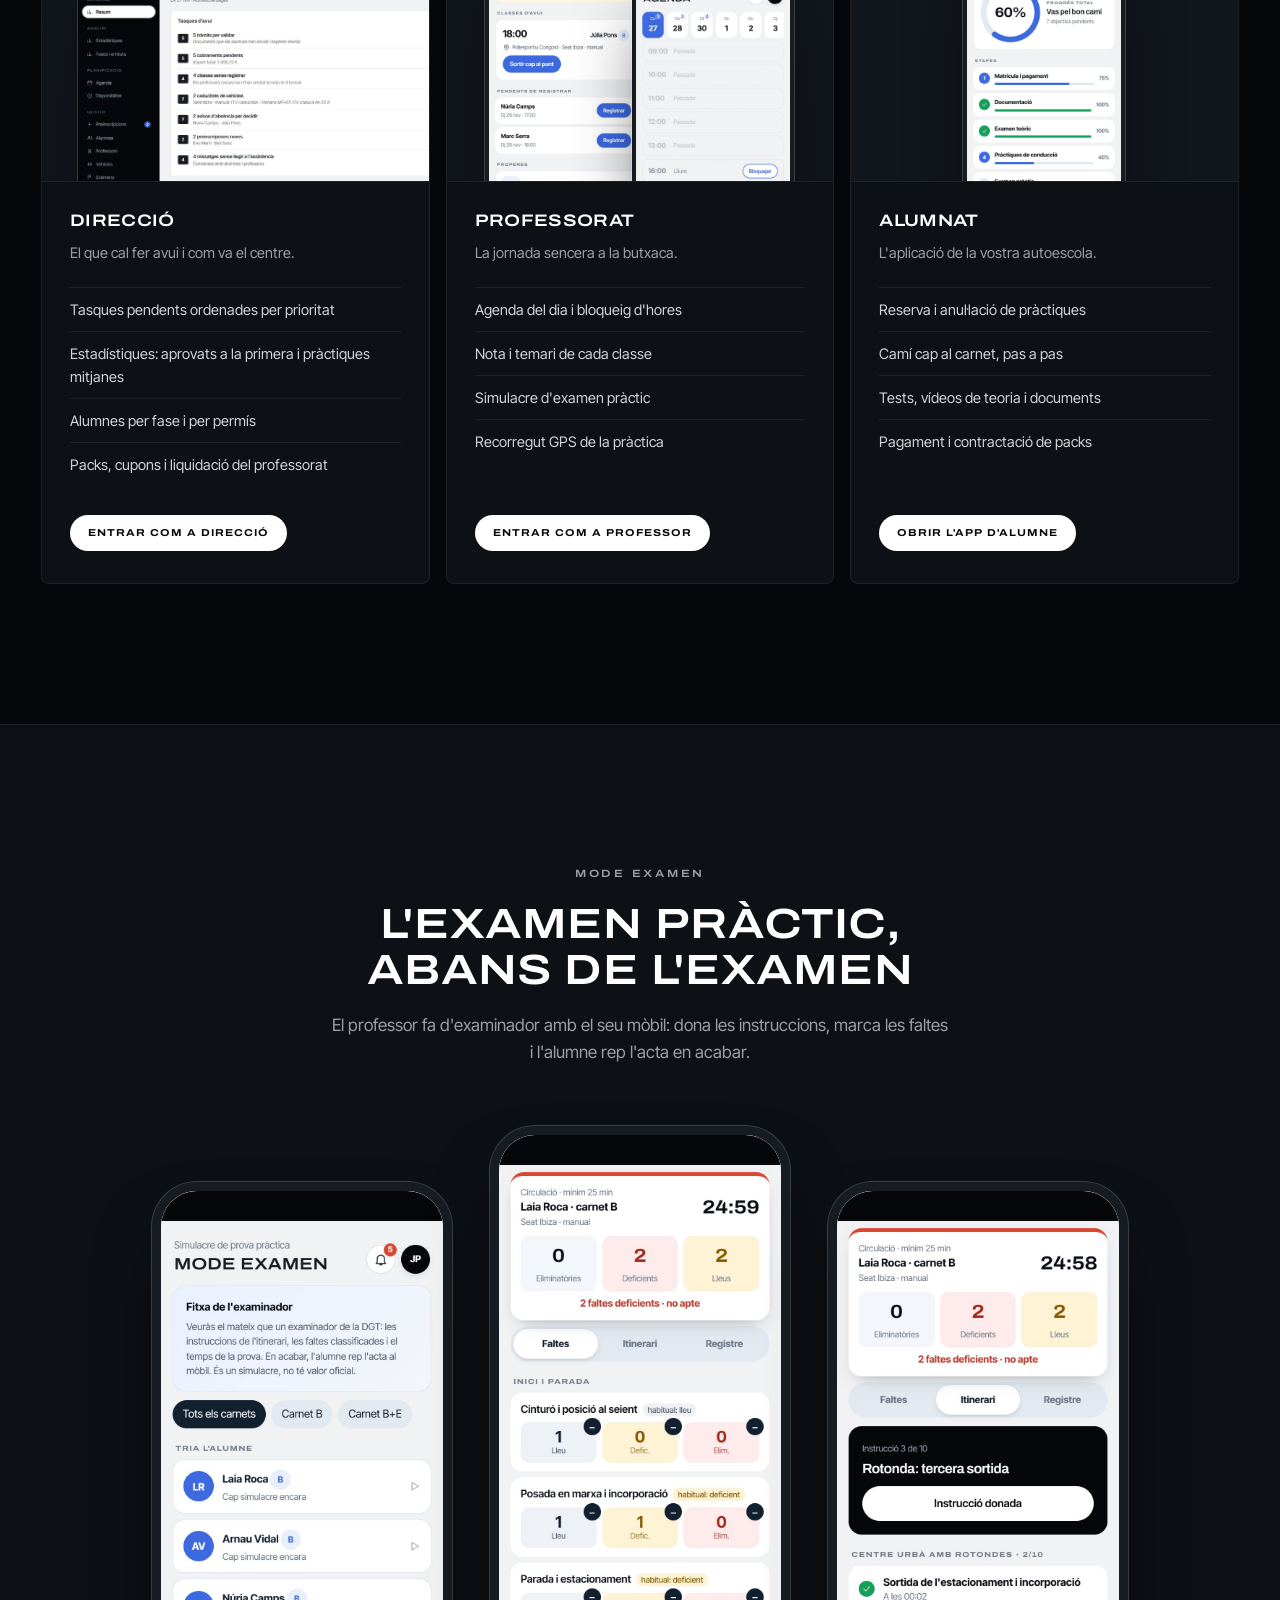
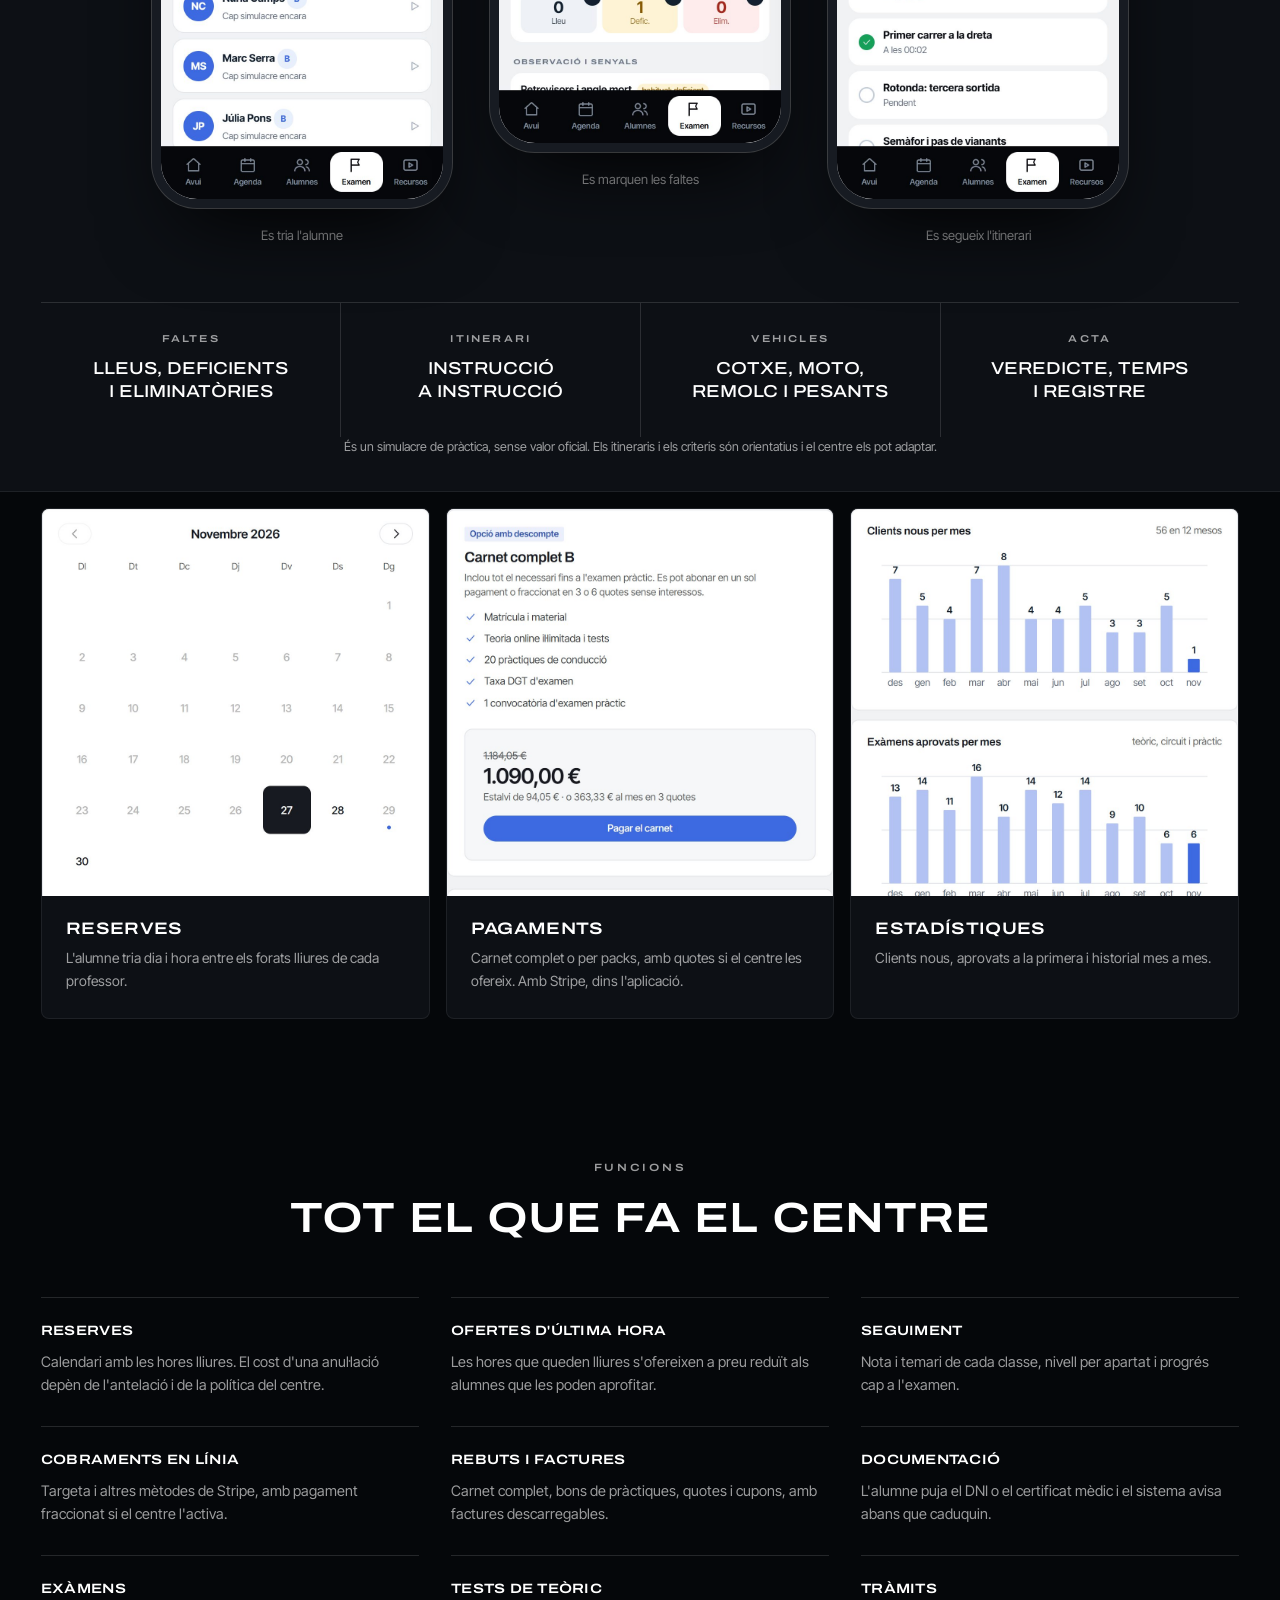
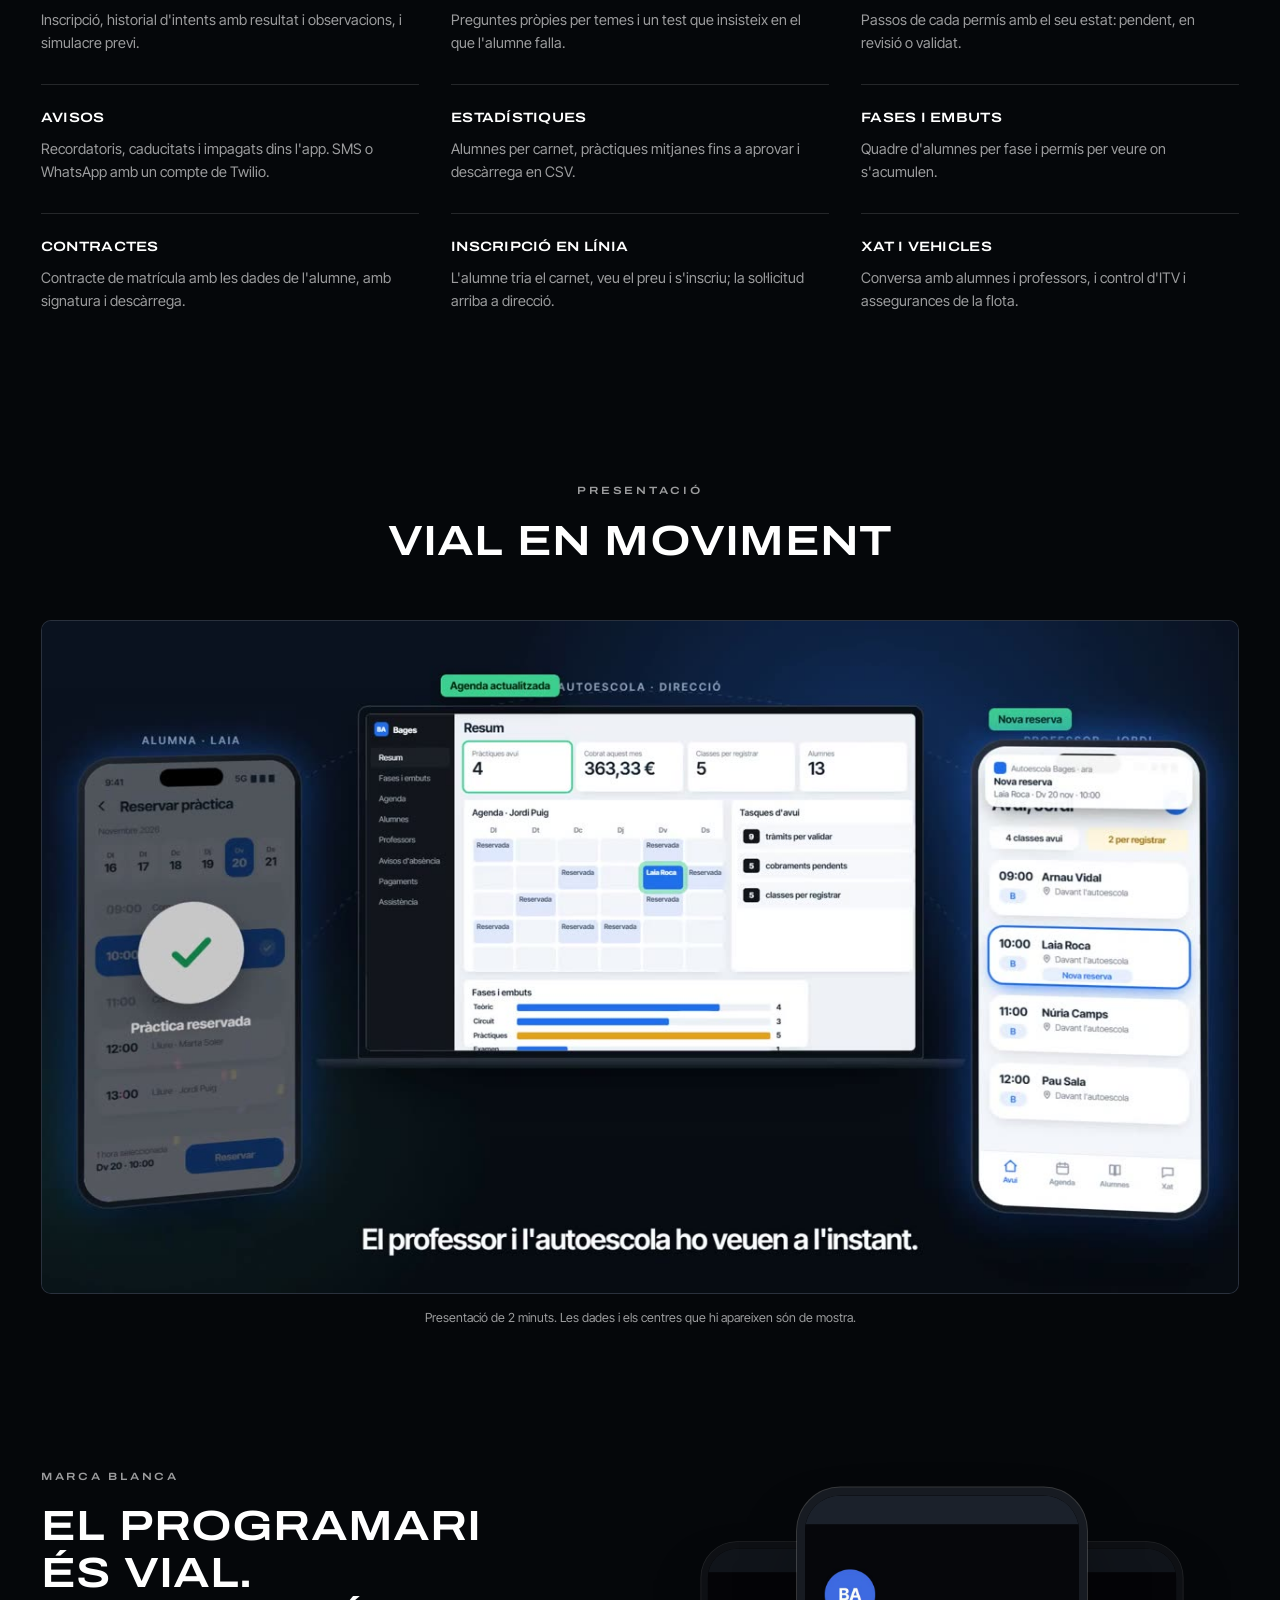
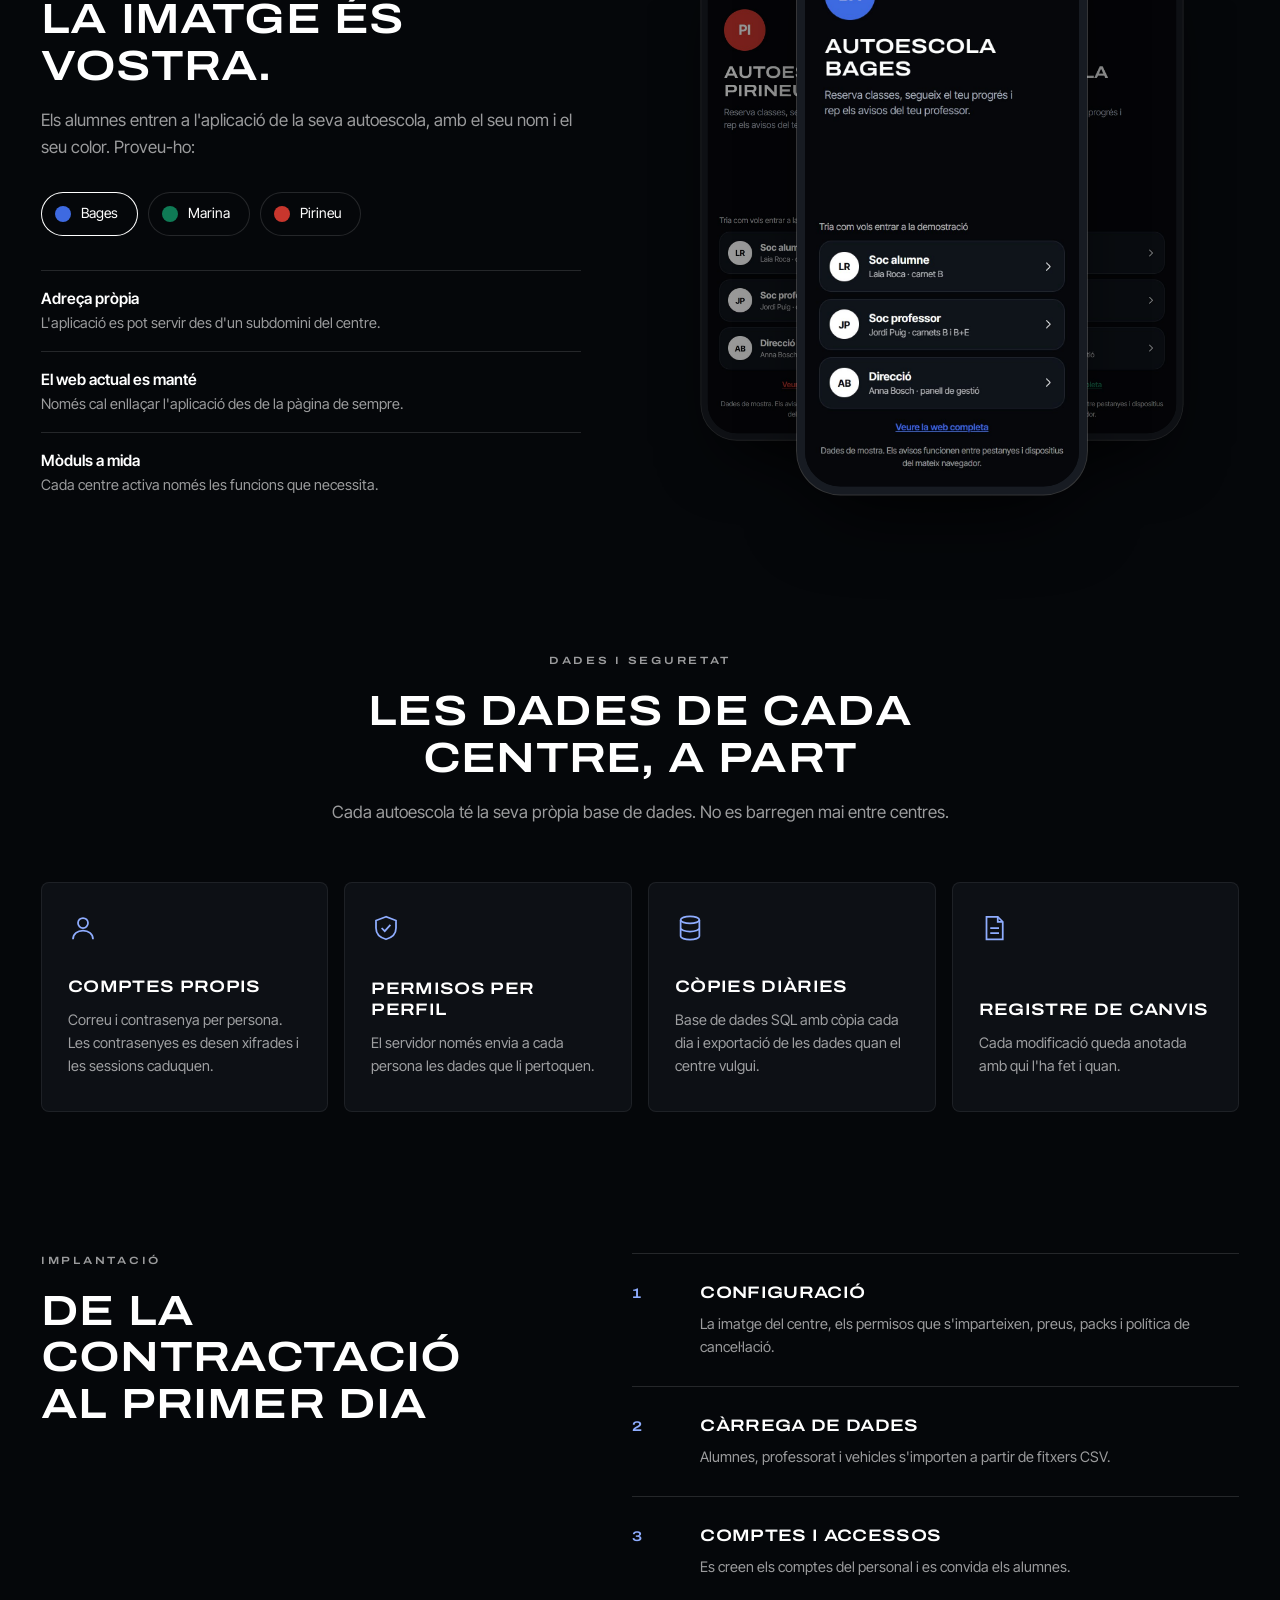
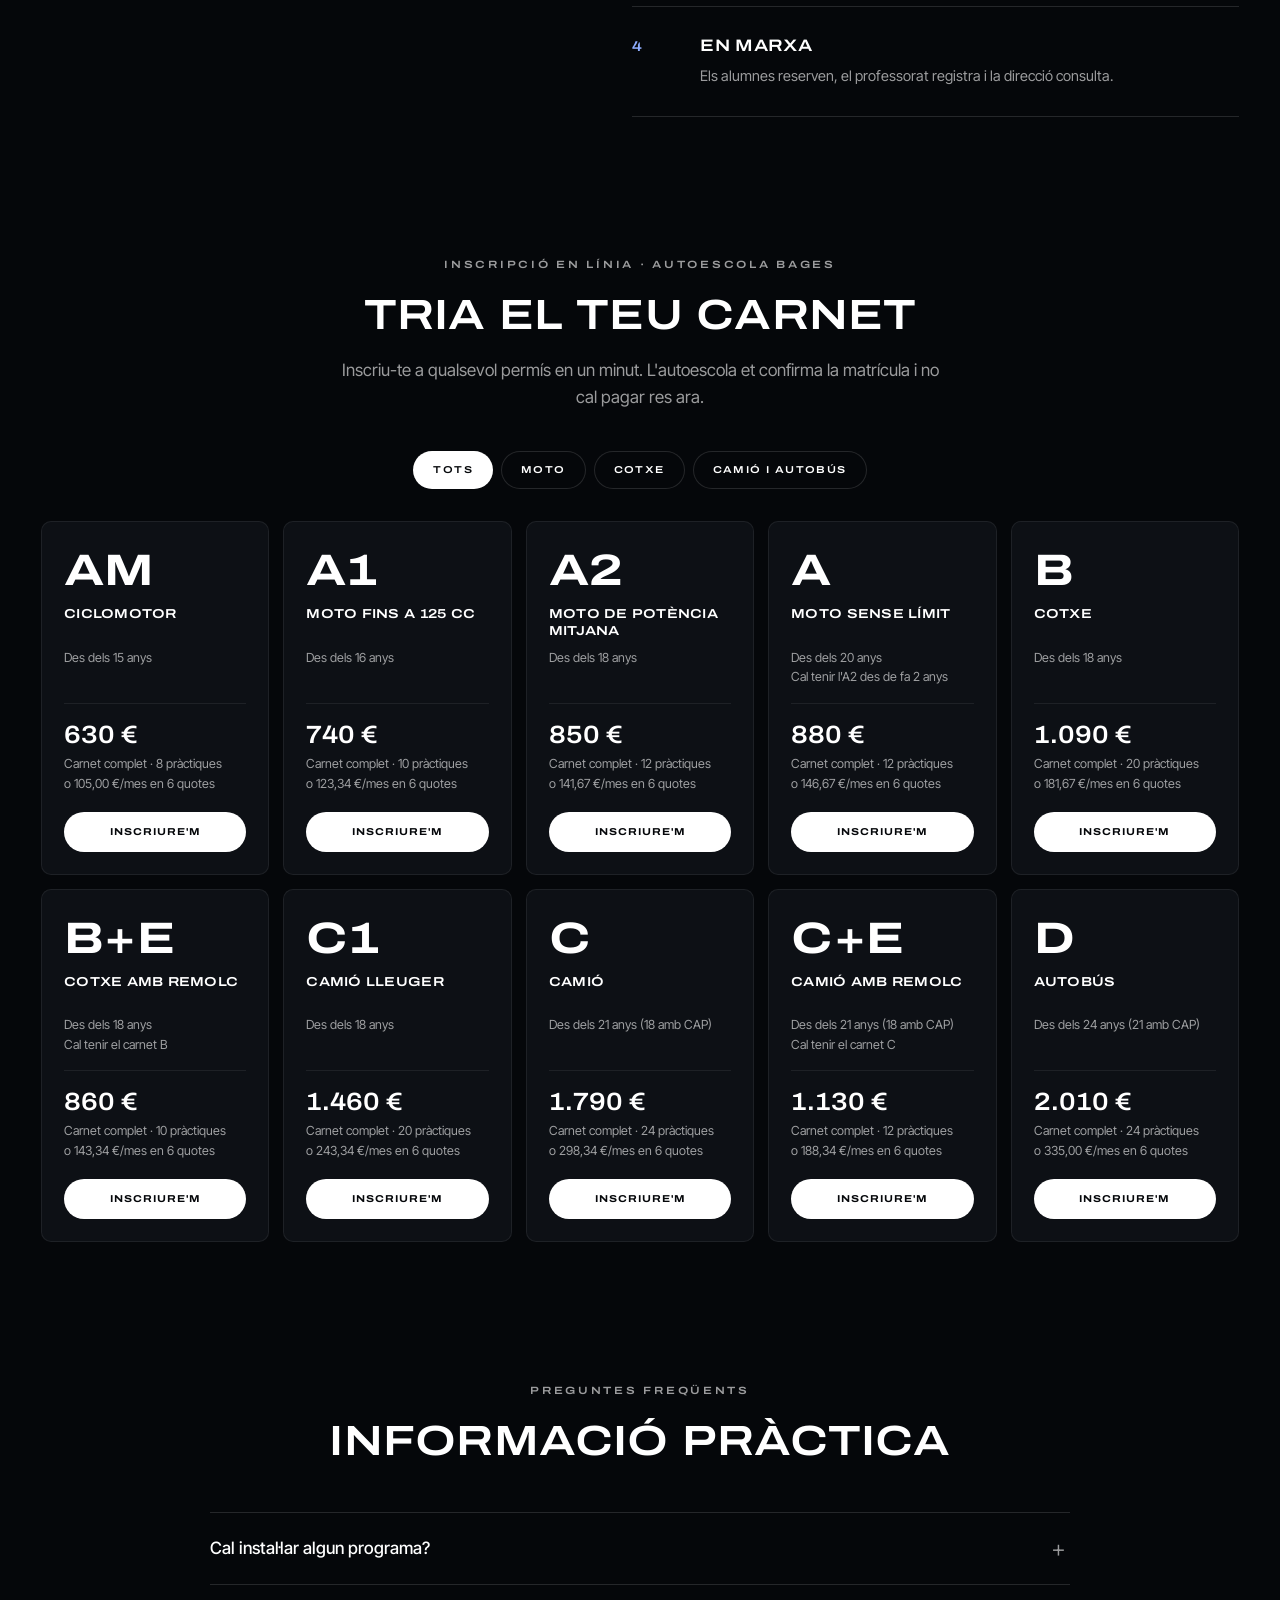
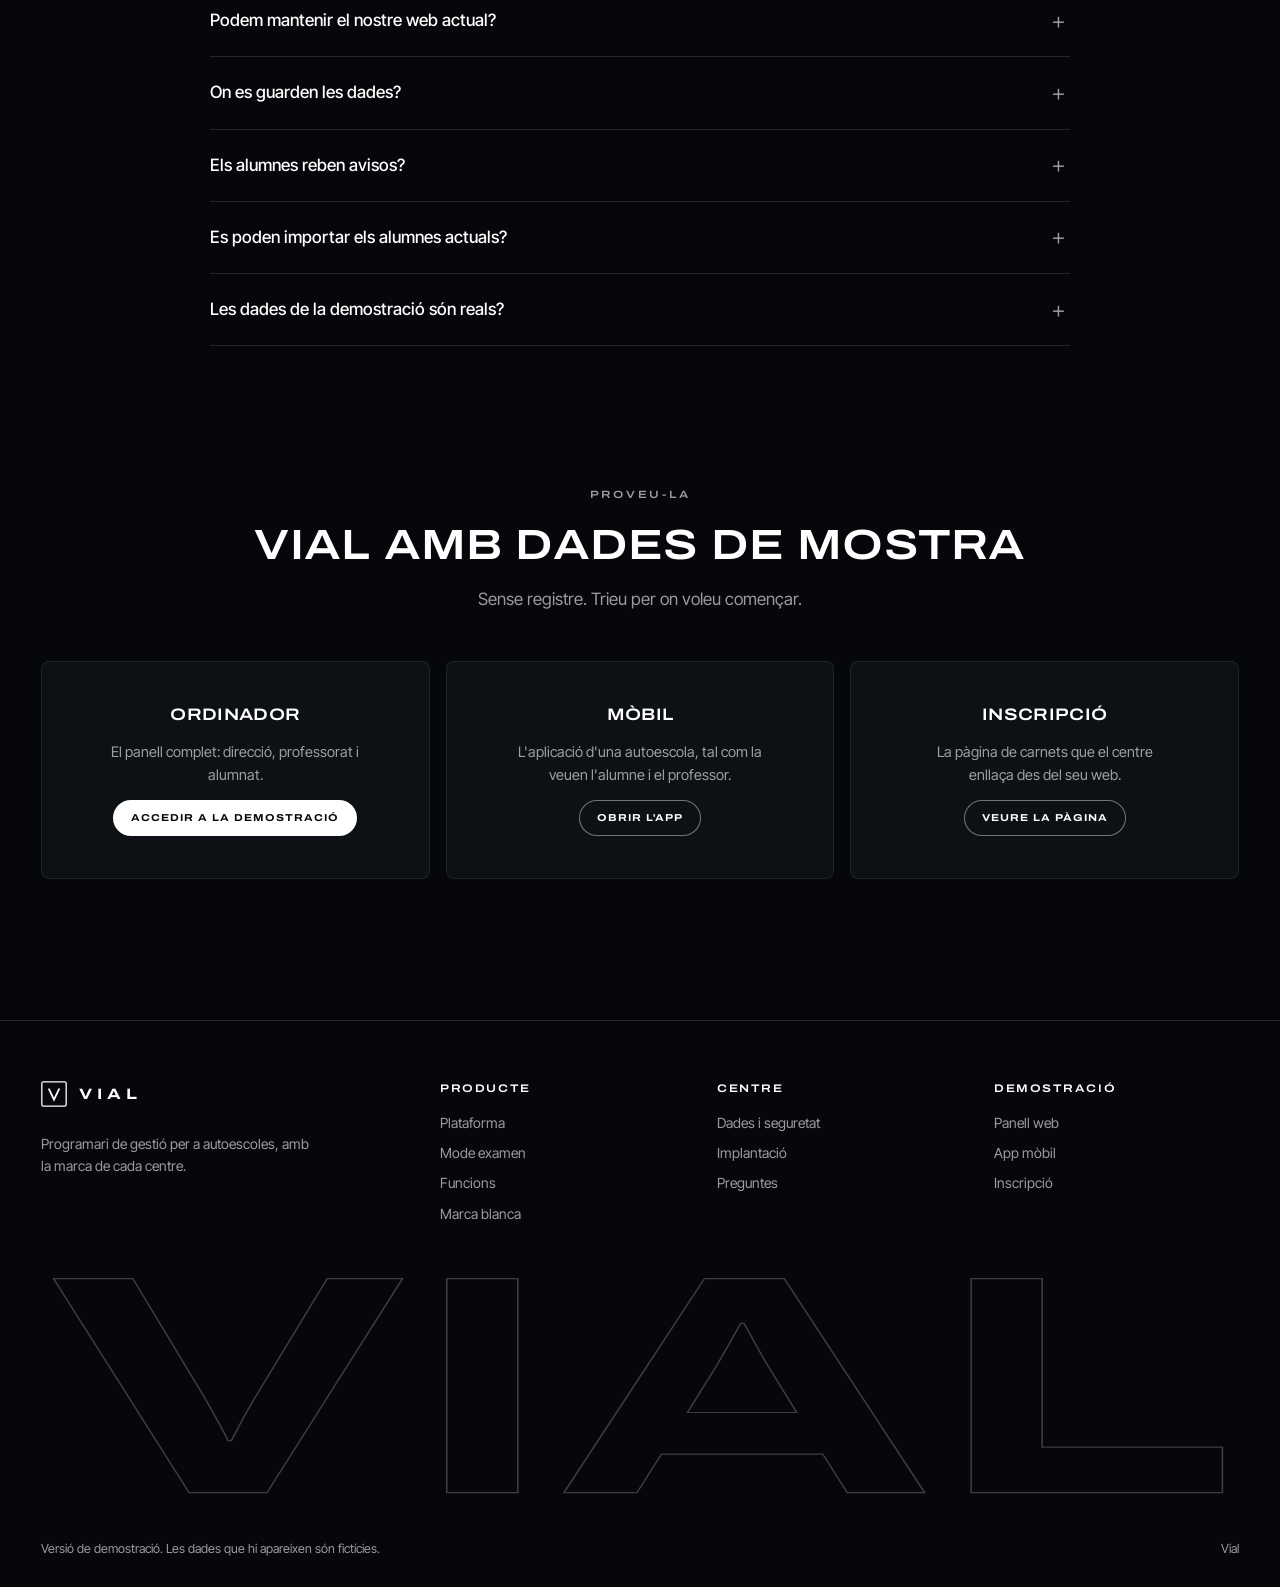
==== commit 07e5250e: "Redisseny de la web i de l'app, i inscripció en línia per carnet Co-Authored-By: Claude Sonnet 5.5 <" ====
--- a/index.html
+++ b/index.html
@@ -5,195 +5,328 @@
 <meta name="viewport" content="width=device-width,initial-scale=1">
 <title>Vial · Programari de gestió per a autoescoles</title>
 <meta name="description" content="Vial és el programari de gestió per a autoescoles: reserves, seguiment de l'alumne, tràmits, cobraments i exàmens, amb la marca i el domini de cada centre.">
-<meta name="theme-color" content="#12161c">
+<meta name="theme-color" content="#05070a">
 <link rel="icon" href="data:image/svg+xml,%3Csvg xmlns='http://www.w3.org/2000/svg' viewBox='0 0 32 32'%3E%3Cpath fill='%2312202f' fill-rule='evenodd' d='M0 0H32V32H0Z M8 8H12.4L16 17L19.6 8H24L18 24H14Z'/%3E%3C/svg%3E">
 <link rel="preconnect" href="https://fonts.googleapis.com">
 <link rel="preconnect" href="https://fonts.gstatic.com" crossorigin>
-<link href="https://fonts.googleapis.com/css2?family=Inter+Tight:wght@400;500;600&display=swap" rel="stylesheet">
+<link href="https://fonts.googleapis.com/css2?family=Archivo:wdth,wght@100..125,400..700&family=Inter+Tight:wght@400;500;600&display=swap" rel="stylesheet">
+<link rel="preload" as="image" href="media/web/d-direccio.jpg">
 <link rel="stylesheet" href="landing.css">
+<script>document.documentElement.className='js'</script>
 </head>
 <body>
+<a class="skip" href="#plataforma">Saltar al contingut</a>
+
+<div class="topbar"><span>Matrícula oberta<span class="tl"> per a tots els carnets</span>.</span> <a href="#inscripcio">Inscriu-te</a></div>
+
 <header class="nav">
-  <div class="wrap nav-in">
-    <a class="brand" href="#top" aria-label="Vial">
-      <svg viewBox="0 0 32 32" aria-hidden="true"><rect x="1" y="1" width="30" height="30" rx="2" fill="none" stroke="currentColor" stroke-width="1.6"/><path d="M9.5 9.5 16 23l6.5-13.5" fill="none" stroke="currentColor" stroke-width="2.2"/></svg>
-      <span>VIAL</span>
-    </a>
-    <nav aria-label="Seccions">
-      <a href="#plataforma">Plataforma</a>
-      <a href="#funcions">Funcions</a>
-      <a href="#marca-blanca">Marca blanca</a>
-      <a href="#seguretat">Dades i seguretat</a>
-      <a href="#implantacio">Implantació</a>
-      <a href="#preguntes">Preguntes</a>
-    </nav>
-    <a class="btn dark" href="app.html">Accedir a la demostració</a>
+  <nav class="nav__links" aria-label="Seccions">
+    <a href="#plataforma">Plataforma</a>
+    <a href="#examen">Mode examen</a>
+    <a href="#funcions">Funcions</a>
+    <a href="#marca-blanca">Marca blanca</a>
+  </nav>
+  <button class="nav__burger" aria-label="Menú" aria-expanded="false" aria-controls="drawer"><i></i><i></i></button>
+  <a class="brand" href="#top" aria-label="Vial">
+    <svg viewBox="0 0 32 32" aria-hidden="true"><rect x="1" y="1" width="30" height="30" rx="2" fill="none" stroke="currentColor" stroke-width="1.6"/><path d="M9.5 9.5 16 23l6.5-13.5" fill="none" stroke="currentColor" stroke-width="2.2"/></svg>
+    <span>VIAL</span>
+  </a>
+  <div class="nav__right">
+    <a href="#preguntes">Preguntes</a>
+    <a class="pill pill--small pill--ghost nav__enr" href="#inscripcio">Inscriu-te</a>
+    <a class="pill pill--small" href="app.html">Demostració</a>
   </div>
 </header>
 
+<div class="drawer" id="drawer" hidden>
+  <a href="#plataforma">Plataforma</a>
+  <a href="#examen">Mode examen</a>
+  <a href="#funcions">Funcions</a>
+  <a href="#marca-blanca">Marca blanca</a>
+  <a href="#seguretat">Dades i seguretat</a>
+  <a href="#preguntes">Preguntes</a>
+  <a href="#inscripcio">Inscripció als carnets</a>
+  <a class="pill pill--block" href="app.html">Accedir a la demostració</a>
+</div>
+
 <main id="top">
-<section class="hero">
-  <div class="wrap">
-    <p class="kicker">Programari de gestió per a autoescoles</p>
-    <h1>La gestió completa de l'autoescola, amb la marca del centre.</h1>
-    <p class="lead">Vial reuneix reserves, seguiment de l'alumne, tràmits, cobraments i exàmens en una única plataforma. Cada centre l'utilitza amb el seu nom, els seus colors i el seu domini.</p>
-    <div class="cta">
-      <a class="btn dark lg" href="app.html">Accedir a la demostració</a>
-      <a class="btn line lg" href="#video">Veure la presentació</a>
-    </div>
-  </div>
-
-  <div class="wrap" id="video">
-    <div class="player">
-      <video id="vv" autoplay muted loop playsinline preload="auto" disablepictureinpicture controlslist="nodownload noplaybackrate" poster="media/vial-animacio-poster.jpg" aria-label="Presentació de Vial">
-        <source src="media/vial-animacio.mp4" type="video/mp4">
-        El navegador no pot reproduir el vídeo.
-      </video>
-    </div>
-    <p class="note">Presentació de 2 minuts. Les dades i els centres que hi apareixen són de mostra.</p>
-  </div>
-</section>
-
-<section class="band">
-  <div class="wrap facts">
-    <div><strong>10</strong><span>permisos de conduir, cadascun amb el seu temari, tràmits i professorat</span></div>
-    <div><strong>3</strong><span>perfils d'accés: direcció, professorat i alumnat</span></div>
-    <div><strong>Web i mòbil</strong><span>aplicació instal·lable al telèfon, sense passar per cap botiga d'aplicacions</span></div>
-    <div><strong>1 centre, 1 entorn</strong><span>base de dades i adreça pròpies per a cada autoescola</span></div>
-  </div>
-</section>
-
-<section id="plataforma" class="sec">
-  <div class="wrap">
-    <p class="kicker">Plataforma</p>
-    <h2>Una vista de treball per a cada perfil.</h2>
-    <p class="sub">Tots els perfils treballen sobre les mateixes dades. Cada canvi es reflecteix a l'instant en la resta de dispositius.</p>
-    <div class="cols3">
-      <article>
+
+<section class="hero" aria-label="Vial">
+  <div class="hero__text">
+    <h1><span>Tota l'autoescola.</span><span>Un sol lloc.</span></h1>
+    <p class="hero__sub" id="heroSub">Alumnes, cobraments, exàmens i xifres del centre, al dia.</p>
+    <div class="pills" role="group" aria-label="Perfil">
+      <button class="pill is-active" data-slide="0" aria-pressed="true" data-sub="Alumnes, cobraments, exàmens i xifres del centre, al dia.">Direcció</button>
+      <button class="pill" data-slide="1" aria-pressed="false" data-sub="L'agenda, cada classe registrada i el simulacre d'examen, des del mòbil.">Professorat</button>
+      <button class="pill" data-slide="2" aria-pressed="false" data-sub="L'alumne reserva, paga i veu el que li falta per al carnet.">Alumnat</button>
+    </div>
+  </div>
+  <div class="hero__stage">
+    <div class="scene is-active">
+      <figure class="win"><img src="media/web/d-direccio.jpg" width="2040" height="1275" alt="Panell de direcció amb les estadístiques del centre"></figure>
+      <figure class="phone"><div><img src="media/web/m-inici.jpg" width="780" height="1600" alt="Pantalla d'inici de l'alumne al mòbil"></div></figure>
+    </div>
+    <div class="scene">
+      <figure class="win"><img src="media/web/d-professor.jpg" width="2040" height="1275" alt="Agenda del professor a l'ordinador"></figure>
+      <figure class="phone"><div><img src="media/web/m-professor.jpg" width="780" height="1600" alt="Classes del dia del professor al mòbil"></div></figure>
+    </div>
+    <div class="scene scene--trio">
+      <figure class="phone"><div><img src="media/web/m-classes.jpg" width="780" height="1600" alt="Classes fetes amb la nota de cada una"></div></figure>
+      <figure class="phone"><div><img src="media/web/m-inici.jpg" width="780" height="1600" alt="Propera pràctica i progrés de l'alumne"></div></figure>
+      <figure class="phone"><div><img src="media/web/m-guia.jpg" width="780" height="1600" alt="Etapes del camí cap al carnet"></div></figure>
+    </div>
+  </div>
+  <div class="hero__shade" aria-hidden="true"></div>
+  <div class="hero__progress" aria-hidden="true"><i></i><i></i><i></i></div>
+</section>
+
+<dl class="facts">
+  <div><dt>10 permisos</dt><dd>cadascun amb el seu temari, tràmits i professorat</dd></div>
+  <div><dt>3 perfils</dt><dd>direcció, professorat i alumnat sobre les mateixes dades</dd></div>
+  <div><dt>Web i mòbil</dt><dd>s'instal·la al telèfon sense passar per cap botiga d'aplicacions</dd></div>
+  <div><dt>La vostra marca</dt><dd>nom, color i adreça propis per a cada autoescola</dd></div>
+</dl>
+
+<section class="sec" id="plataforma">
+  <header class="head rv">
+    <p class="eyebrow">Plataforma</p>
+    <h2>Una vista per a cada persona</h2>
+    <p>Tothom treballa sobre les mateixes dades. Amb el servidor del centre, cada canvi arriba a l'instant a la resta de dispositius.</p>
+  </header>
+  <div class="cards">
+    <article class="card rv">
+      <div class="card__img"><figure class="win"><img src="media/web/d-resum.jpg" width="2040" height="1275" loading="lazy" alt="Resum de direcció amb les tasques del dia"></figure></div>
+      <div class="card__body">
         <h3>Direcció</h3>
-        <p>Control de l'activitat del centre.</p>
-        <ul><li>Estadístiques: clients nous, aprovats a la primera, pràctiques mitjanes</li><li>Alumnes per fase i per permís</li><li>Professorat, vehicles i horaris</li><li>Packs, cupons i política de cancel·lació</li><li>Liquidació mensual del professorat</li><li>Importació i exportació en CSV</li></ul>
-      </article>
-      <article>
+        <p>El que cal fer avui i com va el centre.</p>
+        <ul><li>Tasques pendents ordenades per prioritat</li><li>Estadístiques: aprovats a la primera i pràctiques mitjanes</li><li>Alumnes per fase i per permís</li><li>Packs, cupons i liquidació del professorat</li></ul>
+        <a class="pill pill--small" href="app.html">Entrar com a direcció</a>
+      </div>
+    </article>
+    <article class="card rv">
+      <div class="card__img">
+        <figure class="phone p1"><div><img src="media/web/m-professor.jpg" width="780" height="1600" loading="lazy" alt="Vista Avui del professor"></div></figure>
+        <figure class="phone p2"><div><img src="media/web/m-agenda.jpg" width="780" height="1600" loading="lazy" alt="Agenda del professor"></div></figure>
+      </div>
+      <div class="card__body">
         <h3>Professorat</h3>
-        <p>Agenda i seguiment dels seus alumnes.</p>
-        <ul><li>Agenda del dia i de la setmana</li><li>Registre de cada classe amb nota i temari</li><li>Simulacre d'examen amb cronòmetre</li><li>Inscripció d'alumnes a examen</li><li>Bloqueig d'hores no disponibles</li><li>Avisos als alumnes</li></ul>
-      </article>
-      <article>
+        <p>La jornada sencera a la butxaca.</p>
+        <ul><li>Agenda del dia i bloqueig d'hores</li><li>Nota i temari de cada classe</li><li>Simulacre d'examen pràctic</li><li>Recorregut GPS de la pràctica</li></ul>
+        <a class="pill pill--small" href="app.html">Entrar com a professor</a>
+      </div>
+    </article>
+    <article class="card rv">
+      <div class="card__img"><figure class="phone"><div><img src="media/web/m-guia.jpg" width="780" height="1600" loading="lazy" alt="Progrés de l'alumne cap al carnet"></div></figure></div>
+      <div class="card__body">
         <h3>Alumnat</h3>
-        <p>Aplicació al mòbil amb la imatge del centre.</p>
-        <ul><li>Reserva i anul·lació de pràctiques</li><li>Guia de progrés cap al carnet</li><li>Documents amb avís de caducitat</li><li>Tests, vídeos de teoria i historial</li><li>Pagament i contractació de packs</li><li>Xat amb el centre</li></ul>
-      </article>
-    </div>
-  </div>
-</section>
-
-<section id="funcions" class="sec alt">
-  <div class="wrap">
-    <p class="kicker">Funcions</p>
-    <h2>Els processos del centre, dins d'una sola eina.</h2>
-    <dl class="rows">
-      <div><dt>Reserves</dt><dd>Calendari amb les hores lliures de cada professor. L'alumne reserva i anul·la; el cost de l'anul·lació depèn de l'antelació i de la política del centre.</dd></div>
-      <div><dt>Seguiment de l'alumne</dt><dd>Nota i temari de cada classe, nivell per apartat, evolució i percentatge de progrés cap a l'examen.</dd></div>
-      <div><dt>Cobrament en línia</dt><dd>L'alumne paga dins l'aplicació amb targeta i altres mètodes de Stripe. El centre defineix si ofereix pagament fraccionat en quotes, amb recàrrec o sense. Cada pagament actualitza l'estat del rebut al moment.</dd></div>
-      <div><dt>Cobraments</dt><dd>Carnet complet, bons de pràctiques, quotes i cupons. Factures descarregables i control de quotes pendents.</dd></div>
-      <div><dt>Documentació</dt><dd>L'alumne puja el certificat mèdic o el DNI des del mòbil. El centre els valida i el sistema avisa abans que caduquin.</dd></div>
-      <div><dt>Exàmens</dt><dd>Inscripció a examen, historial d'intents amb resultat i observacions, i simulacre previ amb faltes lleus, deficients i eliminatòries.</dd></div>
-      <div><dt>Tràmits</dt><dd>Llista de passos per permís, cadascun amb el seu estat: pendent, en revisió o validat.</dd></div>
-      <div><dt>Automatitzacions</dt><dd>Regles configurables que envien recordatoris de classe, avisos de caducitat, impagats i alumnes inactius, sense intervenció del personal.</dd></div>
-      <div><dt>Estadístiques</dt><dd>Clients nous per mes, percentatge d'aprovats a la primera, alumnes per carnet, pràctiques mitjanes fins a aprovar i historial mensual, amb descàrrega en CSV.</dd></div>
-      <div><dt>Fases i embuts</dt><dd>Quadre d'alumnes per fase i permís per detectar on s'acumulen.</dd></div>
-      <div><dt>Contractes</dt><dd>Contracte de matrícula generat amb les dades de l'alumne, amb signatura i descàrrega.</dd></div>
-      <div><dt>Inscripció en línia</dt><dd>Formulari públic de preinscripció i xat intern entre el centre, el professorat i l'alumnat.</dd></div>
-    </dl>
-  </div>
-</section>
-
-<section id="marca-blanca" class="sec">
-  <div class="wrap split">
-    <div>
-      <p class="kicker">Marca blanca</p>
-      <h2>El programari és de Vial. La imatge és del centre.</h2>
-      <p class="sub">Els alumnes no veuen cap referència a Vial: entren a l'aplicació de la seva autoescola, amb el nom, el logotip i els colors del centre.</p>
-      <div class="cta"><a class="btn dark" href="https://lligacat.github.io/vial-app/">Obrir una aplicació de mostra</a></div>
-    </div>
-    <ul class="checks">
-      <li><b>Imatge del centre</b>Nom, monograma i color corporatiu aplicats a tota l'aplicació.</li>
-      <li><b>Adreça pròpia</b>L'aplicació es serveix des d'un subdomini del centre, per exemple <span class="mono">app.autoescolabages.cat</span>.</li>
-      <li><b>Integració al web</b>S'enllaça des de la pàgina existent de l'autoescola, sense obligar a canviar-la.</li>
-      <li><b>Mòduls a mida</b>El centre activa només les funcions que necessita: tests, vídeos, contractes, automatitzacions...</li>
+        <p>L'aplicació de la vostra autoescola.</p>
+        <ul><li>Reserva i anul·lació de pràctiques</li><li>Camí cap al carnet, pas a pas</li><li>Tests, vídeos de teoria i documents</li><li>Pagament i contractació de packs</li></ul>
+        <a class="pill pill--small" href="https://lligacat.github.io/vial-app/">Obrir l'app d'alumne</a>
+      </div>
+    </article>
+  </div>
+</section>
+
+<section class="exam" id="examen">
+  <header class="head rv">
+    <p class="eyebrow">Mode examen</p>
+    <h2>L'examen pràctic, abans de l'examen</h2>
+    <p>El professor fa d'examinador amb el seu mòbil: dona les instruccions, marca les faltes i l'alumne rep l'acta en acabar.</p>
+  </header>
+  <div class="exam__phones">
+    <figure class="rv"><div class="phone"><div><img src="media/web/m-examen-llista.jpg" width="780" height="1600" loading="lazy" alt="Selecció de l'alumne per al simulacre"></div></div><figcaption>Es tria l'alumne</figcaption></figure>
+    <figure class="rv"><div class="phone"><div><img src="media/web/m-examen.jpg" width="780" height="1600" loading="lazy" alt="Full de faltes amb el cronòmetre i el veredicte"></div></div><figcaption>Es marquen les faltes</figcaption></figure>
+    <figure class="rv"><div class="phone"><div><img src="media/web/m-itinerari.jpg" width="780" height="1600" loading="lazy" alt="Itinerari amb la següent instrucció"></div></div><figcaption>Es segueix l'itinerari</figcaption></figure>
+  </div>
+  <dl class="specs">
+    <div><dt>Faltes</dt><dd>Lleus, deficients<br>i eliminatòries</dd></div>
+    <div><dt>Itinerari</dt><dd>Instrucció<br>a instrucció</dd></div>
+    <div><dt>Vehicles</dt><dd>Cotxe, moto,<br>remolc i pesants</dd></div>
+    <div><dt>Acta</dt><dd>Veredicte, temps<br>i registre</dd></div>
+  </dl>
+  <p class="fine">És un simulacre de pràctica, sense valor oficial. Els itineraris i els criteris són orientatius i el centre els pot adaptar.</p>
+</section>
+
+<section class="details" aria-label="Detalls de l'aplicació">
+  <figure class="rv"><div class="shot"><img src="media/web/z-reserves.jpg" loading="lazy" alt="Calendari de reserves"></div><figcaption><h3>Reserves</h3><p>L'alumne tria dia i hora entre els forats lliures de cada professor.</p></figcaption></figure>
+  <figure class="rv"><div class="shot"><img src="media/web/z-pagaments.jpg" loading="lazy" alt="Carnet complet amb opció de pagament fraccionat"></div><figcaption><h3>Pagaments</h3><p>Carnet complet o per packs, amb quotes si el centre les ofereix. Amb Stripe, dins l'aplicació.</p></figcaption></figure>
+  <figure class="rv"><div class="shot"><img src="media/web/z-estadistiques.jpg" loading="lazy" alt="Gràfics de clients nous i exàmens aprovats"></div><figcaption><h3>Estadístiques</h3><p>Clients nous, aprovats a la primera i historial mes a mes.</p></figcaption></figure>
+</section>
+
+<section class="sec" id="funcions">
+  <header class="head rv"><p class="eyebrow">Funcions</p><h2>Tot el que fa el centre</h2></header>
+  <div class="funcs">
+    <div class="rv"><h3>Reserves</h3><p>Calendari amb les hores lliures. El cost d'una anul·lació depèn de l'antelació i de la política del centre.</p></div>
+    <div class="rv"><h3>Ofertes d'última hora</h3><p>Les hores que queden lliures s'ofereixen a preu reduït als alumnes que les poden aprofitar.</p></div>
+    <div class="rv"><h3>Seguiment</h3><p>Nota i temari de cada classe, nivell per apartat i progrés cap a l'examen.</p></div>
+    <div class="rv"><h3>Cobraments en línia</h3><p>Targeta i altres mètodes de Stripe, amb pagament fraccionat si el centre l'activa.</p></div>
+    <div class="rv"><h3>Rebuts i factures</h3><p>Carnet complet, bons de pràctiques, quotes i cupons, amb factures descarregables.</p></div>
+    <div class="rv"><h3>Documentació</h3><p>L'alumne puja el DNI o el certificat mèdic i el sistema avisa abans que caduquin.</p></div>
+    <div class="rv"><h3>Exàmens</h3><p>Inscripció, historial d'intents amb resultat i observacions, i simulacre previ.</p></div>
+    <div class="rv"><h3>Tests de teòric</h3><p>Preguntes pròpies per temes i un test que insisteix en el que l'alumne falla.</p></div>
+    <div class="rv"><h3>Tràmits</h3><p>Passos de cada permís amb el seu estat: pendent, en revisió o validat.</p></div>
+    <div class="rv"><h3>Avisos</h3><p>Recordatoris, caducitats i impagats dins l'app. SMS o WhatsApp amb un compte de Twilio.</p></div>
+    <div class="rv"><h3>Estadístiques</h3><p>Alumnes per carnet, pràctiques mitjanes fins a aprovar i descàrrega en CSV.</p></div>
+    <div class="rv"><h3>Fases i embuts</h3><p>Quadre d'alumnes per fase i permís per veure on s'acumulen.</p></div>
+    <div class="rv"><h3>Contractes</h3><p>Contracte de matrícula amb les dades de l'alumne, amb signatura i descàrrega.</p></div>
+    <div class="rv"><h3>Inscripció en línia</h3><p>L'alumne tria el carnet, veu el preu i s'inscriu; la sol·licitud arriba a direcció.</p></div>
+    <div class="rv"><h3>Xat i vehicles</h3><p>Conversa amb alumnes i professors, i control d'ITV i assegurances de la flota.</p></div>
+  </div>
+</section>
+
+<section class="sec" id="video">
+  <header class="head rv"><p class="eyebrow">Presentació</p><h2>Vial en moviment</h2></header>
+  <div class="player rv">
+    <video id="vv" muted loop playsinline preload="none" disablepictureinpicture controlslist="nodownload noplaybackrate" poster="media/vial-animacio-poster.jpg" aria-label="Presentació animada de Vial">
+      <source src="media/vial-animacio.mp4" type="video/mp4">
+      El navegador no pot reproduir el vídeo.
+    </video>
+  </div>
+  <p class="note">Presentació de 2 minuts. Les dades i els centres que hi apareixen són de mostra.</p>
+</section>
+
+<section class="sec brandsec" id="marca-blanca">
+  <div class="rv">
+    <header class="head">
+      <p class="eyebrow">Marca blanca</p>
+      <h2>El programari és Vial.<br>La imatge és vostra.</h2>
+      <p>Els alumnes entren a l'aplicació de la seva autoescola, amb el seu nom i el seu color. Proveu-ho:</p>
+    </header>
+    <div class="swatches" role="group" aria-label="Exemples de marca">
+      <button class="swatch" style="--c:#3e6ae1" data-brand="0" aria-pressed="true">Bages</button>
+      <button class="swatch" style="--c:#0f7a55" data-brand="1" aria-pressed="false">Marina</button>
+      <button class="swatch" style="--c:#c8362d" data-brand="2" aria-pressed="false">Pirineu</button>
+    </div>
+    <ul class="list">
+      <li><b>Adreça pròpia</b>L'aplicació es pot servir des d'un subdomini del centre.</li>
+      <li><b>El web actual es manté</b>Només cal enllaçar l'aplicació des de la pàgina de sempre.</li>
+      <li><b>Mòduls a mida</b>Cada centre activa només les funcions que necessita.</li>
     </ul>
   </div>
-</section>
-
-<section id="seguretat" class="sec alt">
-  <div class="wrap split">
-    <div>
-      <p class="kicker">Dades i seguretat</p>
-      <h2>Les dades de cada centre, separades i sota control.</h2>
-      <p class="sub">Cada autoescola funciona sobre la seva pròpia base de dades. Les dades no es barregen entre centres.</p>
-    </div>
-    <ul class="checks">
-      <li><b>Comptes individuals</b>Cada persona accedeix amb el seu correu i contrasenya. Les contrasenyes es desen xifrades i les sessions caduquen.</li>
-      <li><b>Registre de canvis</b>Cada modificació queda registrada amb l'usuari que l'ha fet i el moment.</li>
-      <li><b>Base de dades SQL</b>Format estàndard, amb còpies de seguretat i exportació de les dades del centre en qualsevol moment.</li>
-      <li><b>Connexió xifrada</b>L'accés es fa sempre per HTTPS.</li>
-    </ul>
-  </div>
-</section>
-
-<section id="implantacio" class="sec">
-  <div class="wrap">
-    <p class="kicker">Implantació</p>
-    <h2>De la contractació al primer dia d'ús.</h2>
-    <ol class="steps four">
-      <li><span>01</span><h3>Configuració</h3><p>Es defineixen la imatge del centre, els permisos que s'imparteixen, els preus, els packs i la política de cancel·lació.</p></li>
-      <li><span>02</span><h3>Càrrega de dades</h3><p>S'importen els alumnes, el professorat i els vehicles existents a partir de fitxers CSV.</p></li>
-      <li><span>03</span><h3>Comptes i accessos</h3><p>Es creen els comptes del personal i es convida els alumnes a accedir a l'aplicació.</p></li>
-      <li><span>04</span><h3>Posada en marxa</h3><p>El centre comença a treballar amb Vial. Els alumnes reserven, el professorat registra i la direcció consulta.</p></li>
-    </ol>
-  </div>
-</section>
-
-<section id="permisos" class="sec alt slim">
-  <div class="wrap">
-    <p class="kicker">Permisos</p>
-    <h2>Cobertura de tots els permisos de conduir.</h2>
-    <div class="chips">
-      <span>AM</span><span>A1</span><span>A2</span><span>A</span><span>B</span><span>B+E</span><span>C1</span><span>C</span><span>C+E</span><span>D</span>
-    </div>
-  </div>
-</section>
-
-<section id="preguntes" class="sec">
-  <div class="wrap faq-wrap">
-    <div><p class="kicker">Preguntes freqüents</p><h2>Informació pràctica.</h2></div>
-    <div class="faq">
-      <details><summary>Cal instal·lar algun programa?</summary><p>No. Vial funciona des del navegador i, al mòbil, es pot instal·lar com una aplicació des de la mateixa pàgina.</p></details>
-      <details><summary>Podem mantenir el nostre web actual?</summary><p>Sí. L'aplicació s'enllaça des del web del centre i es pot servir des d'un subdomini propi. No cal substituir la pàgina existent.</p></details>
-      <details><summary>On es guarden les dades?</summary><p>En una base de dades SQL dedicada a cada centre, en un servidor amb connexió xifrada. El centre pot exportar les seves dades quan vulgui.</p></details>
-      <details><summary>Els alumnes reben avisos?</summary><p>Sí: reserves, canvis, notes, pagaments i recordatoris arriben dins de l'aplicació, i com a notificació del dispositiu mentre està oberta. Les notificacions amb l'aplicació tancada estan en desenvolupament.</p></details>
-      <details><summary>Es poden importar els alumnes actuals?</summary><p>Sí, mitjançant un fitxer CSV. També es poden exportar en el mateix format.</p></details>
-      <details><summary>Les dades de la demostració són reals?</summary><p>No. Tots els noms, imports i centres de la demostració són fictícies i es poden modificar lliurement.</p></details>
-    </div>
-  </div>
-</section>
-
-<section class="closing">
-  <div class="wrap">
-    <h2>Provi Vial amb dades de mostra.</h2>
-    <p>Pot entrar com a alumne, professor o direcció i recórrer totes les pantalles. No cal registrar-se.</p>
-    <a class="btn light lg" href="app.html">Accedir a la demostració</a> <a class="btn lg" style="color:#fff;border-color:#4a5360" href="inscripcio.html">Veure el formulari d'inscripció</a>
-  </div>
-</section>
+  <div class="stack rv">
+    <figure class="phone phone--dark" data-pos="0"><div><img src="media/web/marca-1.jpg" width="780" height="1600" loading="lazy" alt="Accés de l'aplicació amb la marca Autoescola Bages"></div></figure>
+    <figure class="phone phone--dark" data-pos="1"><div><img src="media/web/marca-2.jpg" width="780" height="1600" loading="lazy" alt="Accés de l'aplicació amb la marca Autoescola Marina"></div></figure>
+    <figure class="phone phone--dark" data-pos="2"><div><img src="media/web/marca-3.jpg" width="780" height="1600" loading="lazy" alt="Accés de l'aplicació amb la marca Autoescola Pirineu"></div></figure>
+  </div>
+</section>
+
+<section class="sec" id="seguretat">
+  <header class="head rv">
+    <p class="eyebrow">Dades i seguretat</p>
+    <h2>Les dades de cada centre, a part</h2>
+    <p>Cada autoescola té la seva pròpia base de dades. No es barregen mai entre centres.</p>
+  </header>
+  <div class="tiles">
+    <article class="tile rv"><svg viewBox="0 0 24 24" aria-hidden="true" fill="none" stroke="currentColor" stroke-width="1.4"><circle cx="12" cy="8" r="4"/><path d="M4 21c0-4.4 3.6-7 8-7s8 2.6 8 7"/></svg><div><h3>Comptes propis</h3><p>Correu i contrasenya per persona. Les contrasenyes es desen xifrades i les sessions caduquen.</p></div></article>
+    <article class="tile rv"><svg viewBox="0 0 24 24" aria-hidden="true" fill="none" stroke="currentColor" stroke-width="1.4"><path d="M12 3 4 6v6c0 4.6 3.3 7.7 8 9 4.7-1.3 8-4.4 8-9V6z"/><path d="m8.500 12 2.500 2.500 4.500-5"/></svg><div><h3>Permisos per perfil</h3><p>El servidor només envia a cada persona les dades que li pertoquen.</p></div></article>
+    <article class="tile rv"><svg viewBox="0 0 24 24" aria-hidden="true" fill="none" stroke="currentColor" stroke-width="1.4"><ellipse cx="12" cy="5.500" rx="7.500" ry="2.800"/><path d="M4.500 5.500v13c0 1.500 3.400 2.800 7.500 2.800s7.500-1.300 7.500-2.800v-13M4.500 12c0 1.500 3.400 2.800 7.500 2.800s7.500-1.300 7.500-2.800"/></svg><div><h3>Còpies diàries</h3><p>Base de dades SQL amb còpia cada dia i exportació de les dades quan el centre vulgui.</p></div></article>
+    <article class="tile rv"><svg viewBox="0 0 24 24" aria-hidden="true" fill="none" stroke="currentColor" stroke-width="1.4"><path d="M6 3h9l4 4v14H6z"/><path d="M15 3v4h4M9 12h7M9 16h7"/></svg><div><h3>Registre de canvis</h3><p>Cada modificació queda anotada amb qui l'ha fet i quan.</p></div></article>
+  </div>
+</section>
+
+<section class="sec steps" id="implantacio">
+  <header class="head">
+    <p class="eyebrow">Implantació</p>
+    <h2>De la contractació al primer dia</h2>
+  </header>
+  <ol>
+    <li class="rv"><span>1</span><div><h3>Configuració</h3><p>La imatge del centre, els permisos que s'imparteixen, preus, packs i política de cancel·lació.</p></div></li>
+    <li class="rv"><span>2</span><div><h3>Càrrega de dades</h3><p>Alumnes, professorat i vehicles s'importen a partir de fitxers CSV.</p></div></li>
+    <li class="rv"><span>3</span><div><h3>Comptes i accessos</h3><p>Es creen els comptes del personal i es convida els alumnes.</p></div></li>
+    <li class="rv"><span>4</span><div><h3>En marxa</h3><p>Els alumnes reserven, el professorat registra i la direcció consulta.</p></div></li>
+  </ol>
+</section>
+
+<section class="sec mat" id="inscripcio">
+  <header class="head rv"><p class="eyebrow">Inscripció en línia · <span data-school>Autoescola Bages</span></p><h2>Tria el teu carnet</h2><p>Inscriu-te a qualsevol permís en un minut. L'autoescola et confirma la matrícula i no cal pagar res ara.</p></header>
+  <div id="matricula"><noscript><p class="mat-note">Cal activar JavaScript per inscriure's.</p></noscript></div>
+</section>
+
+<section class="sec" id="preguntes">
+  <header class="head rv"><p class="eyebrow">Preguntes freqüents</p><h2>Informació pràctica</h2></header>
+  <div class="faq rv">
+    <details><summary>Cal instal·lar algun programa?</summary><p>No. Vial funciona des del navegador i, al mòbil, es pot instal·lar com una aplicació des de la mateixa pàgina.</p></details>
+    <details><summary>Podem mantenir el nostre web actual?</summary><p>Sí. L'aplicació s'enllaça des del web del centre i es pot servir des d'un subdomini propi. No cal substituir la pàgina existent.</p></details>
+    <details><summary>On es guarden les dades?</summary><p>En una base de dades SQL dedicada a cada centre, en un servidor amb connexió xifrada. El centre pot exportar les seves dades quan vulgui.</p></details>
+    <details><summary>Els alumnes reben avisos?</summary><p>Sí: reserves, canvis, notes, pagaments i recordatoris arriben dins de l'aplicació, i com a notificació del dispositiu mentre està oberta. També es poden enviar per SMS o WhatsApp amb un compte de Twilio, que té un cost per missatge.</p></details>
+    <details><summary>Es poden importar els alumnes actuals?</summary><p>Sí, mitjançant un fitxer CSV. També es poden exportar en el mateix format.</p></details>
+    <details><summary>Les dades de la demostració són reals?</summary><p>No. Tots els noms, imports i centres de la demostració són ficticis i es poden modificar lliurement.</p></details>
+  </div>
+</section>
+
+<section class="sec" id="provar">
+  <header class="head rv"><p class="eyebrow">Proveu-la</p><h2>Vial amb dades de mostra</h2><p>Sense registre. Trieu per on voleu començar.</p></header>
+  <div class="help">
+    <article class="rv"><h3>Ordinador</h3><p>El panell complet: direcció, professorat i alumnat.</p><a class="pill pill--small" href="app.html">Accedir a la demostració</a></article>
+    <article class="rv"><h3>Mòbil</h3><p>L'aplicació d'una autoescola, tal com la veuen l'alumne i el professor.</p><a class="pill pill--small pill--ghost" href="https://lligacat.github.io/vial-app/">Obrir l'app</a></article>
+    <article class="rv"><h3>Inscripció</h3><p>La pàgina de carnets que el centre enllaça des del seu web.</p><a class="pill pill--small pill--ghost" href="inscripcio.html">Veure la pàgina</a></article>
+  </div>
+</section>
+
 </main>
 
 <footer class="foot">
-  <div class="wrap foot-in">
-    <span class="brand sm"><svg viewBox="0 0 32 32" aria-hidden="true"><rect x="1" y="1" width="30" height="30" rx="2" fill="none" stroke="currentColor" stroke-width="1.6"/><path d="M9.5 9.5 16 23l6.5-13.5" fill="none" stroke="currentColor" stroke-width="2.2"/></svg><span>VIAL</span></span>
-    <span>Versió de demostració. Les dades que hi apareixen són fictícies.</span>
-  </div>
+  <div class="foot__cols">
+    <div><a class="brand" href="#top" aria-label="Vial"><svg viewBox="0 0 32 32" aria-hidden="true"><rect x="1" y="1" width="30" height="30" rx="2" fill="none" stroke="currentColor" stroke-width="1.6"/><path d="M9.5 9.5 16 23l6.5-13.5" fill="none" stroke="currentColor" stroke-width="2.2"/></svg><span>VIAL</span></a><p>Programari de gestió per a autoescoles, amb la marca de cada centre.</p></div>
+    <div><h3>Producte</h3><ul><li><a href="#plataforma">Plataforma</a></li><li><a href="#examen">Mode examen</a></li><li><a href="#funcions">Funcions</a></li><li><a href="#marca-blanca">Marca blanca</a></li></ul></div>
+    <div><h3>Centre</h3><ul><li><a href="#seguretat">Dades i seguretat</a></li><li><a href="#implantacio">Implantació</a></li><li><a href="#preguntes">Preguntes</a></li></ul></div>
+    <div><h3>Demostració</h3><ul><li><a href="app.html">Panell web</a></li><li><a href="https://lligacat.github.io/vial-app/">App mòbil</a></li><li><a href="#inscripcio">Inscripció</a></li></ul></div>
+  </div>
+  <svg class="foot__word" viewBox="0 0 1000 210" aria-hidden="true"><text x="500" y="190" text-anchor="middle" textLength="990" lengthAdjust="spacingAndGlyphs" fill="none" stroke="rgba(255,255,255,.22)" stroke-width="1" style="font-family:Archivo,sans-serif;font-weight:700;font-stretch:125%;font-size:260px">VIAL</text></svg>
+  <div class="foot__row"><span>Versió de demostració. Les dades que hi apareixen són fictícies.</span><span>Vial</span></div>
 </footer>
-<script>(function(){var v=document.getElementById('vv');if(!v)return;v.muted=true;var p=function(){var r=v.play();if(r&&r.catch)r.catch(function(){});};p();document.addEventListener('visibilitychange',function(){if(!document.hidden)p();});window.addEventListener('pointerdown',p,{once:true});})();</script>
+
+<script src="sync-config.js"></script>
+<script src="matricula.js"></script>
+<script>
+(function () {
+  var $ = function (s) { return document.querySelector(s); }, $$ = function (s) { return [].slice.call(document.querySelectorAll(s)); };
+  var reduce = matchMedia('(prefers-reduced-motion: reduce)').matches;
+
+  /* barra */
+  function onScroll() { document.body.classList.toggle('is-scrolled', scrollY > 24); }
+  addEventListener('scroll', onScroll, { passive: true }); onScroll();
+  var burger = $('.nav__burger'), drawer = $('#drawer'), nav = $('.nav');
+  function menu(open) { burger.setAttribute('aria-expanded', open); drawer.hidden = !open; nav.classList.toggle('is-open', open); document.body.classList.toggle('menu-open', open); document.body.style.overflow = open ? 'hidden' : ''; }
+  burger.addEventListener('click', function () { menu(drawer.hidden); });
+  drawer.addEventListener('click', function (e) { if (e.target.closest('a')) menu(false); });
+  addEventListener('keydown', function (e) { if (e.key === 'Escape' && !drawer.hidden) menu(false); });
+  matchMedia('(min-width: 1101px)').addEventListener('change', function () { menu(false); });
+
+  /* portada: tres escenes amb barres de progrés */
+  var scenes = $$('.scene'), pills = $$('[data-slide]'), bars = $$('.hero__progress i'), i = 0, timer;
+  function go(n) {
+    i = (n + scenes.length) % scenes.length;
+    scenes.forEach(function (s, k) { s.classList.toggle('is-active', k === i); });
+    pills.forEach(function (p, k) { p.classList.toggle('is-active', k === i); p.setAttribute('aria-pressed', k === i); });
+    $('#heroSub').textContent = pills[i].dataset.sub;
+    bars.forEach(function (b, k) { b.classList.remove('is-active'); b.classList.toggle('is-done', k < i); });
+    clearTimeout(timer);
+    if (reduce) return;
+    void bars[i].offsetWidth; bars[i].classList.add('is-active');
+    timer = setTimeout(function () { go(i + 1); }, 6000);
+  }
+  pills.forEach(function (p, k) { p.addEventListener('click', function () { go(k); }); });
+  go(0);
+
+  /* marca blanca */
+  var phones = $$('.stack .phone'), sw = $$('[data-brand]');
+  sw.forEach(function (b, n) {
+    b.addEventListener('click', function () {
+      sw.forEach(function (x, k) { x.setAttribute('aria-pressed', k === n); });
+      phones.forEach(function (p, k) { p.dataset.pos = (k - n + 3) % 3; });
+    });
+  });
+
+  /* aparició en fer scroll */
+  if ('IntersectionObserver' in window) {
+    var io = new IntersectionObserver(function (es) { es.forEach(function (e) { if (e.isIntersecting) { e.target.classList.add('is-in'); io.unobserve(e.target); } }); }, { rootMargin: '0px 0px -8% 0px' });
+    $$('.rv').forEach(function (el) { io.observe(el); });
+    var v = $('#vv');
+    new IntersectionObserver(function (es) { if (es[0].isIntersecting && !reduce) { var r = v.play(); if (r) r.catch(function () {}); } else v.pause(); }, { threshold: .25 }).observe(v);
+    if (reduce) v.controls = true;
+  } else $$('.rv').forEach(function (el) { el.classList.add('is-in'); });
+})();
+</script>
 </body>
 </html>
--- a/landing.css
+++ b/landing.css
@@ -1,139 +1,343 @@
-:root{--ink:#12161c;--ink2:#3a414c;--mute:#5f6875;--line:#e3e6ea;--bg:#fff;--alt:#f5f6f8;--acc:#3e6ae1;--acc-d:#2f55c0}
-*{box-sizing:border-box}
-html{scroll-behavior:smooth;scroll-padding-top:72px}
-body{margin:0;font-family:'Inter Tight','Inter',system-ui,sans-serif;color:var(--ink);background:var(--bg);font-size:16px;line-height:1.55;-webkit-font-smoothing:antialiased}
-.wrap{max-width:1160px;margin:0 auto;padding:0 28px}
-h1,h2,h3,p{margin:0}
-a{color:inherit}
-
-.nav{position:sticky;top:0;z-index:20;background:rgba(255,255,255,.9);backdrop-filter:saturate(1.4) blur(12px);border-bottom:1px solid var(--line)}
-.nav-in{height:64px;display:flex;align-items:center;gap:32px}
-.brand{display:flex;align-items:center;gap:12px;text-decoration:none;font-weight:500;letter-spacing:.32em;font-size:14px}
-.brand svg{width:24px;height:24px}
-.brand.sm svg{width:20px;height:20px}
-.nav nav{display:flex;gap:28px;margin:0 auto;font-size:14.5px}
-.nav nav a{text-decoration:none;color:var(--ink2)}.nav nav a:hover{color:var(--ink)}
-
-.btn{display:inline-flex;align-items:center;justify-content:center;text-decoration:none;font-weight:500;font-size:14.5px;padding:10px 20px;border-radius:4px;border:1px solid transparent;transition:background .15s,border-color .15s}
-.btn.lg{padding:14px 28px;font-size:15.5px}
-.btn.dark{background:var(--ink);color:#fff}.btn.dark:hover{background:#000}
-.btn.line{border-color:#c9cfd7;color:var(--ink)}.btn.line:hover{border-color:var(--ink)}
-.btn.light{background:#fff;color:var(--ink)}.btn.light:hover{background:#e9ecf0}
-
-.kicker{font-size:13px;letter-spacing:.06em;text-transform:uppercase;color:var(--mute);font-weight:500;margin-bottom:16px}
-.hero{padding:96px 0 64px}
-.hero h1{font-size:64px;line-height:1.04;font-weight:500;letter-spacing:-.035em;max-width:16ch}
-.lead{font-size:20px;color:var(--ink2);max-width:58ch;margin-top:24px}
-.cta{display:flex;gap:12px;flex-wrap:wrap;margin-top:36px}
-.note{font-size:12.5px;color:var(--mute);margin-top:12px}
-
-/* maqueta del panell */
-.mock{margin-top:64px;display:grid;grid-template-columns:200px 1fr;border:1px solid var(--line);border-radius:8px;overflow:hidden;background:#f0f2f5;box-shadow:0 30px 60px -30px rgba(18,22,28,.25)}
-.m-side{background:#12161c;color:#9aa3b0;padding:16px 14px;font-size:13px;display:flex;flex-direction:column;gap:2px}
-.m-logo{color:#fff;font-weight:500;letter-spacing:.3em;font-size:12px;display:flex;align-items:center;gap:10px;padding:2px 6px 16px}
-.m-logo i{width:18px;height:18px;border:1.5px solid #fff;border-radius:2px;display:block}
-.m-side b{font-size:10.5px;letter-spacing:.07em;text-transform:uppercase;color:#6d7684;padding:14px 6px 6px;font-weight:600}
-.m-side span{padding:6px 8px;border-radius:3px}.m-side .on{background:#1f252e;color:#fff}
-.m-main{padding:0 0 22px;min-width:0}
-.m-bar{background:#fff;border-bottom:1px solid var(--line);padding:14px 22px;font-size:12.5px;color:var(--mute)}.m-bar em{font-style:normal;color:var(--ink);font-weight:600}
-.m-kpis{display:grid;grid-template-columns:repeat(4,1fr);gap:12px;padding:20px 22px 0}
-.m-kpis div{background:#fff;border:1px solid var(--line);border-radius:4px;padding:12px 14px;display:flex;flex-direction:column}
-.m-kpis small,.m-chart small{font-size:11.5px;color:var(--mute)}
-.m-kpis strong{font-size:24px;font-weight:600;letter-spacing:-.02em;margin:2px 0}
-.m-row{display:grid;grid-template-columns:1fr 1fr;gap:12px;padding:12px 22px 0}
-.m-chart{background:#fff;border:1px solid var(--line);border-radius:4px;padding:14px 16px;height:170px;display:flex;flex-direction:column}
-.bars{flex:1;display:flex;align-items:flex-end;gap:14px;padding-top:12px;border-bottom:1px solid var(--line)}
-.bars i{flex:1;height:var(--h);background:#b9c8f4;border-radius:1px}.bars i.cur{background:var(--acc)}
-.heat{flex:1;display:grid;grid-template-columns:repeat(6,1fr);gap:4px;padding-top:12px}
-.heat i{background:#eef1f5;border-radius:2px}.heat i.a{background:#cdd9f7}.heat i.b{background:#8da6ec}.heat i.c{background:var(--acc)}
-
-.band{border-top:1px solid var(--line);border-bottom:1px solid var(--line);background:var(--alt)}
-.facts{display:grid;grid-template-columns:repeat(4,1fr);gap:0}
-.facts div{padding:32px 24px 32px 0;display:flex;flex-direction:column;gap:6px}
-.facts div+div{padding-left:24px;border-left:1px solid var(--line)}
-.facts strong{font-size:32px;font-weight:500;letter-spacing:-.02em;line-height:1.1}
-.facts span{font-size:14px;color:var(--mute)}
-
-.sec{padding:104px 0}.sec.alt{background:var(--alt)}
-.sec h2{font-size:42px;line-height:1.1;font-weight:500;letter-spacing:-.03em;max-width:20ch}
-.sub{font-size:18px;color:var(--ink2);margin-top:16px;max-width:60ch}
-.grid3{display:grid;grid-template-columns:repeat(3,1fr);gap:1px;background:var(--line);border:1px solid var(--line);margin-top:56px}
-.grid3 article{background:#fff;padding:32px}
-.sec.alt .grid3 article{background:#fff}
-.grid3 h3{font-size:19px;font-weight:600;letter-spacing:-.01em;margin-bottom:10px}
-.grid3 p{color:var(--ink2);font-size:15px}
-.prof ul{margin:14px 0 0;padding:0;list-style:none;display:grid;gap:10px}
-.prof li{position:relative;padding-left:18px;color:var(--ink2);font-size:15px}
-.prof li::before{content:'';position:absolute;left:0;top:.68em;width:8px;height:1.5px;background:var(--ink)}
-
-.steps{list-style:none;padding:0;margin:56px 0 0;display:grid;grid-template-columns:repeat(3,1fr);gap:40px}
-.steps li{border-top:2px solid var(--ink);padding-top:20px}
-.steps span{font-size:13px;color:var(--mute);letter-spacing:.06em}
-.steps h3{font-size:21px;font-weight:600;margin:10px 0 8px;letter-spacing:-.01em}
-.steps p{color:var(--ink2);font-size:15px}
-
-.chips{display:flex;flex-wrap:wrap;gap:10px;margin-top:36px}
-.chips span{border:1px solid #c9cfd7;background:#fff;border-radius:4px;padding:10px 22px;font-size:17px;font-weight:500;letter-spacing:.02em}
-
-.closing{background:#12161c;color:#fff;padding:96px 0;text-align:left}
-.closing h2{font-size:42px;font-weight:500;letter-spacing:-.03em;line-height:1.1;max-width:20ch}
-.closing p{color:#aab2be;margin:16px 0 32px;max-width:52ch;font-size:18px}
-
-.foot{border-top:1px solid var(--line);padding:28px 0;font-size:13px;color:var(--mute)}
-.foot-in{display:flex;justify-content:space-between;gap:16px;flex-wrap:wrap;align-items:center}
-.foot .brand{color:var(--ink);font-size:12px}
-
-@media(max-width:980px){
-  .hero h1{font-size:44px}.sec h2,.closing h2{font-size:32px}
-  .nav nav{display:none}.nav-in{justify-content:space-between}
-  .mock{grid-template-columns:1fr}.m-side{display:none}
-  .m-kpis{grid-template-columns:repeat(2,1fr)}
-  .facts{grid-template-columns:1fr 1fr}.facts div:nth-child(3){border-left:0;padding-left:0}
-  .grid3,.steps{grid-template-columns:1fr}.steps{gap:28px}
-  .sec{padding:72px 0}
-}
-@media(max-width:560px){
-  .wrap{padding:0 18px}.hero{padding:56px 0 40px}.hero h1{font-size:36px}.lead{font-size:17px}
-  .m-row{grid-template-columns:1fr}.mock{margin-top:40px}
-  .facts{grid-template-columns:1fr}.facts div+div{border-left:0;padding-left:0;border-top:1px solid var(--line)}
-}
-
-/* vídeo de presentació */
-.player{margin-top:64px;border-radius:12px;overflow:hidden;background:#0a1220;box-shadow:0 40px 80px -30px rgba(18,22,28,.45);border:1px solid var(--line);aspect-ratio:16/9}
-.player video{display:block;width:100%;height:100%;object-fit:cover;background:#0a1220}
-@media(max-width:560px){.player{margin-top:40px;border-radius:8px}}
-.player video{pointer-events:none}
-.player video::-webkit-media-controls{display:none!important}
-
-/* plataforma, funcions, marca blanca, seguretat, preguntes */
-.cols3{display:grid;grid-template-columns:repeat(3,1fr);gap:48px;margin-top:56px}
-.cols3 article{border-top:2px solid var(--ink);padding-top:22px}
-.cols3 h3{font-size:22px;font-weight:600;letter-spacing:-.015em}
-.cols3 article>p{color:var(--mute);font-size:15px;margin:4px 0 16px}
-.cols3 ul{margin:0;padding:0;list-style:none;display:grid;gap:0}
-.cols3 li{padding:10px 0;border-top:1px solid var(--line);font-size:15px;color:var(--ink2)}
-.rows{margin:48px 0 0;border-top:1px solid #cfd4db}
-.rows>div{display:grid;grid-template-columns:260px 1fr;gap:32px;padding:22px 0;border-bottom:1px solid var(--line)}
-.rows dt{font-weight:600;font-size:17px;letter-spacing:-.01em}
-.rows dd{margin:0;color:var(--ink2);font-size:15.5px;max-width:70ch}
-.split{display:grid;grid-template-columns:1fr 1.1fr;gap:80px;align-items:start}
-.split .cta{margin-top:28px}
-.checks{list-style:none;margin:0;padding:0;border-top:1px solid #cfd4db}
-.checks li{padding:20px 0;border-bottom:1px solid var(--line);color:var(--ink2);font-size:15.5px}
-.checks b{display:block;color:var(--ink);font-size:16.5px;font-weight:600;margin-bottom:3px}
-.mono{font-family:ui-monospace,Menlo,Consolas,monospace;font-size:.92em;color:var(--ink)}
-.steps.four{grid-template-columns:repeat(4,1fr);gap:32px}
-.sec.slim{padding:72px 0}
-.faq-wrap{display:grid;grid-template-columns:1fr 1.6fr;gap:80px}
-.faq{border-top:1px solid #cfd4db}
+/* Vial · web de presentació i inscripció.
+   Fons negre, titulars amples en majúscules amb molt d'aire, botons en píndola i el producte com a imatge. */
+:root{
+  --bg:#05070a;--panel:#0d1015;--panel-2:#12161d;--line:rgba(255,255,255,.13);--line-s:rgba(255,255,255,.07);
+  --text:#fff;--soft:rgba(255,255,255,.82);--mute:rgba(255,255,255,.6);--acc:#3e6ae1;--acc-l:#8fadff;
+  --wide:'Archivo',system-ui,sans-serif;--body:'Inter Tight',system-ui,sans-serif;
+  --pad:clamp(20px,3.2vw,48px);--sec:clamp(88px,11vw,150px);
+}
+*{box-sizing:border-box;margin:0;padding:0}
+html{scroll-behavior:smooth;scroll-padding-top:84px;-webkit-text-size-adjust:100%}
+body{background:var(--bg);color:var(--text);font-family:var(--body);font-size:16px;line-height:1.6;-webkit-font-smoothing:antialiased;overflow-x:hidden}
+img,video{display:block;max-width:100%}
+a{color:inherit;text-decoration:none}
+button{font:inherit;color:inherit;background:none;border:0;cursor:pointer}
+figure{margin:0}
+:focus-visible{outline:2px solid var(--acc-l);outline-offset:3px}
+.skip{position:absolute;left:-999px}.skip:focus{left:12px;top:12px;z-index:100;background:#fff;color:#000;padding:10px 14px;border-radius:999px}
+
+/* tipus */
+h1,h2,h3,.wide{font-family:var(--wide);font-stretch:120%;text-transform:uppercase;font-weight:600}
+h2{font-size:clamp(26px,3.3vw,48px);line-height:1.1;letter-spacing:.005em;text-wrap:balance}
+h3{font-size:clamp(15px,1.3vw,19px);line-height:1.3;letter-spacing:.02em}
+.eyebrow{font-family:var(--wide);font-stretch:122%;text-transform:uppercase;font-size:10.5px;font-weight:600;letter-spacing:.26em;color:var(--mute);margin-bottom:18px}
+
+/* botons */
+.pills{display:flex;gap:12px;flex-wrap:wrap;justify-content:center}
+.pill{display:inline-flex;align-items:center;justify-content:center;height:44px;padding:0 26px;border-radius:999px;background:#fff;color:#05070a;font-family:var(--wide);font-stretch:118%;text-transform:uppercase;font-size:11px;font-weight:700;letter-spacing:.1em;transition:background .3s,color .3s,box-shadow .3s;white-space:nowrap}
+.pill:hover{background:var(--acc);color:#fff}
+.pill--small{height:36px;padding:0 18px;font-size:10px}
+.pill--ghost{background:transparent;color:#fff;box-shadow:inset 0 0 0 1px rgba(255,255,255,.42)}
+.pill--ghost:hover{background:#fff;color:#05070a}
+.pill--block{width:100%;height:52px}
+
+/* barra superior */
+.topbar{position:fixed;inset:0 0 auto;z-index:51;height:34px;display:flex;align-items:center;justify-content:center;gap:8px;background:var(--acc);font-size:12.5px;font-weight:500;padding:0 16px;white-space:nowrap;overflow:hidden;transition:transform .5s cubic-bezier(.2,.7,.2,1)}
+.topbar a{text-decoration:underline;text-underline-offset:3px;font-weight:600}
+.nav{position:fixed;inset:34px 0 auto;z-index:50;height:72px;padding:0 var(--pad);display:grid;grid-template-columns:1fr auto 1fr;align-items:center;transition:background .4s,top .5s cubic-bezier(.2,.7,.2,1),border-color .4s;border-bottom:1px solid transparent}
+body.is-scrolled .topbar,body.menu-open .topbar{transform:translateY(-100%)}
+body.is-scrolled .nav,.nav.is-open{top:0;background:rgba(5,7,10,.86);backdrop-filter:blur(14px);-webkit-backdrop-filter:blur(14px);border-color:var(--line-s)}
+.nav__links,.nav__right{display:flex;gap:clamp(16px,2vw,30px);align-items:center}
+.nav__right{justify-content:flex-end}
+.nav__links a,.nav__right a:not(.pill){font-family:var(--wide);font-stretch:122%;text-transform:uppercase;font-size:10px;font-weight:600;letter-spacing:.14em;transition:color .25s;white-space:nowrap}
+.nav__links a:hover,.nav__right a:not(.pill):hover{color:var(--acc-l)}
+.brand{display:inline-flex;align-items:center;gap:12px;font-family:var(--wide);font-stretch:125%;font-weight:700;letter-spacing:.34em;font-size:15px}
+.brand svg{width:26px;height:26px}
+.nav__burger{display:none;width:40px;height:40px;position:relative}
+.nav__burger i{position:absolute;left:9px;right:9px;height:1.5px;background:#fff;transition:transform .35s}
+.nav__burger i:first-child{top:15px}.nav__burger i:last-child{top:23px}
+.nav__burger[aria-expanded=true] i:first-child{transform:translateY(4px) rotate(45deg)}
+.nav__burger[aria-expanded=true] i:last-child{transform:translateY(-4px) rotate(-45deg)}
+.drawer{position:fixed;inset:0;z-index:49;background:var(--bg);padding:96px var(--pad) 40px;overflow:auto;display:flex;flex-direction:column}
+.drawer[hidden]{display:none}
+.drawer a:not(.pill){font-family:var(--wide);font-stretch:118%;text-transform:uppercase;font-weight:600;font-size:21px;padding:15px 0;border-bottom:1px solid var(--line)}
+.drawer .pill{margin-top:28px;flex:none}
+
+/* dispositius */
+.win{background:#0f1319;border:1px solid rgba(255,255,255,.16);border-radius:12px;overflow:hidden;box-shadow:0 50px 100px -40px rgba(0,0,0,.9)}
+.win::before{content:"";display:block;height:28px;background:radial-gradient(circle 4px at 18px 50%,#39414d 98%,transparent) ,radial-gradient(circle 4px at 34px 50%,#39414d 98%,transparent),radial-gradient(circle 4px at 50px 50%,#39414d 98%,transparent),#0f1319}
+.win img{width:100%;height:auto}
+.phone{container-type:inline-size}
+.phone>div{border:3cqw solid #171b22;border-radius:15cqw;overflow:hidden;background:#f1f2f4;box-shadow:0 0 0 1px rgba(255,255,255,.2),0 40px 80px -30px rgba(0,0,0,.95)}
+.phone>div::before{content:"";display:block;height:10cqw;background:radial-gradient(ellipse 13cqw 3cqw at 50% 55%,#05070a 98%,transparent) #f1f2f4}
+.phone img{width:100%;height:auto}
+.phone--dark>div{background:#05070a}
+.phone--dark>div::before{background:radial-gradient(ellipse 13cqw 3cqw at 50% 55%,#1b212b 98%,transparent) #05070a}
+
+/* portada */
+.hero{position:relative;height:100svh;min-height:680px;max-height:1100px;display:flex;flex-direction:column;overflow:hidden;border-bottom:1px solid var(--line-s)}
+.hero__text{text-align:center;padding:clamp(128px,17vh,176px) var(--pad) 0;position:relative;z-index:3}
+.hero h1{font-size:clamp(30px,5vw,76px);line-height:1.04;letter-spacing:.005em}
+.hero h1 span{display:block}
+.hero__sub{margin:18px auto 26px;color:var(--soft);font-size:clamp(15px,1.25vw,18px);max-width:640px;min-height:1.6em}
+.hero .pill{min-width:140px}
+.hero .pill:not(.is-active){background:rgba(255,255,255,.1);color:#fff}
+.hero .pill:not(.is-active):hover{background:rgba(255,255,255,.22)}
+.hero__stage{position:relative;flex:1;margin-top:clamp(30px,5vh,56px);min-height:240px}
+.scene{position:absolute;top:0;left:50%;width:min(1120px,calc(100% - 2 * var(--pad)));transform:translate(-50%,36px);opacity:0;visibility:hidden;transition:opacity .9s,transform 1.1s cubic-bezier(.2,.7,.2,1),visibility .9s}
+.scene.is-active{opacity:1;visibility:visible;transform:translate(-50%,0)}
+.scene .win{width:88%;margin:0 auto 0 2%}
+.scene .phone{position:absolute;right:0;top:12%;width:19.5%}
+.scene--trio{display:grid;grid-template-columns:repeat(3,minmax(0,1fr));gap:3%;width:min(880px,calc(100% - 2 * var(--pad)));align-items:start}
+.scene--trio .phone{position:static;width:auto}
+.scene--trio .phone:nth-child(odd){margin-top:12%}
+.hero__shade{position:absolute;left:0;right:0;bottom:0;height:150px;background:linear-gradient(180deg,rgba(5,7,10,0),var(--bg) 92%);z-index:2;pointer-events:none}
+.hero__progress{position:absolute;left:50%;bottom:26px;transform:translateX(-50%);display:flex;gap:8px;z-index:4}
+.hero__progress i{display:block;width:44px;height:2px;background:rgba(255,255,255,.25);position:relative;overflow:hidden}
+.hero__progress i::after{content:"";position:absolute;inset:0;background:#fff;transform:scaleX(0);transform-origin:left}
+.hero__progress i.is-done::after{transform:scaleX(1)}
+.hero__progress i.is-active::after{animation:bar 6s linear forwards}
+@keyframes bar{to{transform:scaleX(1)}}
+
+/* xifres */
+.facts{display:grid;grid-template-columns:repeat(4,1fr);padding:0 var(--pad);border-bottom:1px solid var(--line-s)}
+.facts div{padding:38px 22px;text-align:center}
+.facts div+div{border-left:1px solid var(--line-s)}
+.facts dt{font-family:var(--wide);font-stretch:118%;text-transform:uppercase;font-weight:600;font-size:clamp(20px,2.2vw,30px);line-height:1.15}
+.facts dd{color:var(--mute);font-size:13.5px;margin:8px auto 0;max-width:26ch}
+
+/* capçaleres de secció */
+.sec{padding:var(--sec) var(--pad) 0}
+.head{text-align:center;max-width:820px;margin:0 auto}
+.head p:not(.eyebrow){color:var(--mute);margin:18px auto 0;font-size:17px;max-width:62ch}
+
+/* perfils */
+.cards{display:grid;grid-template-columns:repeat(3,1fr);gap:16px;margin-top:56px}
+.card{background:var(--panel);border:1px solid var(--line-s);border-radius:8px;overflow:hidden;display:flex;flex-direction:column}
+.card__img{position:relative;aspect-ratio:4/3;overflow:hidden;background:var(--panel-2)}
+.card__img .win{position:absolute;left:9%;top:12%;width:122%;border-radius:10px;transition:transform 1.2s cubic-bezier(.2,.7,.2,1)}
+.card__img .phone{position:absolute;width:42%;top:10%;transition:transform 1.2s cubic-bezier(.2,.7,.2,1)}
+.card__img .phone:only-child{left:29%}
+.card__img .p1{left:10%}.card__img .p2{right:10%;top:22%}
+.card:hover .card__img .win,.card:hover .card__img .phone{transform:translateY(-10px)}
+.card__body{padding:28px 28px 32px;display:flex;flex-direction:column;flex:1;border-top:1px solid var(--line-s)}
+.card__body>p{color:var(--mute);font-size:14.5px;margin-top:10px}
+.card__body ul{list-style:none;margin:22px 0 28px;flex:1}
+.card__body li{padding:10px 0;border-top:1px solid var(--line-s);font-size:14.5px;color:var(--soft)}
+.card__body .pill{align-self:flex-start}
+
+/* mode examen */
+.exam{margin-top:var(--sec);padding:var(--sec) var(--pad) 0;background:var(--panel);border-block:1px solid var(--line-s)}
+.exam__phones{display:grid;grid-template-columns:repeat(3,minmax(0,300px));justify-content:center;gap:clamp(14px,3vw,44px);margin-top:60px;align-items:start}
+.exam__phones figure:not(:nth-child(2)){margin-top:56px}
+.exam__phones figcaption{text-align:center;color:var(--mute);font-size:13px;margin-top:16px}
+.specs{display:grid;grid-template-columns:repeat(4,1fr);border-top:1px solid var(--line);margin-top:56px}
+.specs div{padding:28px 16px 34px;border-left:1px solid var(--line);text-align:center}
+.specs div:first-child{border-left:0}
+.specs dt{font-family:var(--wide);font-stretch:122%;text-transform:uppercase;font-size:10px;font-weight:600;letter-spacing:.22em;color:var(--mute);margin-bottom:10px}
+.specs dd{font-family:var(--wide);font-stretch:115%;text-transform:uppercase;font-weight:500;font-size:clamp(14px,1.35vw,18px);line-height:1.35}
+.fine{font-size:12.5px;color:var(--mute);text-align:center;padding:0 0 34px}
+
+/* detalls */
+.details{display:grid;grid-template-columns:repeat(3,1fr);gap:16px;padding:16px var(--pad) 0}
+.details figure{background:var(--panel);border:1px solid var(--line-s);border-radius:8px;overflow:hidden}
+.details .shot{aspect-ratio:1/1;overflow:hidden;background:#f1f2f4}
+.details img{width:100%;height:100%;object-fit:cover;object-position:top;transition:transform 1.4s cubic-bezier(.2,.7,.2,1)}
+.details figure:hover img{transform:scale(1.04)}
+.details figcaption{padding:22px 24px 26px}
+.details figcaption p{color:var(--mute);font-size:14px;margin-top:8px}
+
+/* funcions */
+.funcs{display:grid;grid-template-columns:repeat(3,1fr);column-gap:32px;margin-top:56px}
+.funcs div{border-top:1px solid var(--line);padding:24px 0 30px}
+.funcs h3{font-size:13.5px}
+.funcs p{color:var(--mute);font-size:14.5px;margin-top:10px;max-width:46ch}
+
+/* vídeo */
+.player{margin-top:56px;border-radius:10px;overflow:hidden;border:1px solid var(--line);aspect-ratio:16/9;background:#0a1220;max-width:1240px;margin-inline:auto}
+.player video{width:100%;height:100%;object-fit:cover;pointer-events:none}
+.note{font-size:12.5px;color:var(--mute);text-align:center;margin-top:14px}
+
+/* marca blanca */
+.brandsec{display:grid;grid-template-columns:1fr 1.1fr;gap:clamp(32px,5vw,80px);align-items:center}
+.brandsec .head{text-align:left;margin:0}
+.brandsec .head p:not(.eyebrow){margin-left:0}
+.swatches{display:flex;flex-wrap:wrap;gap:10px;margin-top:30px}
+.swatch{display:inline-flex;align-items:center;gap:10px;height:44px;padding:0 20px 0 14px;border-radius:999px;box-shadow:inset 0 0 0 1px var(--line);font-size:14px;transition:box-shadow .3s}
+.swatch::before{content:"";width:16px;height:16px;border-radius:50%;background:var(--c)}
+.swatch:hover{box-shadow:inset 0 0 0 1px rgba(255,255,255,.5)}
+.swatch[aria-pressed=true]{box-shadow:inset 0 0 0 1px #fff}
+.list{list-style:none;margin-top:34px}
+.list li{border-top:1px solid var(--line);padding:16px 0;color:var(--mute);font-size:14.5px}
+.list b{display:block;color:#fff;font-weight:600;font-size:15.5px}
+.stack{position:relative;height:clamp(500px,46vw,660px)}
+.stack .phone{position:absolute;left:50%;top:50%;width:min(290px,60%);transform:translate(-50%,-50%) scale(.82);transition:transform .7s cubic-bezier(.2,.7,.2,1),filter .5s,opacity .5s}
+.stack .phone[data-pos="0"]{transform:translate(-50%,-50%);z-index:3}
+.stack .phone[data-pos="1"]{transform:translate(-8%,-50%) scale(.82);z-index:2;filter:brightness(.6)}
+.stack .phone[data-pos="2"]{transform:translate(-92%,-50%) scale(.82);z-index:1;filter:brightness(.6)}
+
+/* seguretat */
+.tiles{display:grid;grid-template-columns:repeat(4,1fr);gap:16px;margin-top:56px}
+.tile{background:var(--panel);border:1px solid var(--line-s);border-radius:8px;padding:30px 26px 34px;min-height:230px;display:flex;flex-direction:column;justify-content:space-between;gap:28px;transition:border-color .3s}
+.tile:hover{border-color:rgba(143,173,255,.5)}
+.tile svg{width:30px;height:30px;color:var(--acc-l)}
+.tile p{color:var(--mute);font-size:14.5px;margin-top:10px}
+
+/* implantació */
+.steps{display:grid;grid-template-columns:1fr 1.15fr;gap:clamp(32px,5vw,80px);align-items:start}
+.steps .head{text-align:left;margin:0;position:sticky;top:110px}
+.steps ol{list-style:none;border-top:1px solid var(--line)}
+.steps li{display:grid;grid-template-columns:56px 1fr;gap:12px;padding:28px 0;border-bottom:1px solid var(--line)}
+.steps li>span{font-family:var(--wide);font-stretch:120%;font-weight:600;color:var(--acc-l);font-size:14px;padding-top:1px}
+.steps li p{color:var(--mute);font-size:14.5px;margin-top:8px}
+
+/* permisos */
+.chips{display:flex;flex-wrap:wrap;gap:10px;justify-content:center;margin-top:40px}
+.chips span{min-width:72px;height:52px;padding:0 20px;display:inline-grid;place-items:center;border-radius:999px;box-shadow:inset 0 0 0 1px var(--line);font-family:var(--wide);font-stretch:120%;font-weight:600;font-size:15px}
+
+/* preguntes */
+.faq{max-width:860px;margin:48px auto 0;border-top:1px solid var(--line)}
 .faq details{border-bottom:1px solid var(--line)}
-.faq summary{list-style:none;cursor:pointer;padding:20px 32px 20px 0;font-weight:500;font-size:17px;position:relative}
+.faq summary{list-style:none;cursor:pointer;padding:22px 44px 22px 0;font-weight:500;font-size:17px;position:relative}
 .faq summary::-webkit-details-marker{display:none}
-.faq summary::after{content:'+';position:absolute;right:4px;top:50%;transform:translateY(-50%);font-size:22px;font-weight:400;color:var(--mute)}
-.faq details[open] summary::after{content:'–'}
-.faq details p{padding:0 32px 22px 0;color:var(--ink2);font-size:15.5px;max-width:62ch}
-@media(max-width:980px){
-  .cols3,.steps.four,.split,.faq-wrap{grid-template-columns:1fr;gap:32px}
-  .rows>div{grid-template-columns:1fr;gap:6px}
-  .nav .btn{padding:9px 14px;font-size:13.5px}
-}
+.faq summary::after{content:'+';position:absolute;right:4px;top:50%;transform:translateY(-50%);font-size:24px;font-weight:300;color:var(--mute);transition:transform .3s}
+.faq details[open] summary::after{transform:translateY(-50%) rotate(45deg)}
+.faq details p{padding:0 44px 24px 0;color:var(--mute);font-size:15.5px;max-width:68ch}
+
+/* tancament */
+.help{display:grid;grid-template-columns:repeat(3,1fr);gap:16px;margin-top:48px}
+.help article{background:var(--panel);border:1px solid var(--line-s);border-radius:8px;padding:42px 28px;display:flex;flex-direction:column;align-items:center;text-align:center;gap:14px}
+.help p{color:var(--mute);font-size:14.5px;max-width:32ch;flex:1}
+
+/* peu */
+.foot{border-top:1px solid var(--line);margin-top:var(--sec);padding:0 var(--pad) 28px;overflow:hidden}
+.foot__cols{display:grid;grid-template-columns:1.5fr repeat(3,1fr);gap:32px;padding:60px 0 20px}
+.foot__cols>div>p{color:var(--mute);font-size:14px;margin-top:18px;max-width:34ch}
+.foot__cols h3{font-size:11px;letter-spacing:.14em;margin-bottom:16px}
+.foot__cols ul{list-style:none;display:grid;gap:8px;font-size:14px;color:var(--mute)}
+.foot__cols a:not(.brand):hover{color:#fff}
+.foot__word{display:block;width:100%;margin:20px 0 22px;height:auto}
+.foot__row{display:flex;justify-content:space-between;gap:16px;flex-wrap:wrap;font-size:12.5px;color:var(--mute)}
+
+/* aparició en fer scroll */
+.js .rv{opacity:0;transform:translateY(26px);transition:opacity .8s ease,transform .9s cubic-bezier(.2,.7,.2,1)}
+.js .rv.is-in{opacity:1;transform:none}
+
+@media(max-width:1100px){
+  .nav__links{display:none}.nav__burger{display:block}
+  .nav{grid-template-columns:auto 1fr auto}.nav>.brand{justify-self:center}
+  .nav__right>a:not(.pill){display:none}
+  .cards{grid-template-columns:1fr;max-width:560px;margin-inline:auto}
+  .tiles{grid-template-columns:1fr 1fr}
+  .funcs{grid-template-columns:1fr 1fr}
+}
+@media(max-width:860px){
+  .facts{grid-template-columns:1fr 1fr}
+  .facts div:nth-child(3){border-left:0}.facts div:nth-child(n+3){border-top:1px solid var(--line-s)}
+  .brandsec,.steps{grid-template-columns:1fr}.steps .head{position:static}
+  .details,.help{grid-template-columns:1fr;max-width:560px;margin-inline:auto}
+  .details{padding-inline:var(--pad);max-width:608px}
+  .specs{grid-template-columns:1fr 1fr}
+  .specs div:nth-child(3){border-left:0}.specs div:nth-child(n+3){border-top:1px solid var(--line)}
+  .foot__cols{grid-template-columns:1fr 1fr}.foot__cols>div:first-child{grid-column:1/-1}
+}
+@media(max-width:620px){
+  .topbar .tl{display:none}
+  .nav__right .pill:not(.nav__enr){display:none}
+  .hero{min-height:700px}
+  .hero__text{padding-top:128px}
+  .hero .pills{gap:8px}
+  .hero .pill{min-width:0;height:38px;padding:0 14px;font-size:9.5px}
+  .scene .win{width:150%;margin:0}
+  .scene .phone{width:42%;top:22%;right:0}
+  .scene--trio{width:150%;gap:3%}
+  .scene--trio .phone{position:static;width:auto}
+  .exam__phones{grid-template-columns:repeat(3,72%);justify-content:start;overflow-x:auto;scroll-snap-type:x mandatory;margin-inline:calc(-1 * var(--pad));padding:0 14% 8px;scrollbar-width:none}
+  .exam__phones figure{scroll-snap-align:center}
+  .exam__phones figure:not(:nth-child(2)){margin-top:0}
+  .tiles,.funcs{grid-template-columns:1fr}.tile{min-height:0}
+  .stack{height:520px}
+}
+@media(prefers-reduced-motion:reduce){
+  html{scroll-behavior:auto}
+  *{transition:none!important;animation:none!important}
+  .js .rv{opacity:1;transform:none}
+}
+
+/* ---------- inscripció per carnet ---------- */
+.mat-filter{display:flex;flex-wrap:wrap;gap:8px;justify-content:center;margin-top:40px}
+.mat-filter button{height:38px;padding:0 20px;border-radius:999px;box-shadow:inset 0 0 0 1px var(--line);font-family:var(--wide);font-stretch:120%;text-transform:uppercase;font-size:10px;font-weight:600;letter-spacing:.14em;transition:background .25s,color .25s}
+.mat-filter button:hover{background:rgba(255,255,255,.1)}
+.mat-filter button[aria-pressed=true]{background:#fff;color:#05070a;box-shadow:none}
+.mat-grid{display:flex;flex-wrap:wrap;justify-content:center;gap:14px;max-width:1360px;margin:32px auto 0}
+.mat-card{flex:0 0 calc((100% - 56px) / 5);display:flex;flex-direction:column;background:var(--panel);border:1px solid var(--line-s);border-radius:10px;padding:26px 22px 22px;transition:border-color .3s}
+.mat-card:hover{border-color:var(--line)}
+.mat-code{font-family:var(--wide);font-stretch:125%;font-weight:700;font-size:44px;line-height:1;letter-spacing:.01em}
+.mat-card h3{margin-top:14px;font-size:13px;min-height:2.6em}
+.mat-req{font-size:12.5px;line-height:1.55;color:var(--mute);margin-top:8px}
+.mat-card .mat-req{min-height:3.1em}
+.mat-price{display:flex;flex-direction:column;border-top:1px solid var(--line-s);margin:16px 0 18px;padding-top:16px;flex:1}
+.mat-price b{font-family:var(--wide);font-stretch:112%;font-size:25px;font-weight:600;line-height:1.2;margin-bottom:4px}
+.mat-price b.ask{font-size:18px}
+.mat-price span{font-size:12.5px;color:var(--mute)}
+.mat-card .pill--block{height:40px}
+
+html.mat-lock{overflow:hidden}
+.mat-dlg{width:min(960px,calc(100vw - 32px));max-width:none;max-height:min(860px,calc(100dvh - 32px));margin:auto;padding:0;border:1px solid var(--line);border-radius:14px;background:var(--panel);color:var(--text);overflow:hidden}
+.mat-dlg[open]{display:flex;flex-direction:column}
+.mat-dlg::backdrop{background:rgba(3,4,6,.8);backdrop-filter:blur(6px);-webkit-backdrop-filter:blur(6px)}
+.mat-x{position:absolute;top:12px;right:12px;z-index:2;width:38px;height:38px;border-radius:50%;background:rgba(255,255,255,.08);font-size:24px;line-height:1;font-weight:300}
+.mat-x:hover{background:rgba(255,255,255,.2)}
+.mat-body{display:grid;grid-template-columns:320px minmax(0,1fr);grid-template-rows:minmax(0,1fr);min-height:0;flex:1}
+.mat-side{background:var(--bg);border-right:1px solid var(--line-s);padding:36px 30px;overflow:auto}
+.mat-side .mat-code{font-size:64px}
+.mat-side h2{font-size:17px;margin-top:12px}
+.mat-total{font-family:var(--wide);font-stretch:112%;font-size:34px;font-weight:600;margin-top:28px;line-height:1.1}
+.mat-total+p{font-size:12.5px;color:var(--mute);margin-top:4px}
+.mat-side ul{list-style:none;margin-top:20px;border-top:1px solid var(--line-s)}
+.mat-side li{padding:9px 0;border-bottom:1px solid var(--line-s);font-size:13.5px;color:var(--soft)}
+.mat-side .mat-req{margin-top:18px}
+#mat-sum>p:first-child{margin-top:26px;color:var(--mute);font-size:14px}
+.mat-main{overflow:auto;padding:60px 36px 32px}
+.f{margin-bottom:15px;display:flex;flex-direction:column;gap:7px;min-width:0}
+.f label,.mat-tutor legend{font-family:var(--wide);font-stretch:122%;text-transform:uppercase;font-size:9.5px;font-weight:600;letter-spacing:.16em;color:var(--mute)}
+.f label span{letter-spacing:.08em}
+.f input,.f select,.f textarea{width:100%;min-width:0;height:48px;font:inherit;font-size:16px;padding:0 14px;border:1px solid var(--line);border-radius:8px;background:var(--bg);color:#fff;outline:none;color-scheme:dark;appearance:auto}
+.f textarea{height:auto;padding:12px 14px;resize:vertical}
+.f input:focus,.f select:focus,.f textarea:focus{border-color:var(--acc-l)}
+.two{display:grid;grid-template-columns:1fr 1fr;gap:12px}
+.mat-warn{border:1px solid rgba(255,193,92,.45);border-radius:8px;padding:12px 14px;font-size:13.5px;color:#ffd591;margin-bottom:15px}
+.mat-tutor{border:1px solid var(--line);border-radius:8px;padding:6px 14px 0;margin-bottom:15px;min-width:0}
+.mat-tutor legend{padding:0 6px}
+.mat-tutor .two{margin-top:8px}
+.mat-hp{position:absolute;left:-9999px;width:1px;height:1px;overflow:hidden}
+.chk{display:flex;gap:12px;align-items:flex-start;font-size:13.5px;color:var(--mute);margin:4px 0 18px;cursor:pointer}
+.chk input{margin-top:3px;width:17px;height:17px;flex:none;accent-color:var(--acc)}
+.err{color:#ff8a80;font-size:13.5px;margin-bottom:14px}
+.mat-main .pill--block:disabled{opacity:.6;cursor:wait}
+.mat-note{font-size:12.5px;color:var(--mute);margin-top:12px;text-align:center}
+.mat-done{outline:none;padding-top:28px}
+.mat-done h2{font-size:30px}
+.mat-done>p:not(.eyebrow){margin-top:16px;color:var(--soft)}
+.mat-done ol{margin:26px 0 30px;padding:0;list-style:none;counter-reset:s;border-top:1px solid var(--line-s)}
+.mat-done li{counter-increment:s;display:flex;gap:16px;padding:14px 0;border-bottom:1px solid var(--line-s);color:var(--soft);font-size:14.5px}
+.mat-done li::before{content:counter(s);font-family:var(--wide);font-stretch:120%;font-weight:700;color:var(--acc-l)}
+.mat-done .pills{justify-content:flex-start}
+
+@media(max-width:1180px){.mat-card{flex-basis:calc((100% - 28px) / 3)}}
+@media(max-width:860px){
+  .mat-card{flex-basis:calc((100% - 14px) / 2)}
+  .mat-dlg{width:100vw;height:100dvh;max-height:100dvh;border:0;border-radius:0}
+  .mat-body{display:block;overflow:auto}
+  .mat-side{border-right:0;border-bottom:1px solid var(--line-s);padding:22px 20px}
+  .mat-side .eyebrow{margin-bottom:10px;padding-right:44px}
+  .mat-side .mat-code{font-size:38px}
+  .mat-side h2{margin-top:6px;font-size:14px}
+  .mat-total{font-size:24px;margin-top:14px}
+  .mat-side ul{display:none}
+  .mat-side .mat-req{margin-top:10px}
+  #mat-sum>p:first-child{margin-top:12px}
+  .mat-main{overflow:visible;padding:22px 20px 40px}
+}
+@media(max-width:620px){
+  .mat-grid{gap:10px}
+  .mat-card{flex-basis:calc((100% - 10px) / 2);padding:18px 14px 14px}
+  .mat-code{font-size:32px}
+  .mat-card h3{font-size:11px;margin-top:10px;min-height:3.9em}
+  .mat-card .mat-req{font-size:11.5px;min-height:4.7em}
+  .mat-price b{font-size:19px}
+  .mat-price b.ask{font-size:14px}
+  .mat-price span{font-size:11.5px;line-height:1.45}
+  .mat-card .pill{padding:0 8px;letter-spacing:.06em}
+  .two{grid-template-columns:1fr;gap:0}
+}
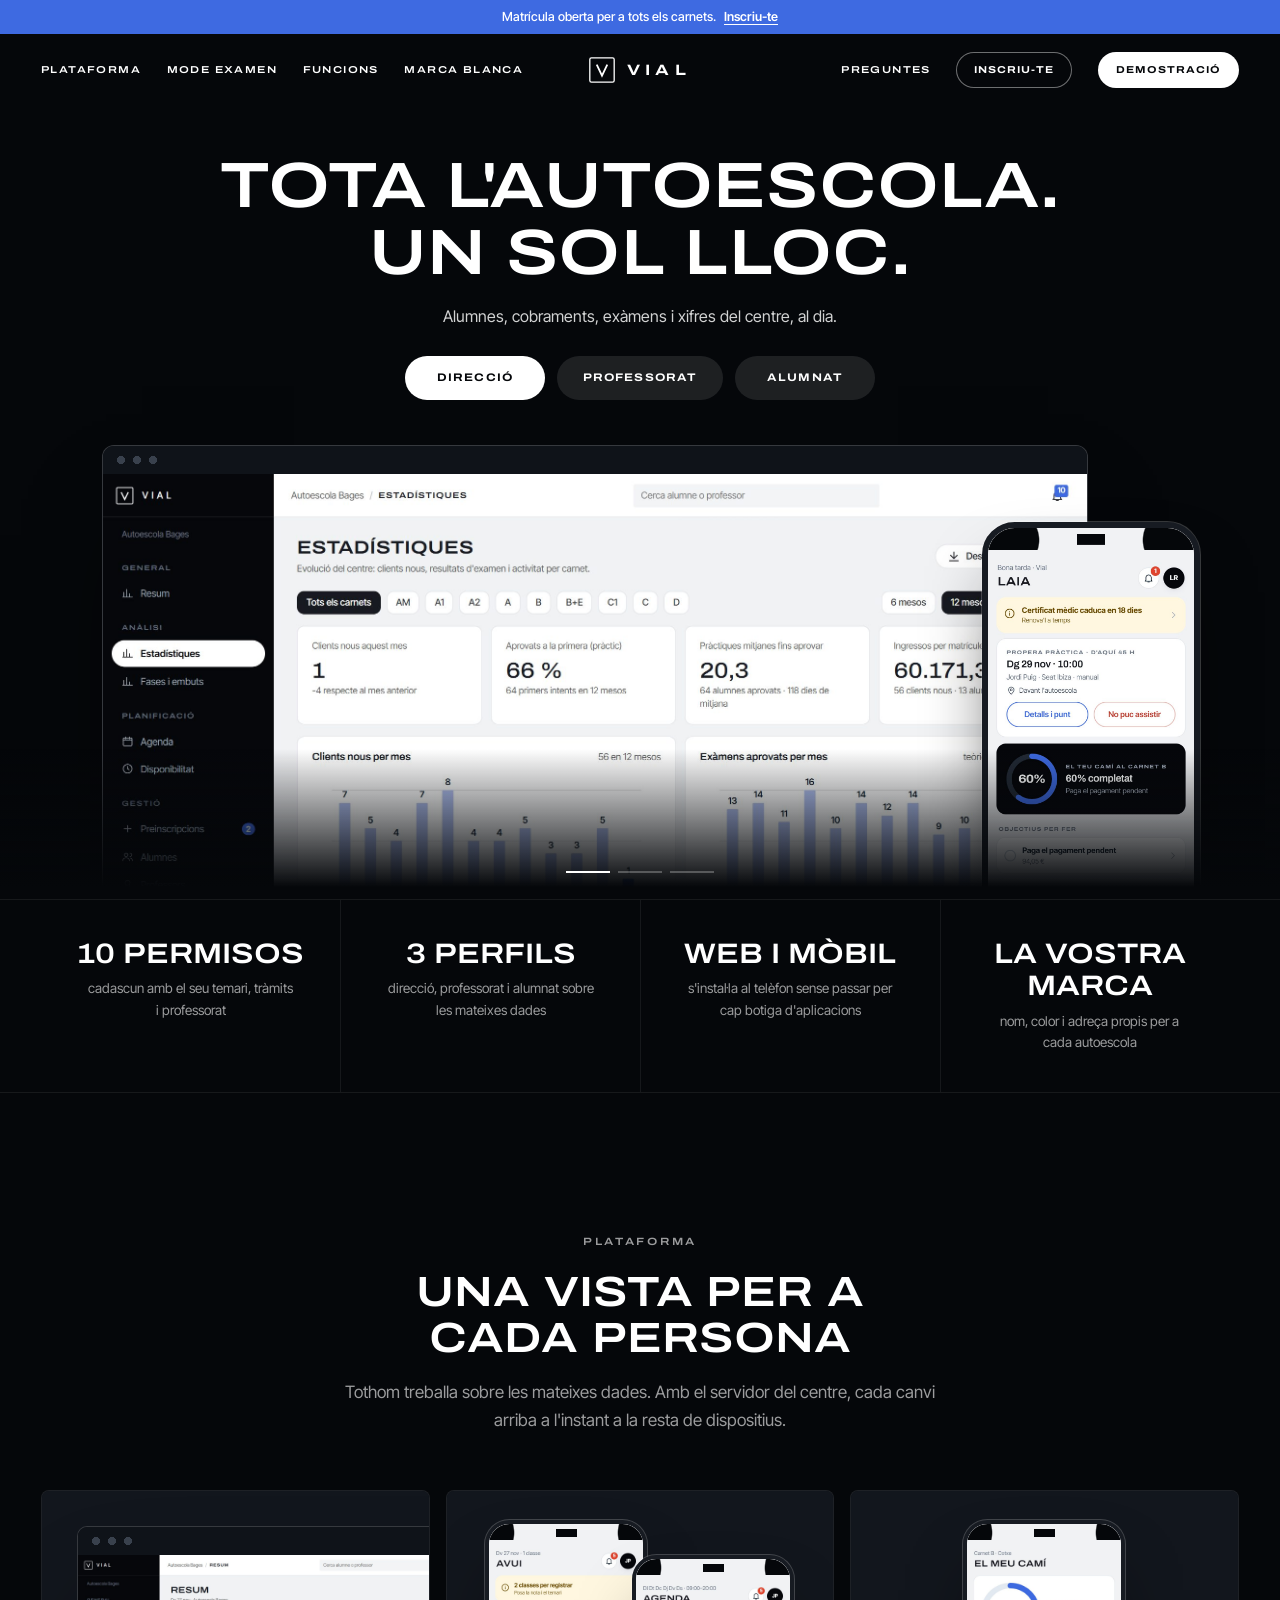
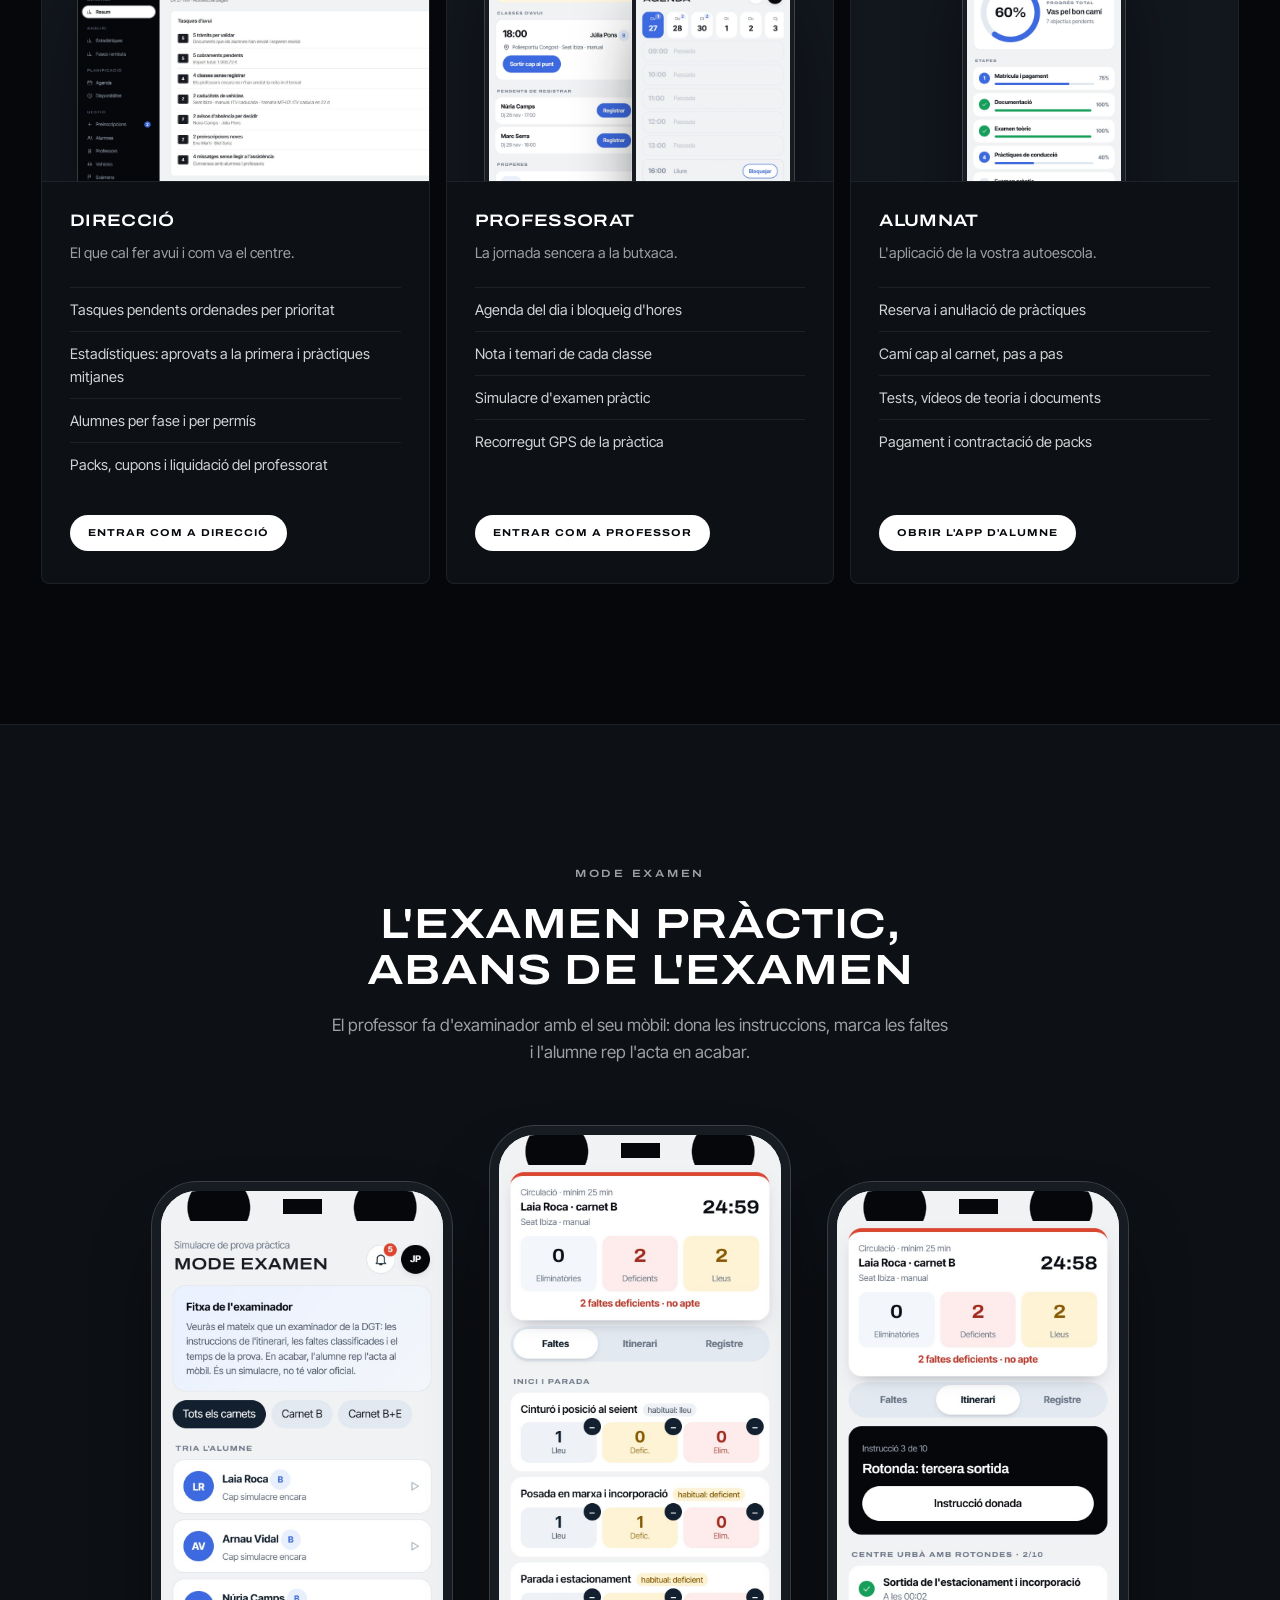
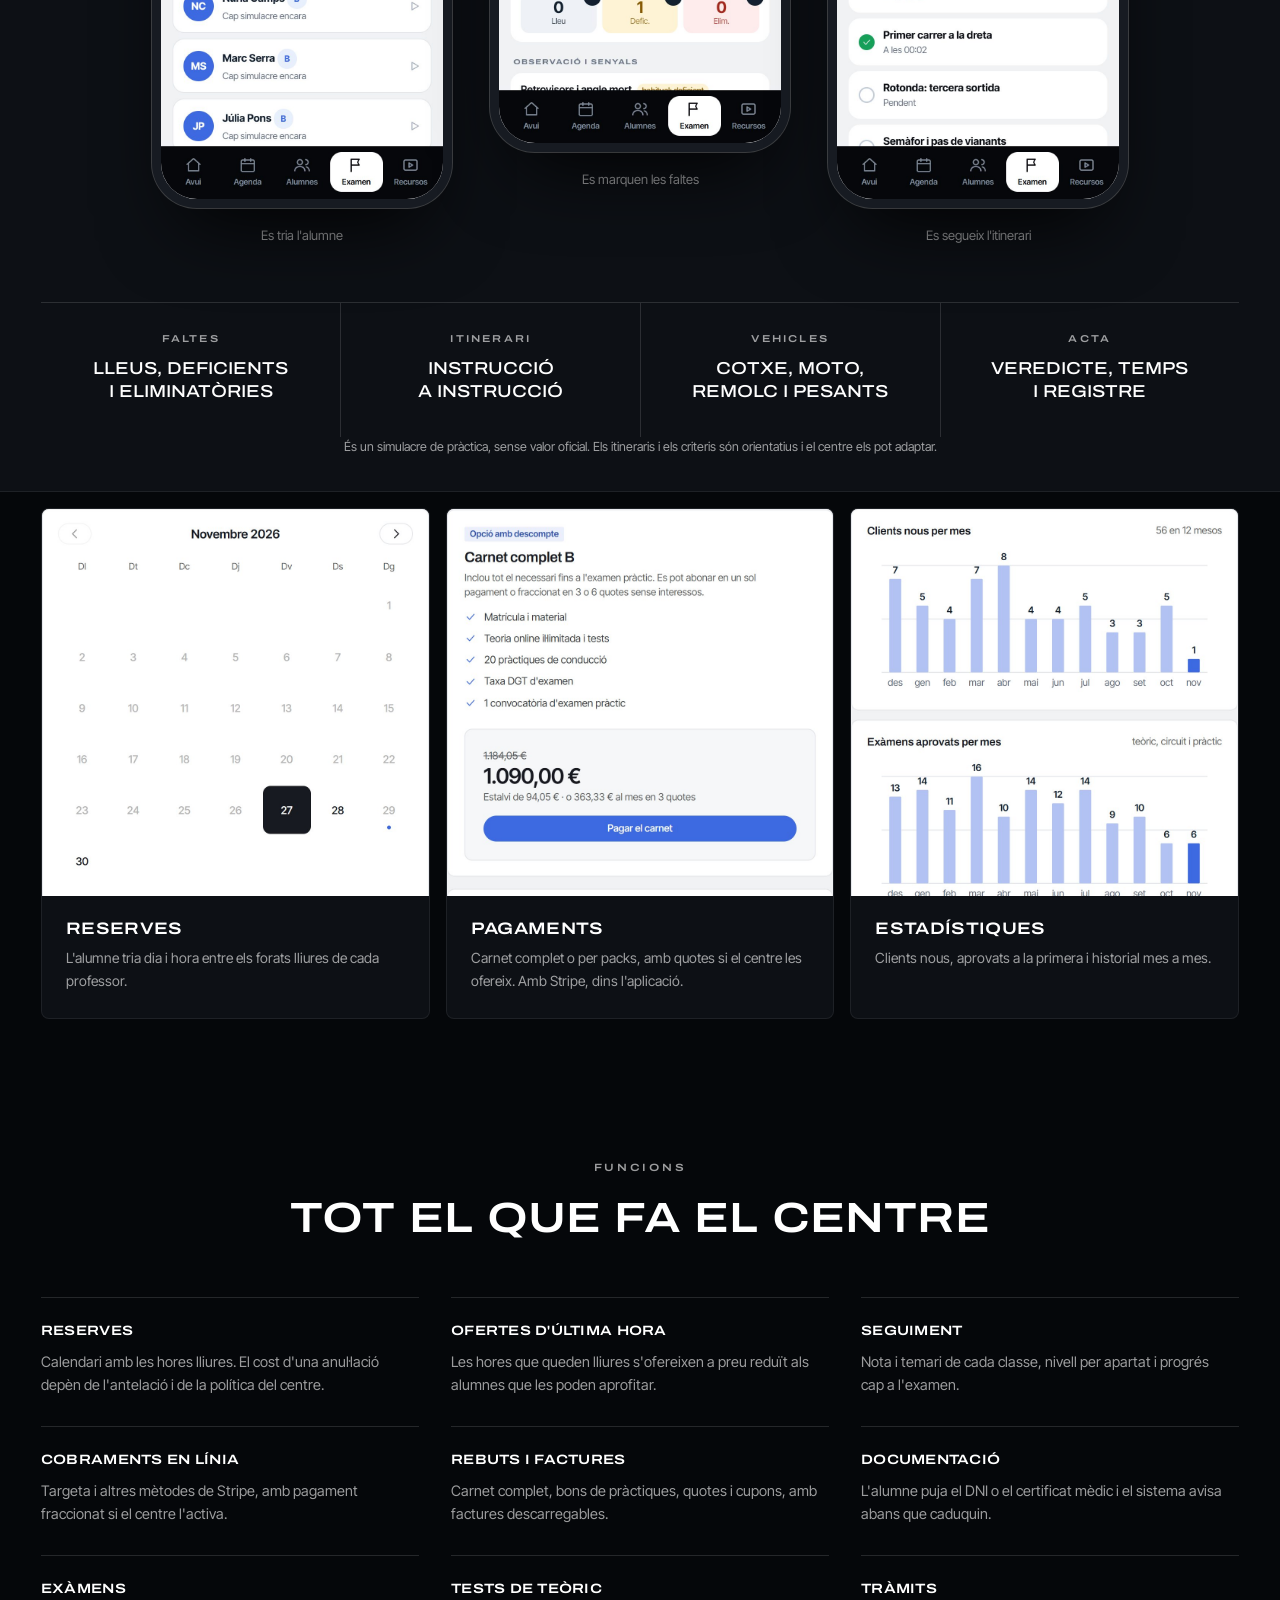
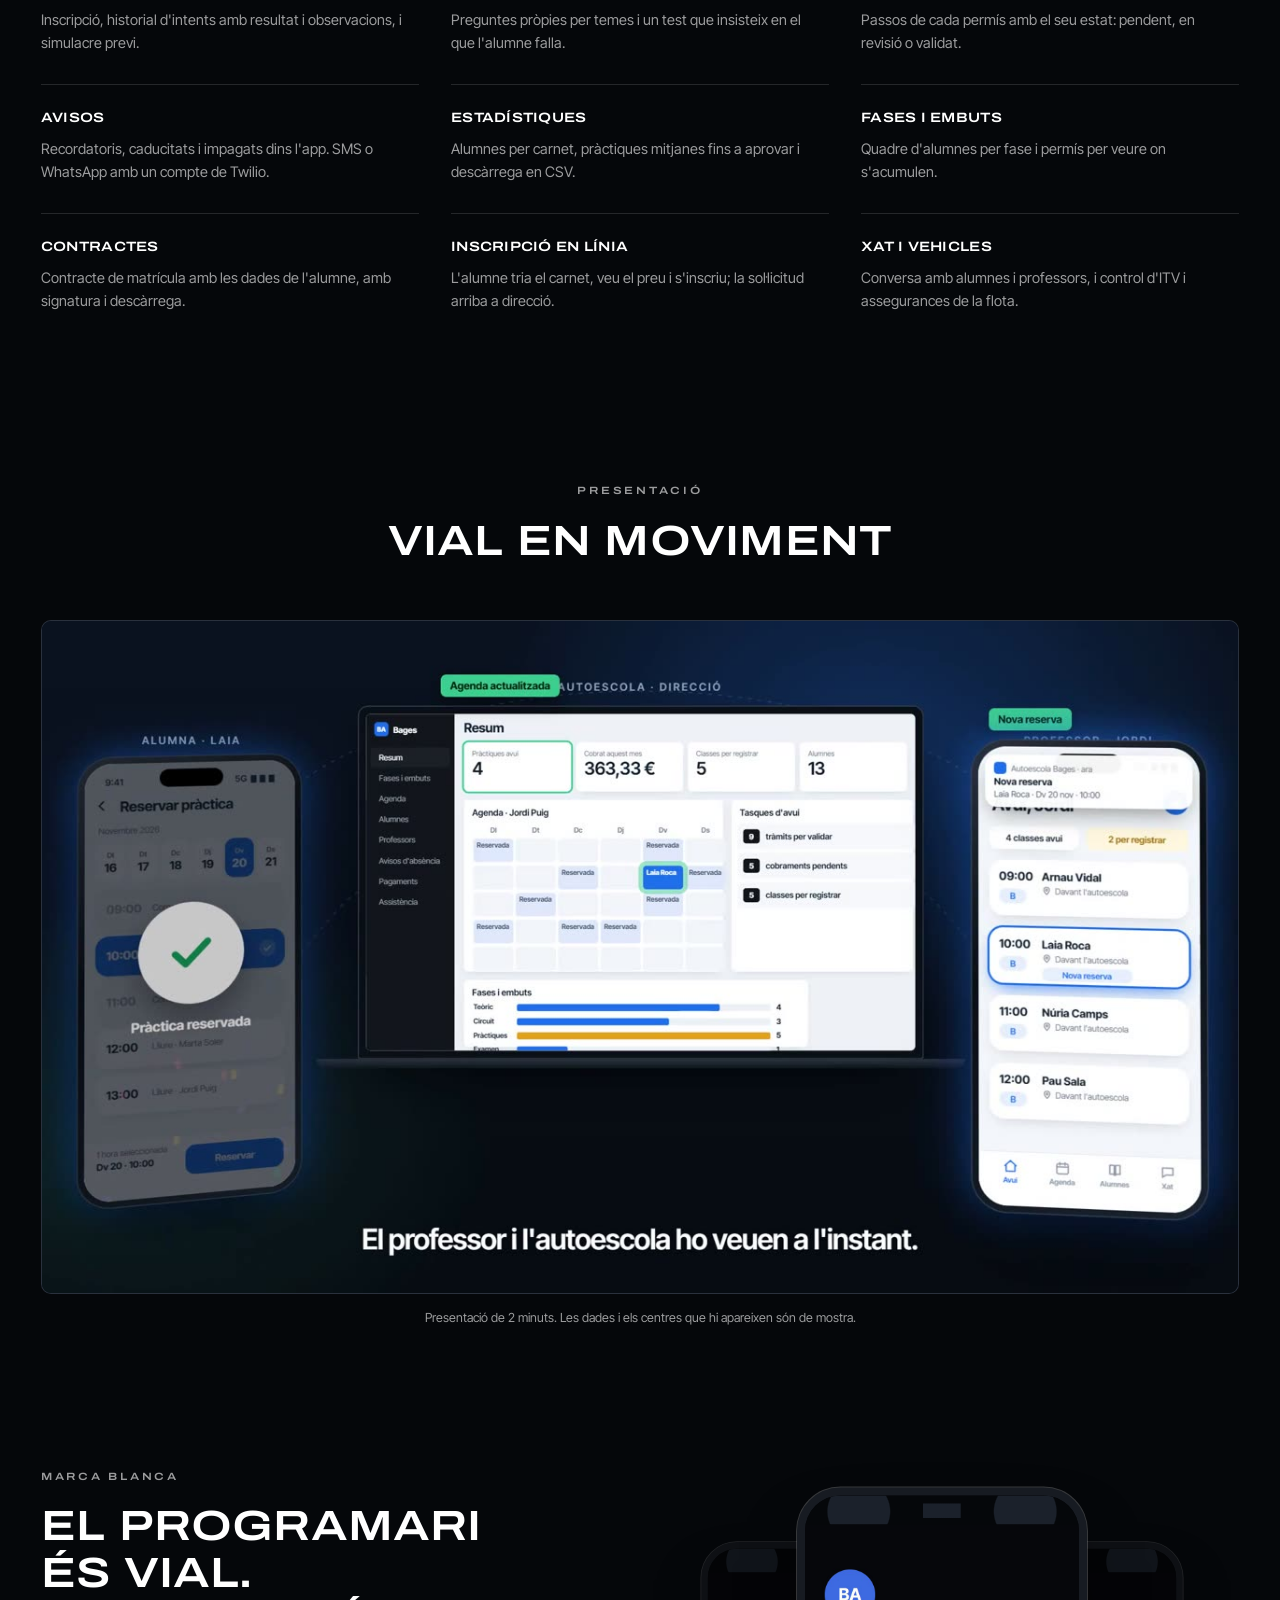
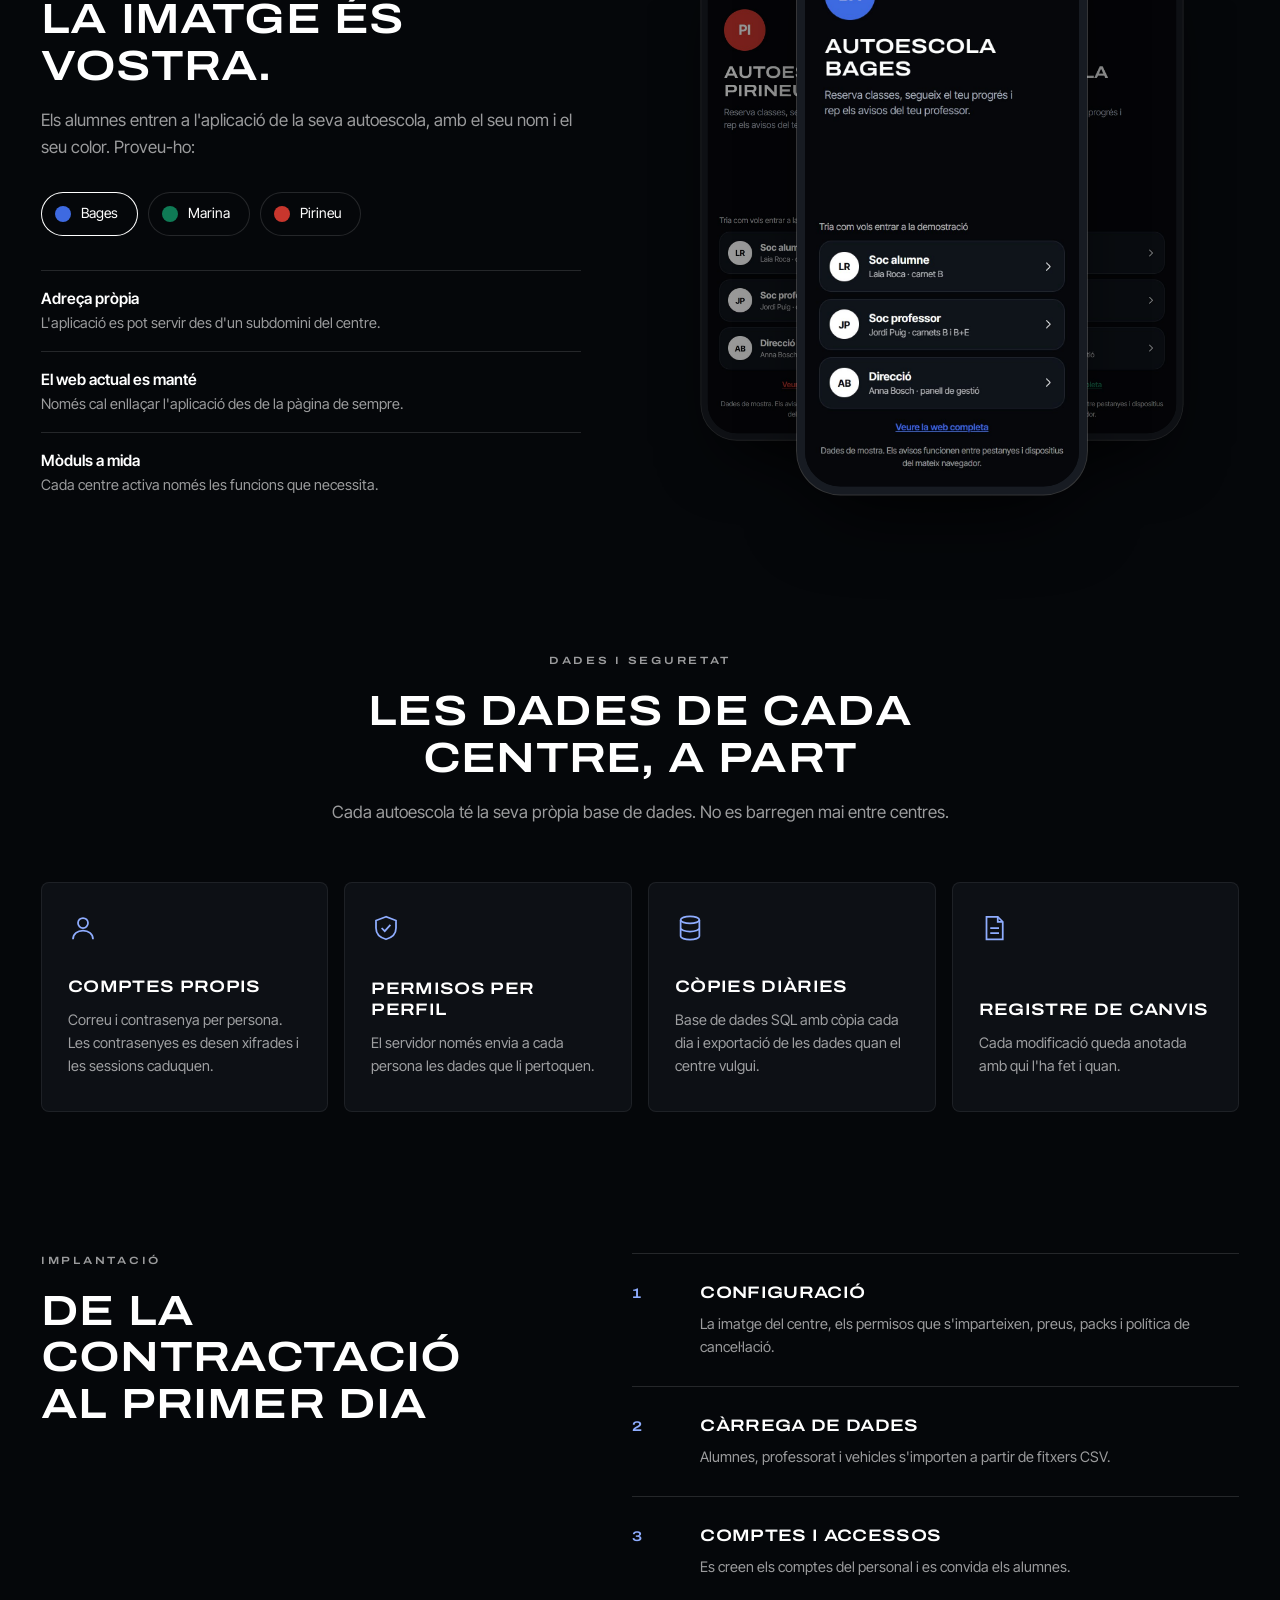
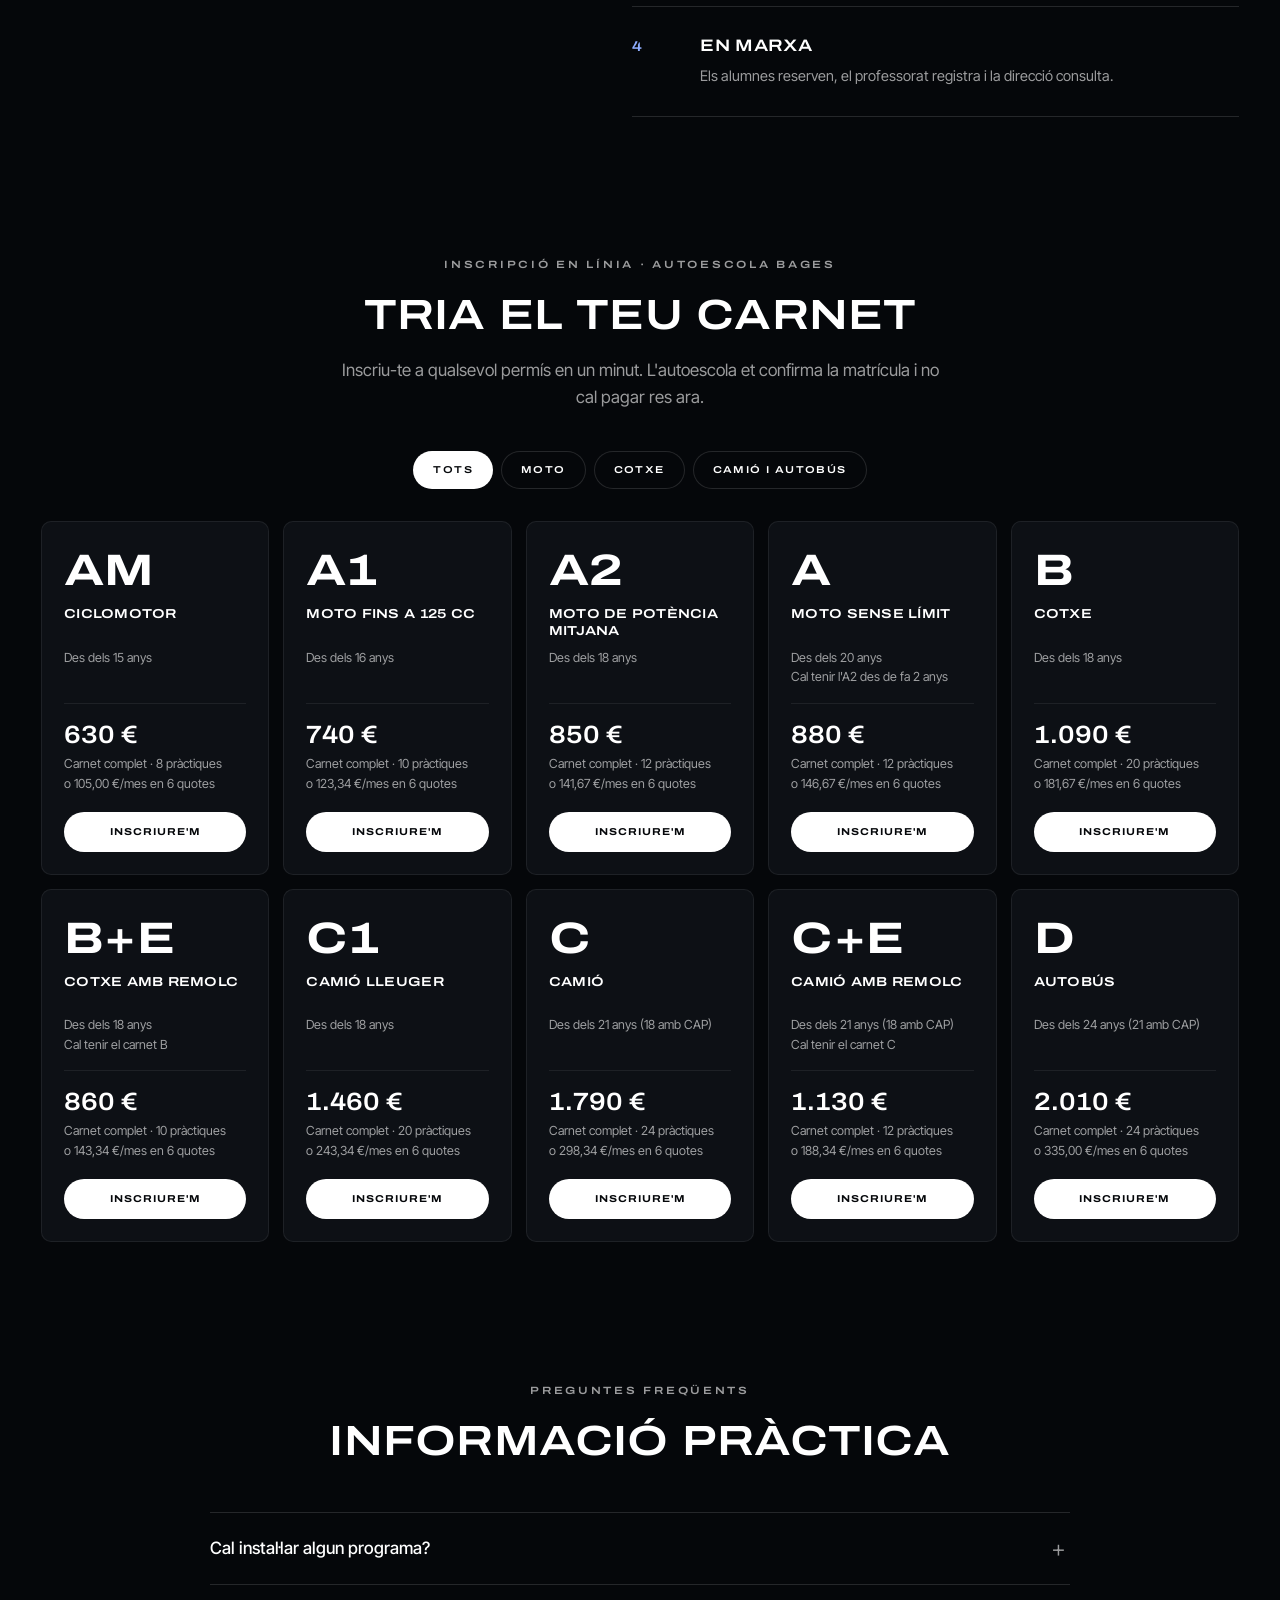
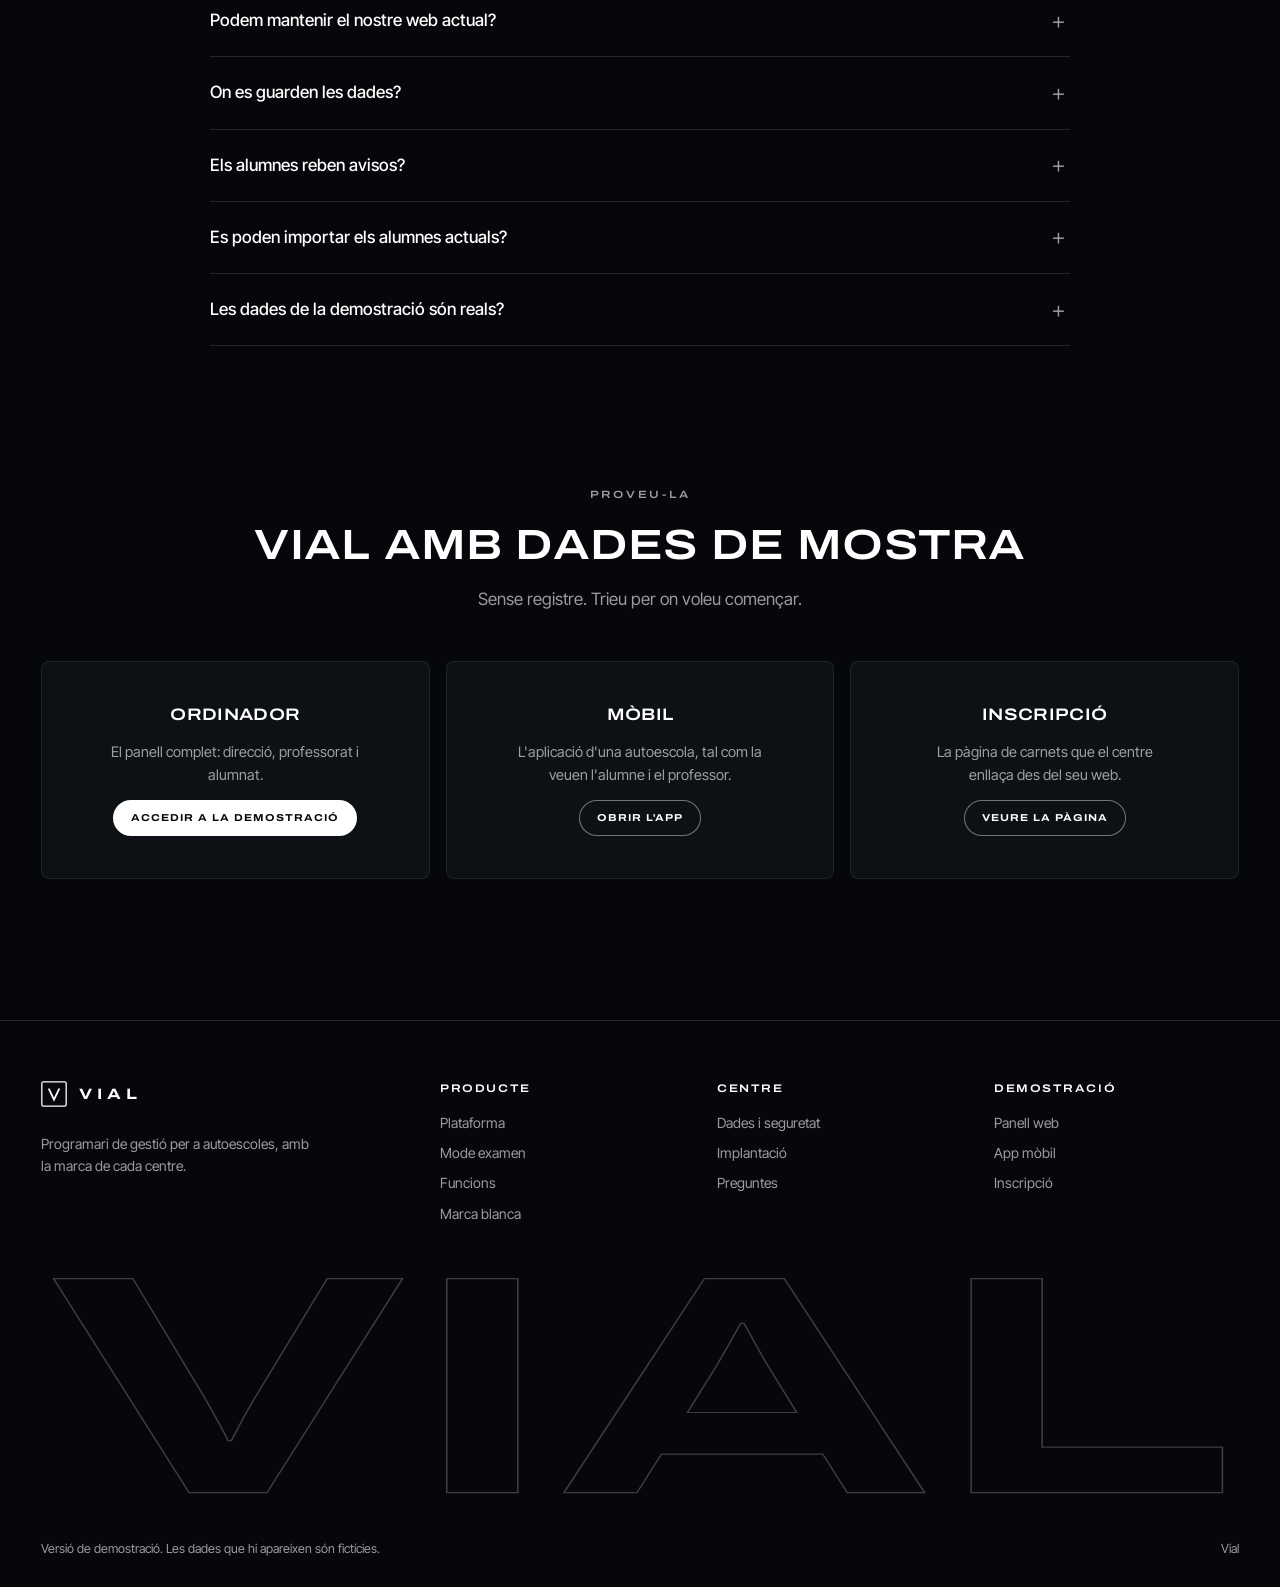
==== commit 2d6906a0: "Animació en prémer els botons i adaptació a mòbil, tauleta, apaïsat i pantalles grans Co-Authored-By" ====
--- a/index.html
+++ b/index.html
@@ -278,6 +278,7 @@
 
 <script src="sync-config.js"></script>
 <script src="matricula.js"></script>
+<script src="press.js"></script>
 <script>
 (function () {
   var $ = function (s) { return document.querySelector(s); }, $$ = function (s) { return [].slice.call(document.querySelectorAll(s)); };
--- a/landing.css
+++ b/landing.css
@@ -59,10 +59,10 @@
 .win img{width:100%;height:auto}
 .phone{container-type:inline-size}
 .phone>div{border:3cqw solid #171b22;border-radius:15cqw;overflow:hidden;background:#f1f2f4;box-shadow:0 0 0 1px rgba(255,255,255,.2),0 40px 80px -30px rgba(0,0,0,.95)}
-.phone>div::before{content:"";display:block;height:10cqw;background:radial-gradient(ellipse 13cqw 3cqw at 50% 55%,#05070a 98%,transparent) #f1f2f4}
+.phone>div::before{content:"";display:block;height:10cqw;background:radial-gradient(circle 2.5cqw at calc(50% - 6.5cqw) 55%,#05070a 96%,transparent),radial-gradient(circle 2.5cqw at calc(50% + 6.5cqw) 55%,#05070a 96%,transparent),linear-gradient(#05070a,#05070a) 50% 56%/13cqw 5cqw no-repeat,#f1f2f4}
 .phone img{width:100%;height:auto}
 .phone--dark>div{background:#05070a}
-.phone--dark>div::before{background:radial-gradient(ellipse 13cqw 3cqw at 50% 55%,#1b212b 98%,transparent) #05070a}
+.phone--dark>div::before{background:radial-gradient(circle 2.5cqw at calc(50% - 6.5cqw) 55%,#1b212b 96%,transparent),radial-gradient(circle 2.5cqw at calc(50% + 6.5cqw) 55%,#1b212b 96%,transparent),linear-gradient(#1b212b,#1b212b) 50% 56%/13cqw 5cqw no-repeat,#05070a}
 
 /* portada */
 .hero{position:relative;height:100svh;min-height:680px;max-height:1100px;display:flex;flex-direction:column;overflow:hidden;border-bottom:1px solid var(--line-s)}
@@ -341,3 +341,55 @@
   .mat-card .pill{padding:0 8px;letter-spacing:.06em}
   .two{grid-template-columns:1fr;gap:0}
 }
+
+/* ---------- mides petites, apaïsat i pantalles grans ---------- */
+button,summary,a{-webkit-tap-highlight-color:transparent;touch-action:manipulation}
+.facts div,.specs div,.help article,.cards>*,.tiles>*,.funcs>*{min-width:0}
+@media(pointer:coarse){
+  .foot li a{display:inline-block;padding:6px 0}
+  .topbar a{padding:8px 0}
+}
+@media(max-width:620px){.hero h1{font-size:clamp(18px,6.3vw,34px)}}
+@media(max-width:400px){
+  .nav{padding-inline:14px}
+  .brand{gap:8px;letter-spacing:.26em}
+  h2{font-size:clamp(21px,6.6vw,26px)}
+  .facts{grid-template-columns:minmax(0,1fr) minmax(0,1fr);padding-inline:10px}
+  .facts div{padding:26px 8px}
+  .facts dt{font-size:clamp(14px,4.6vw,19px)}
+  .specs{grid-template-columns:minmax(0,1fr) minmax(0,1fr)}
+  .specs div{padding-inline:8px}
+  .specs dd{font-size:13px}
+  .help{grid-template-columns:minmax(0,1fr)}
+  .help article{padding:32px 18px}
+  .help .pill{white-space:normal;height:auto;min-height:40px;padding:10px 16px;text-align:center}
+  .drawer a:not(.pill){font-size:18px}
+}
+@media(min-width:600px) and (max-height:540px){
+  .hero{height:auto;min-height:540px}
+  .hero__text{padding-top:104px}
+  .hero h1{font-size:clamp(26px,4vw,38px)}
+  .hero__sub{margin:10px auto 14px}
+  .hero__stage{margin-top:22px;min-height:260px}
+  .drawer{padding-top:84px;display:grid;grid-template-columns:1fr 1fr;column-gap:28px;align-content:start}
+  .drawer[hidden]{display:none}
+  .drawer a:not(.pill){font-size:15px;padding:11px 0}
+  .drawer .pill{grid-column:1/-1;margin-top:18px;min-height:46px}
+  .mat-dlg{width:100vw;height:100vh;height:100dvh;max-height:100dvh;border:0;border-radius:0}
+  .mat-body{display:block;overflow:auto}
+  .mat-side{border-right:0;border-bottom:1px solid var(--line-s);padding:16px 24px;overflow:visible}
+  .mat-side .mat-code{font-size:34px}
+  .mat-total{font-size:22px;margin-top:10px}
+  .mat-side ul{display:none}
+  .mat-side .mat-req{margin-top:8px}
+  .mat-main{overflow:visible;padding:18px 24px 32px}
+}
+@media(min-width:2200px) and (min-height:1100px){
+  html{scroll-padding-top:110px}
+  .topbar,.nav{zoom:1.3}
+  main>:not(.hero):not(dialog),.foot,.enr,.topnav,.end{zoom:1.3}
+  .hero{max-height:1500px}
+  .hero__text{zoom:1.35;padding-top:150px}
+  .scene{width:min(1640px,calc(100% - 2 * var(--pad)))}
+  .mat-dlg{zoom:1.25;max-height:calc((100vh - 40px) / 1.25)}
+}
